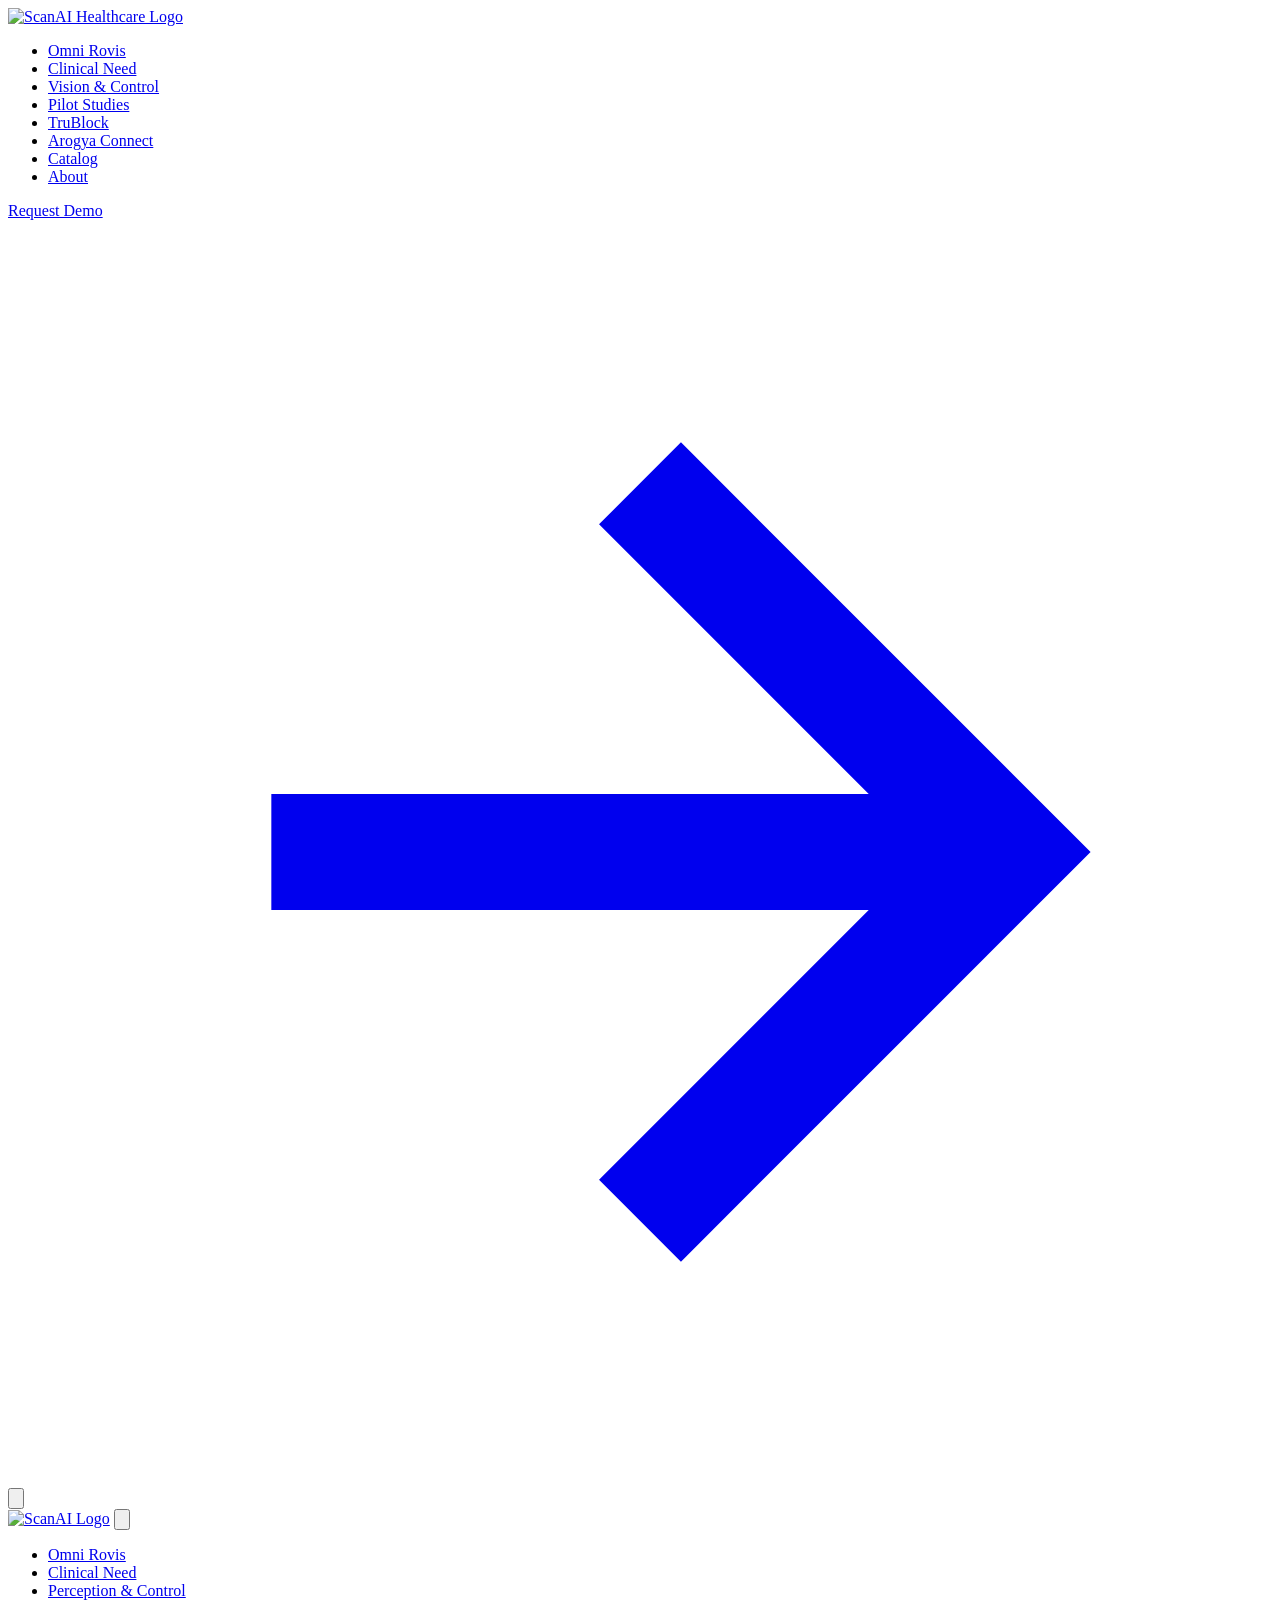
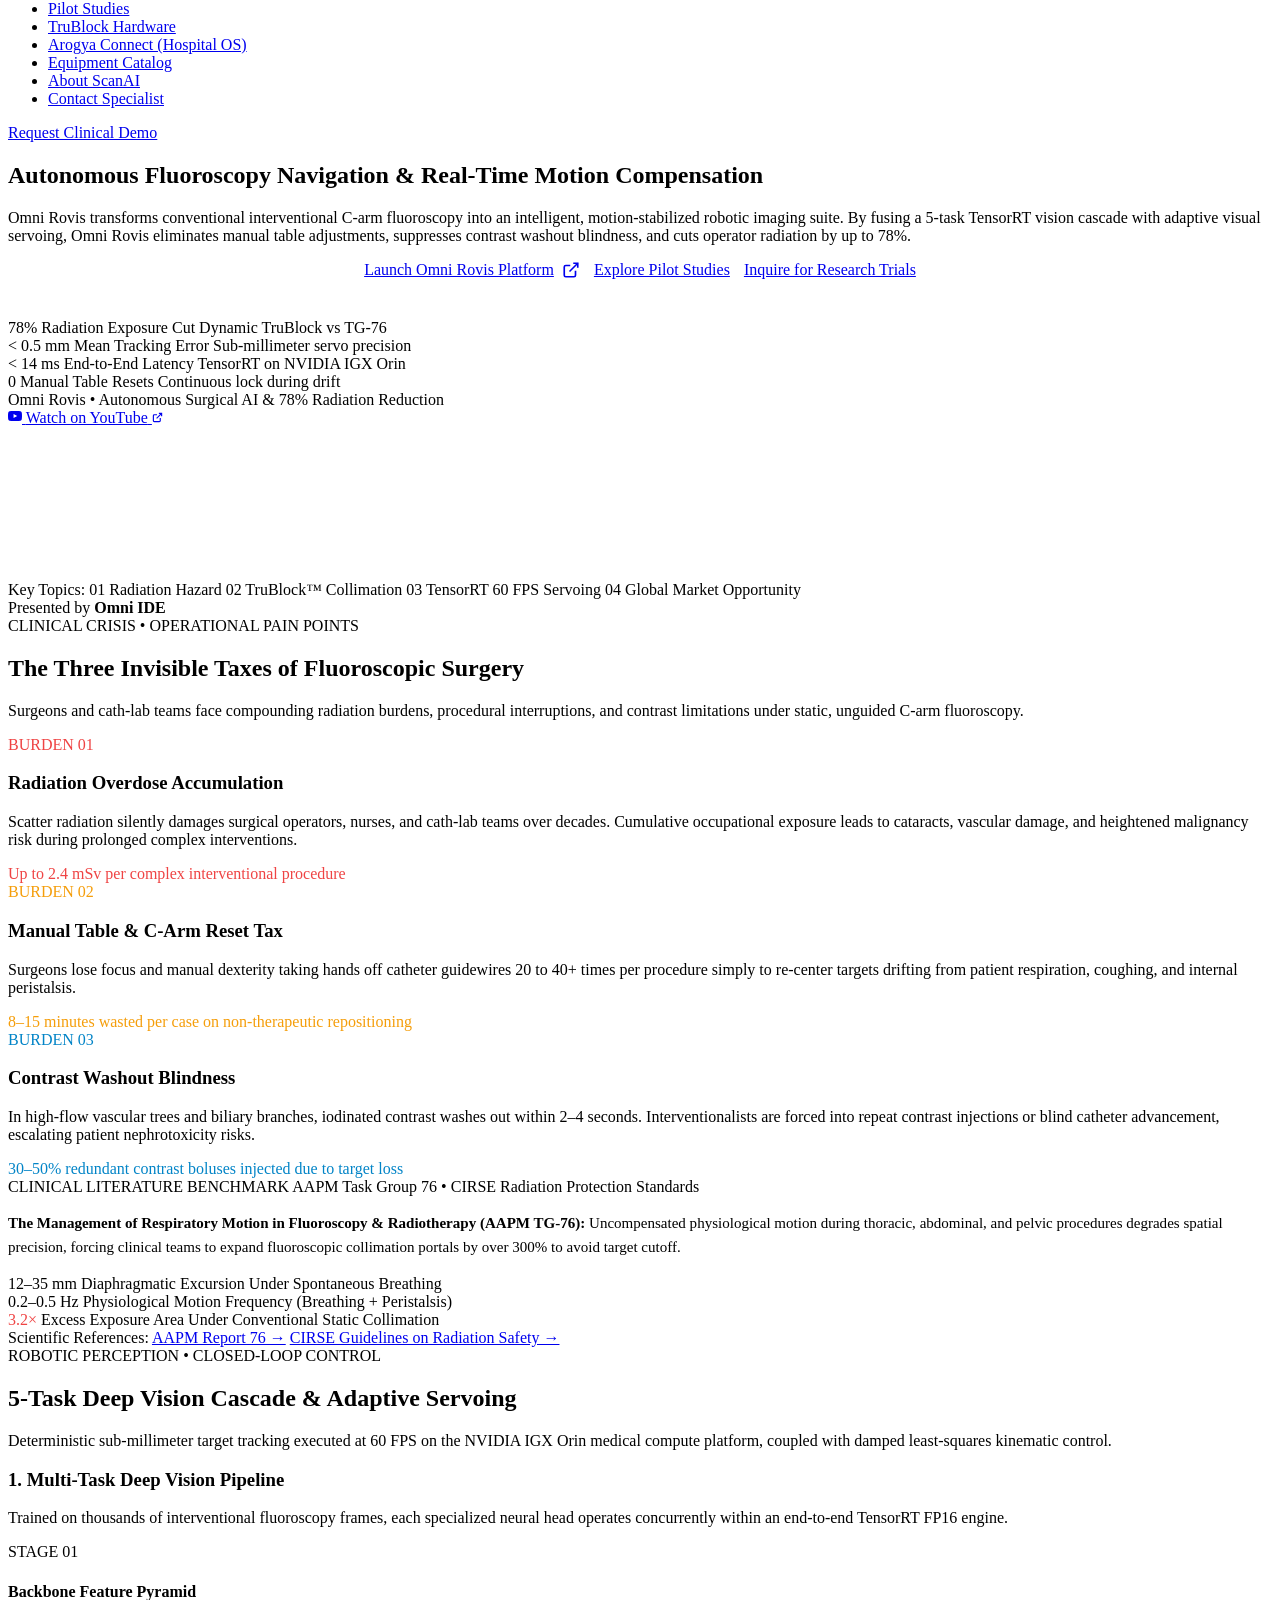
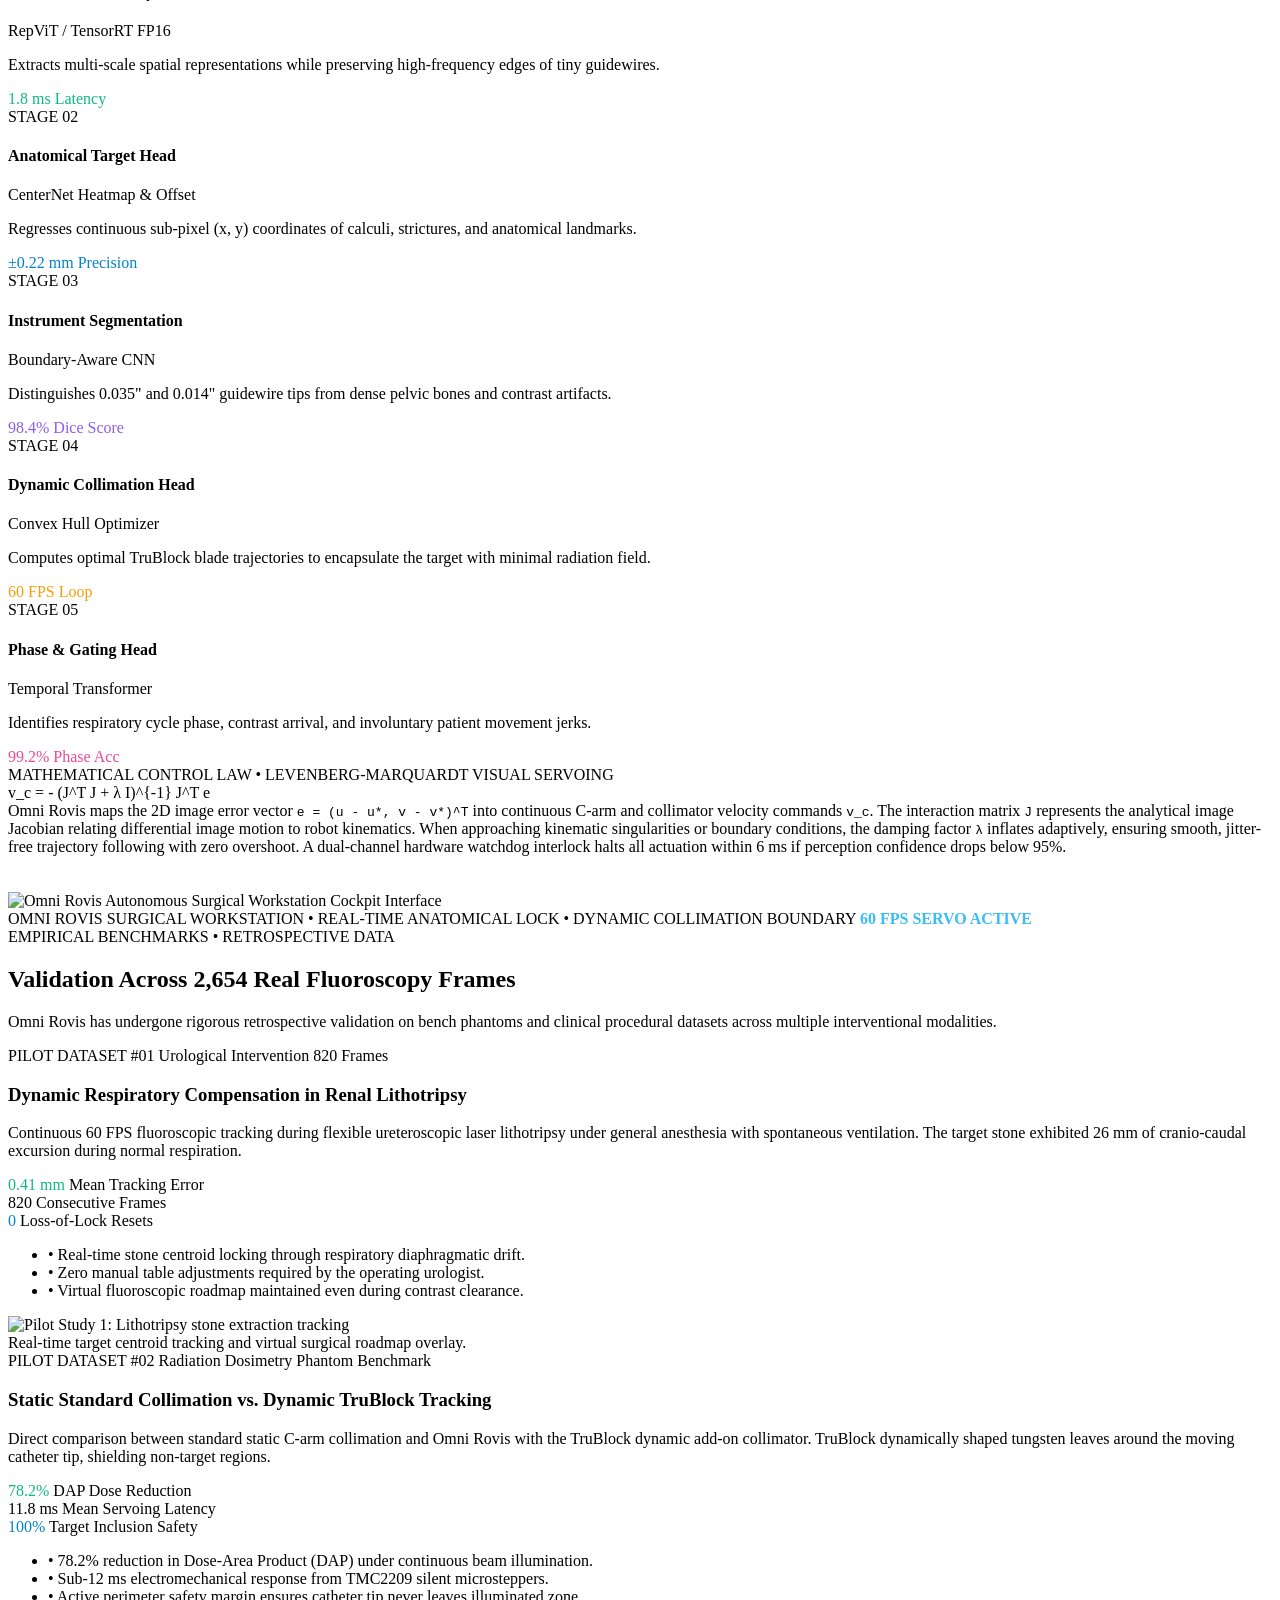
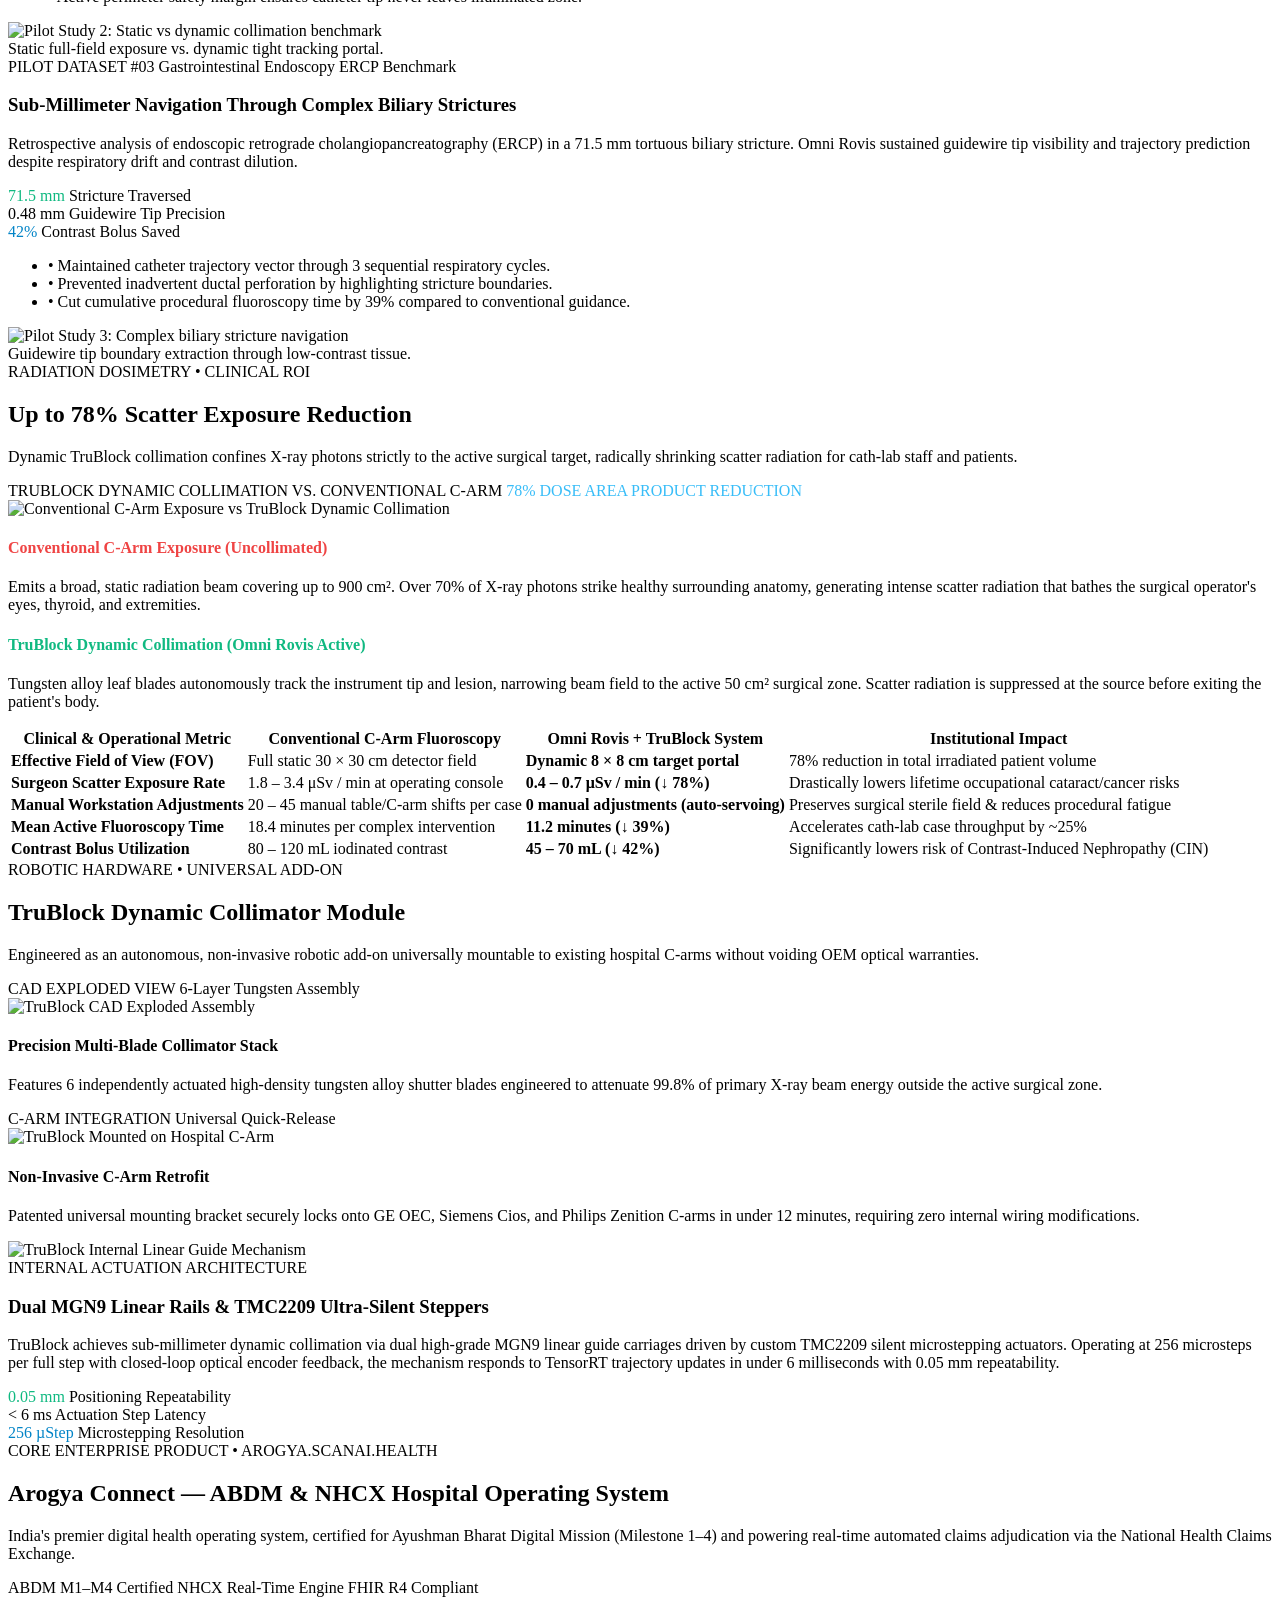
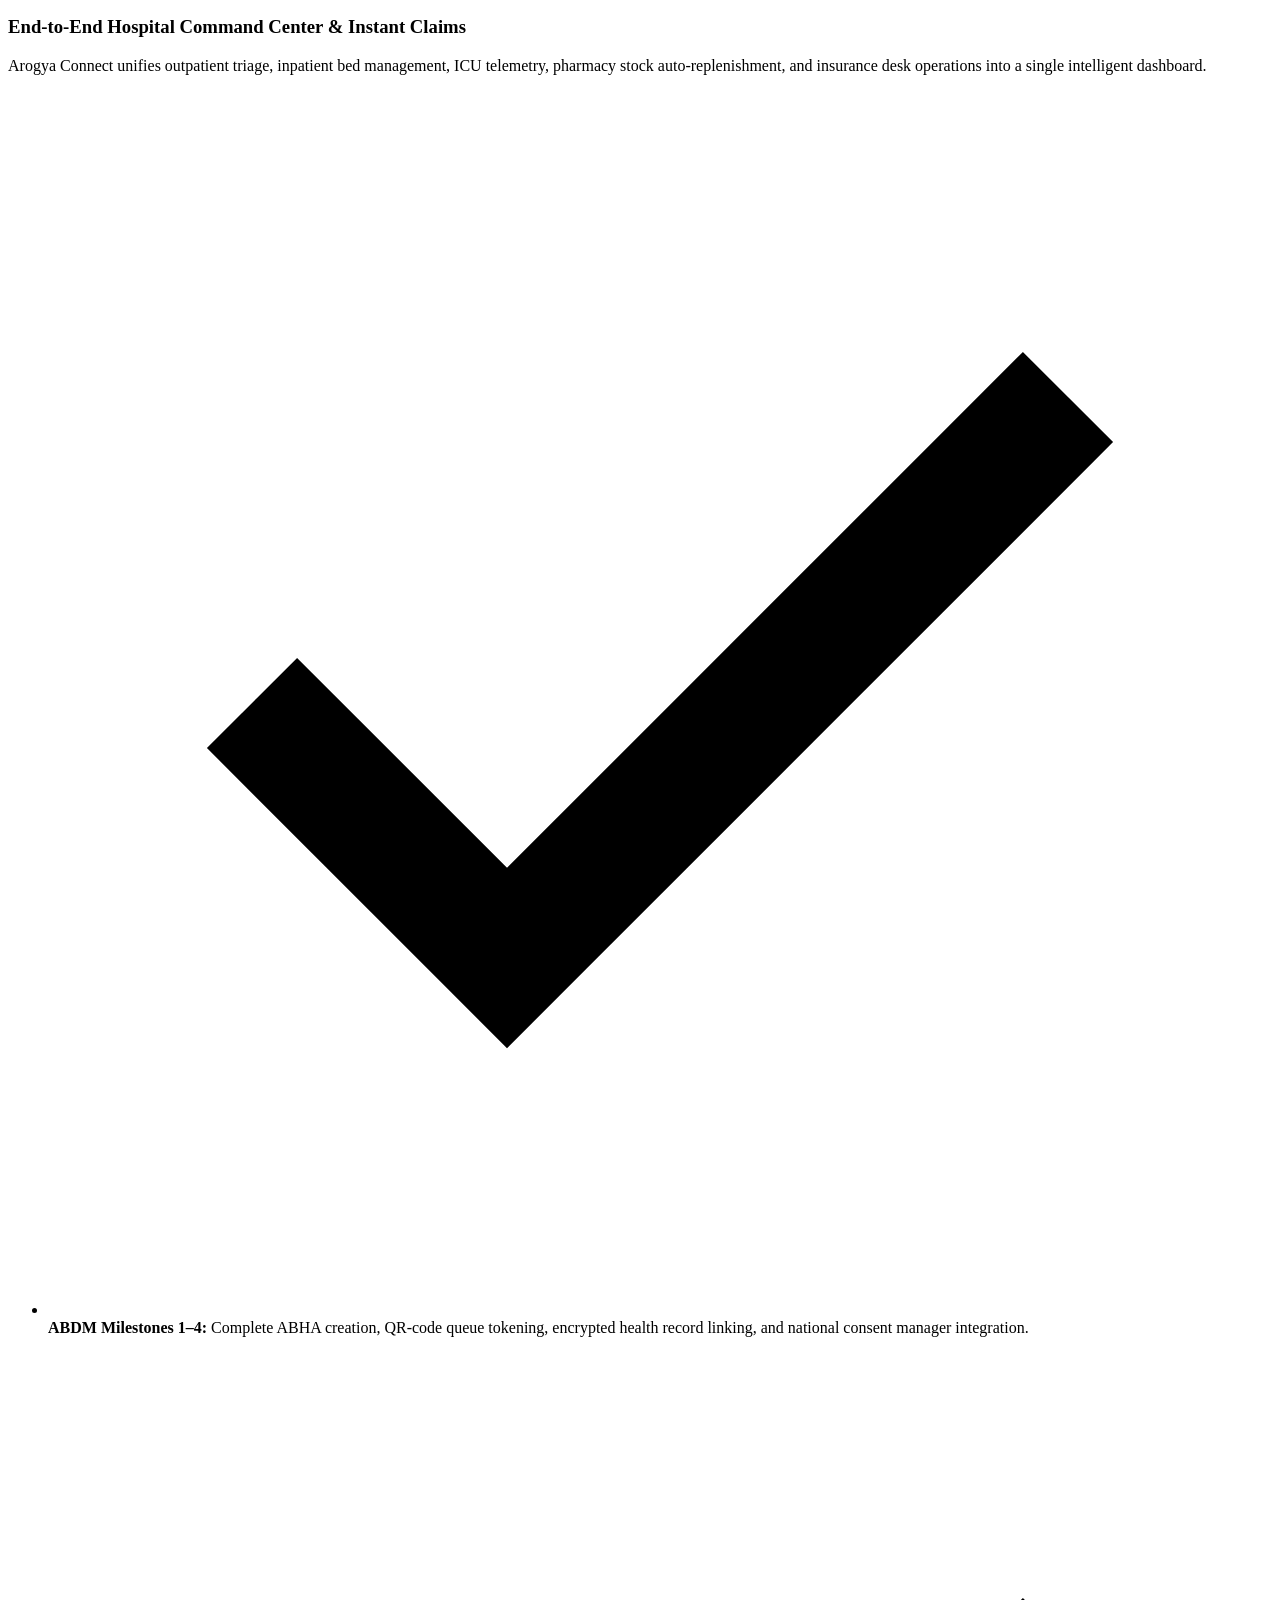
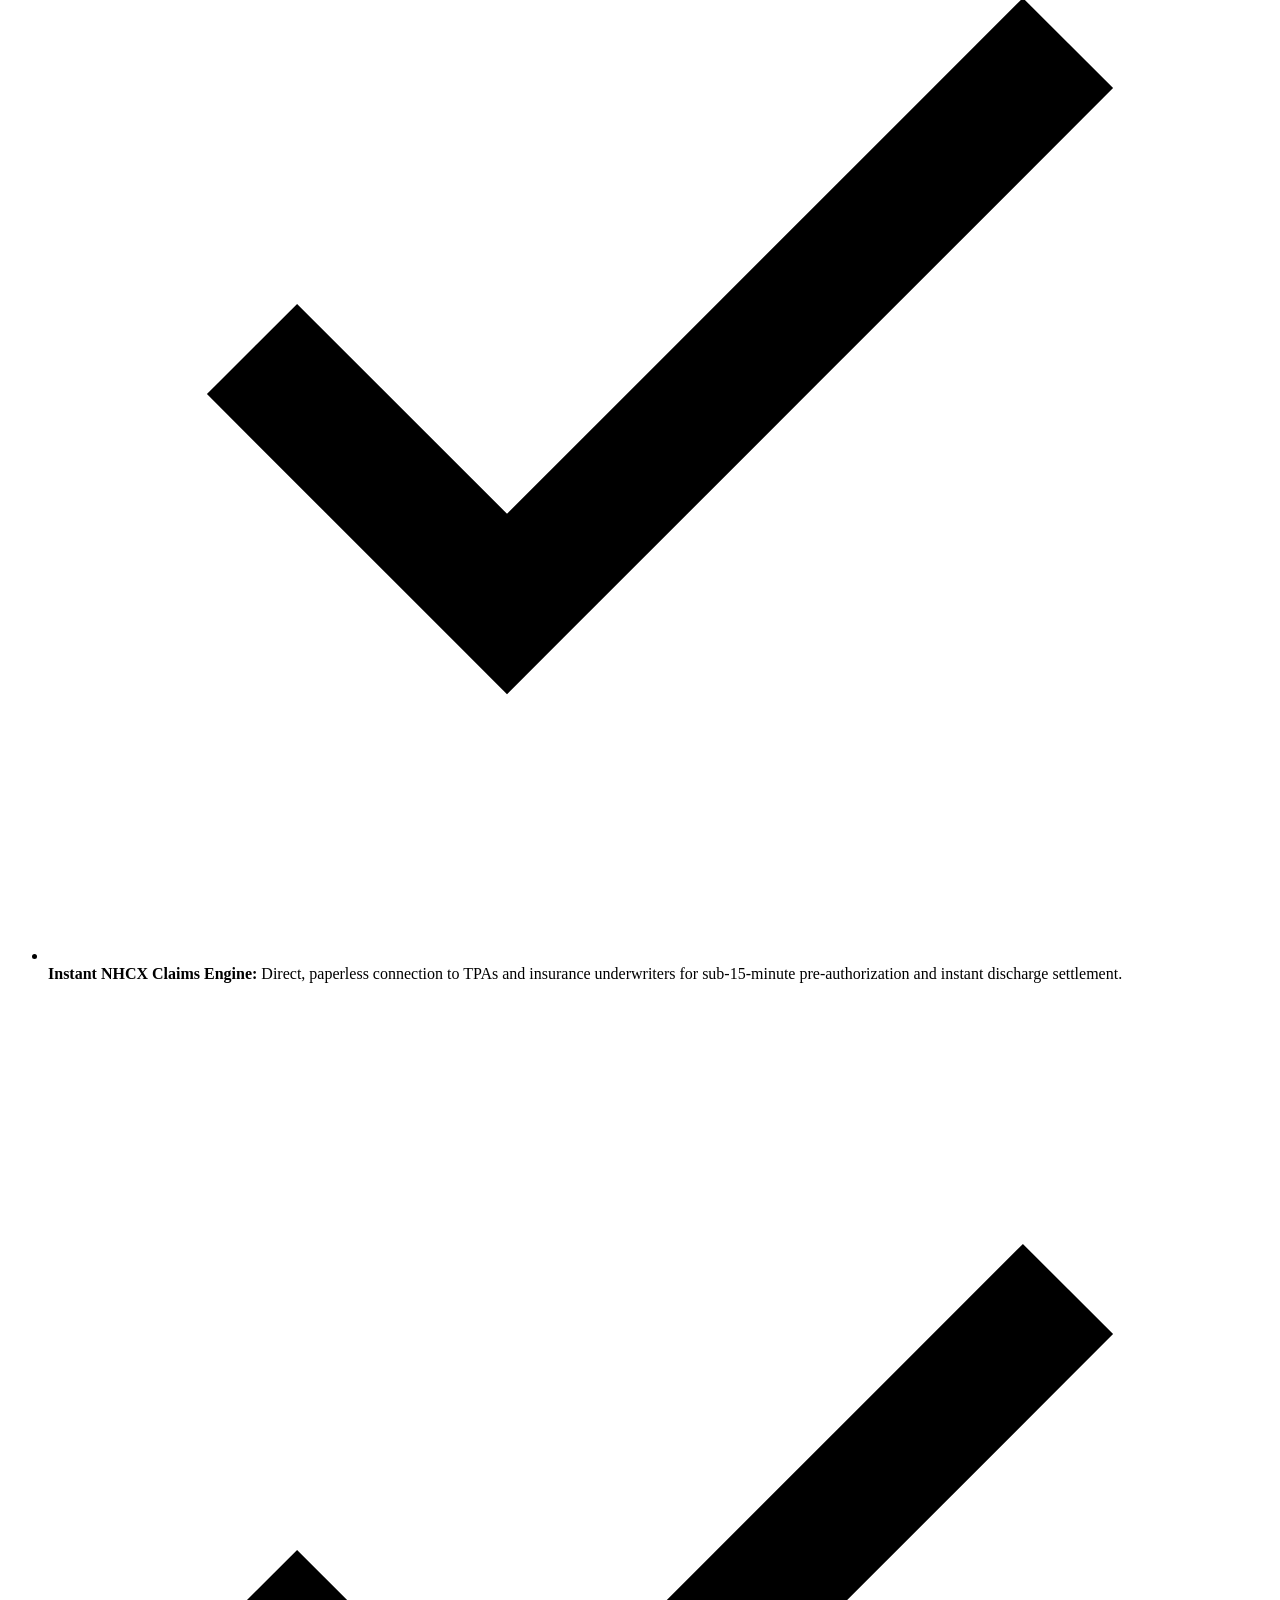
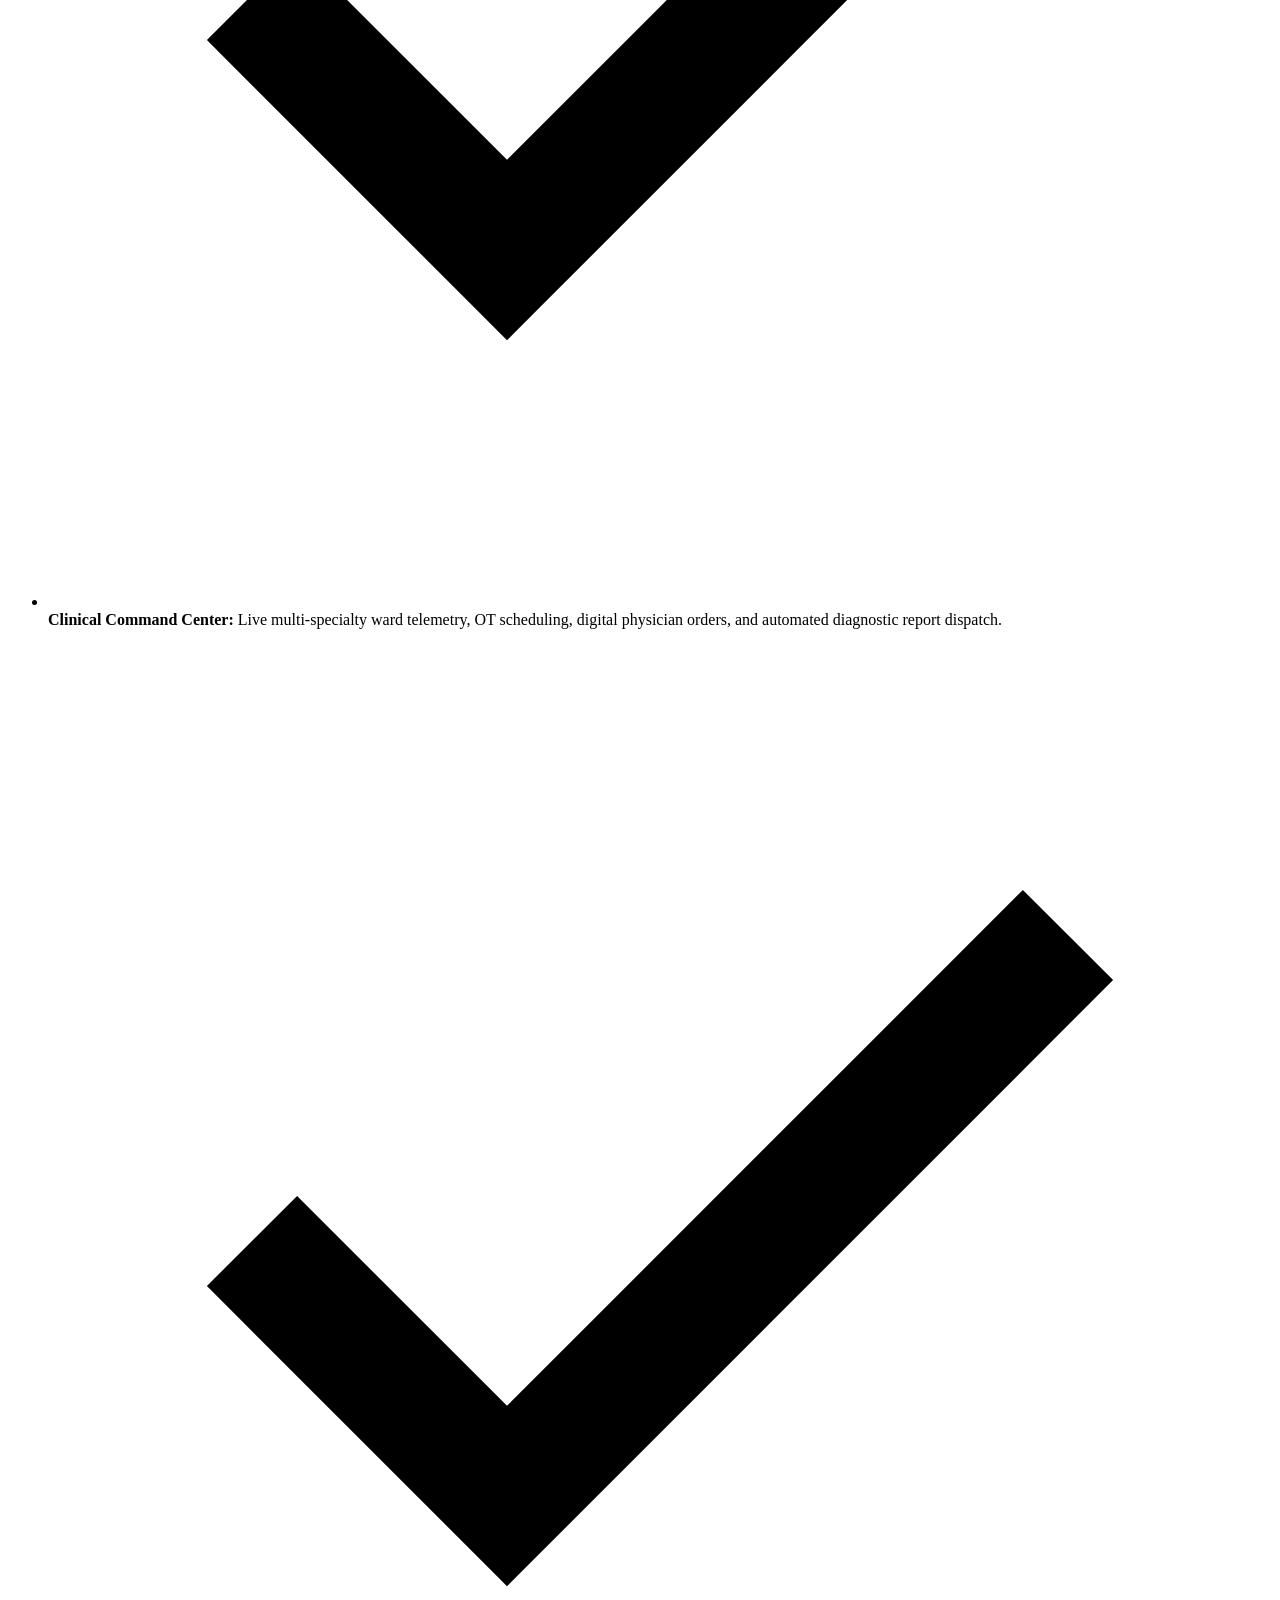
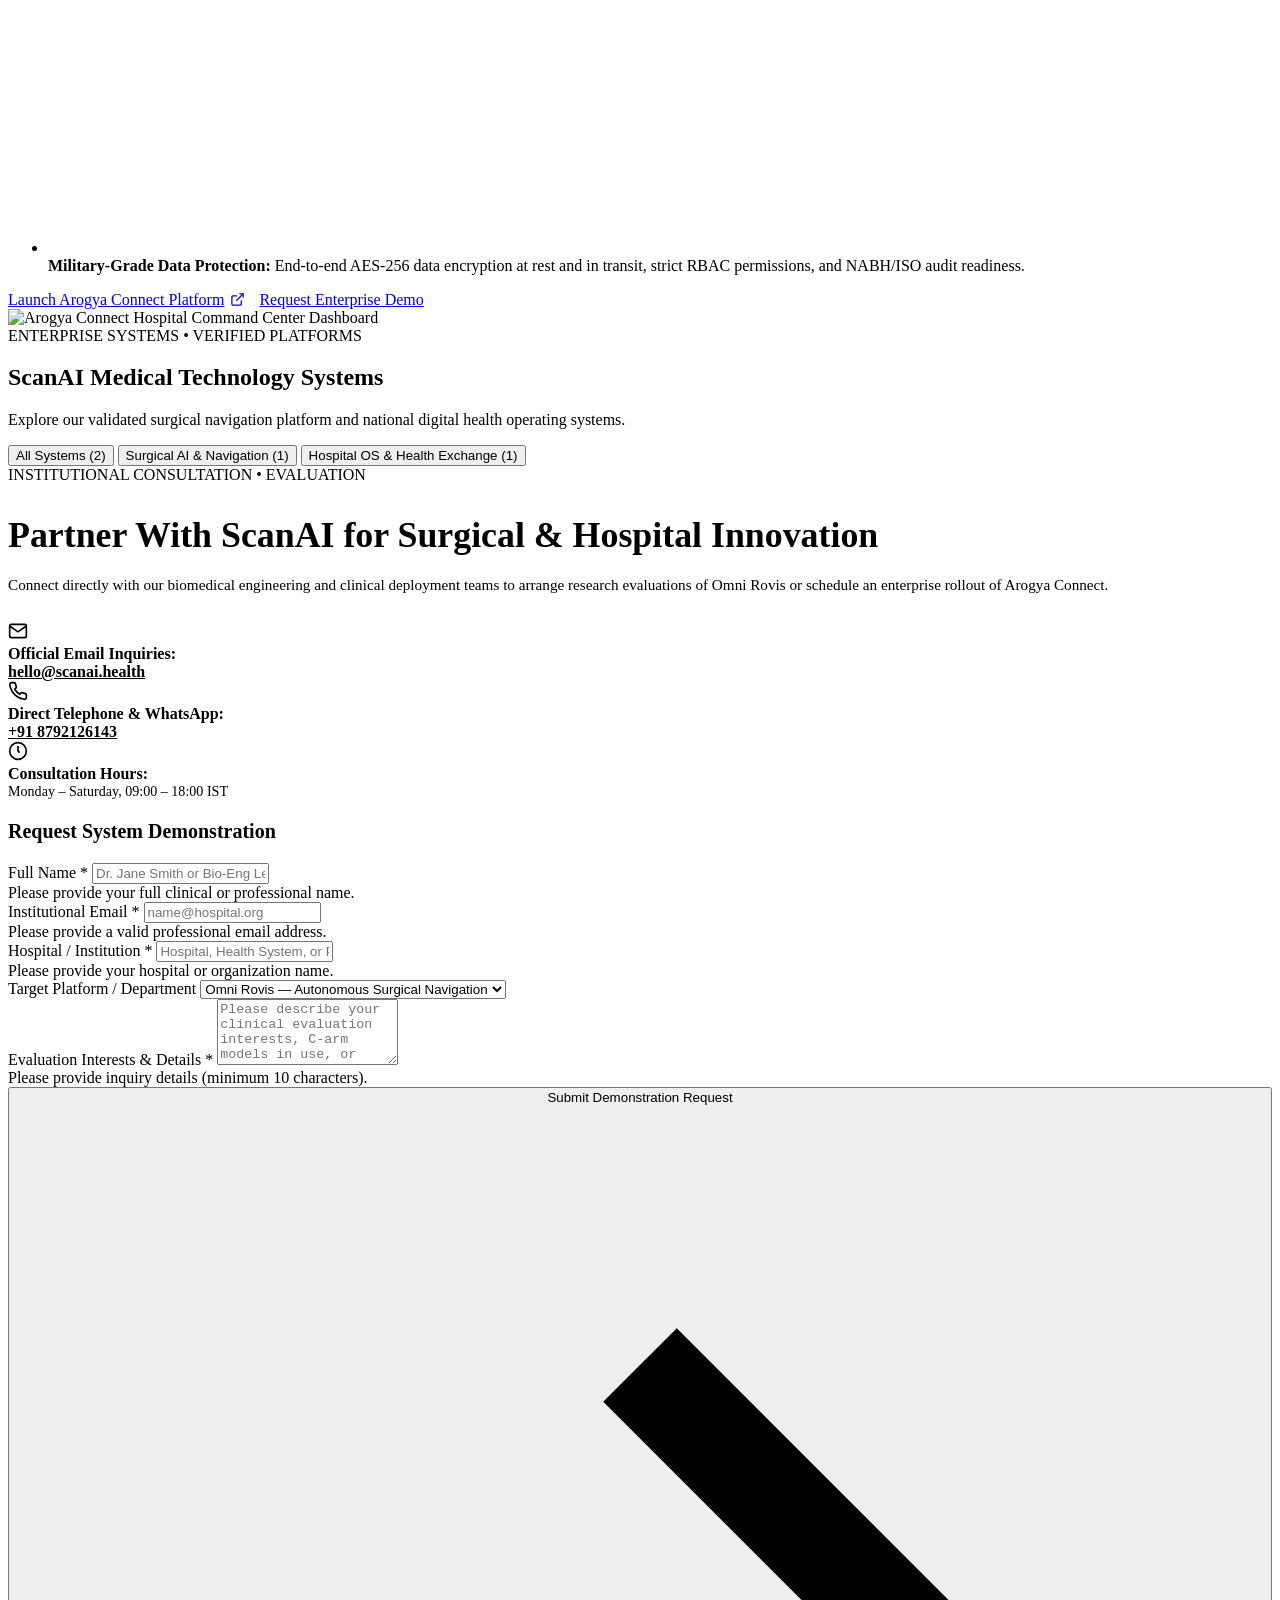
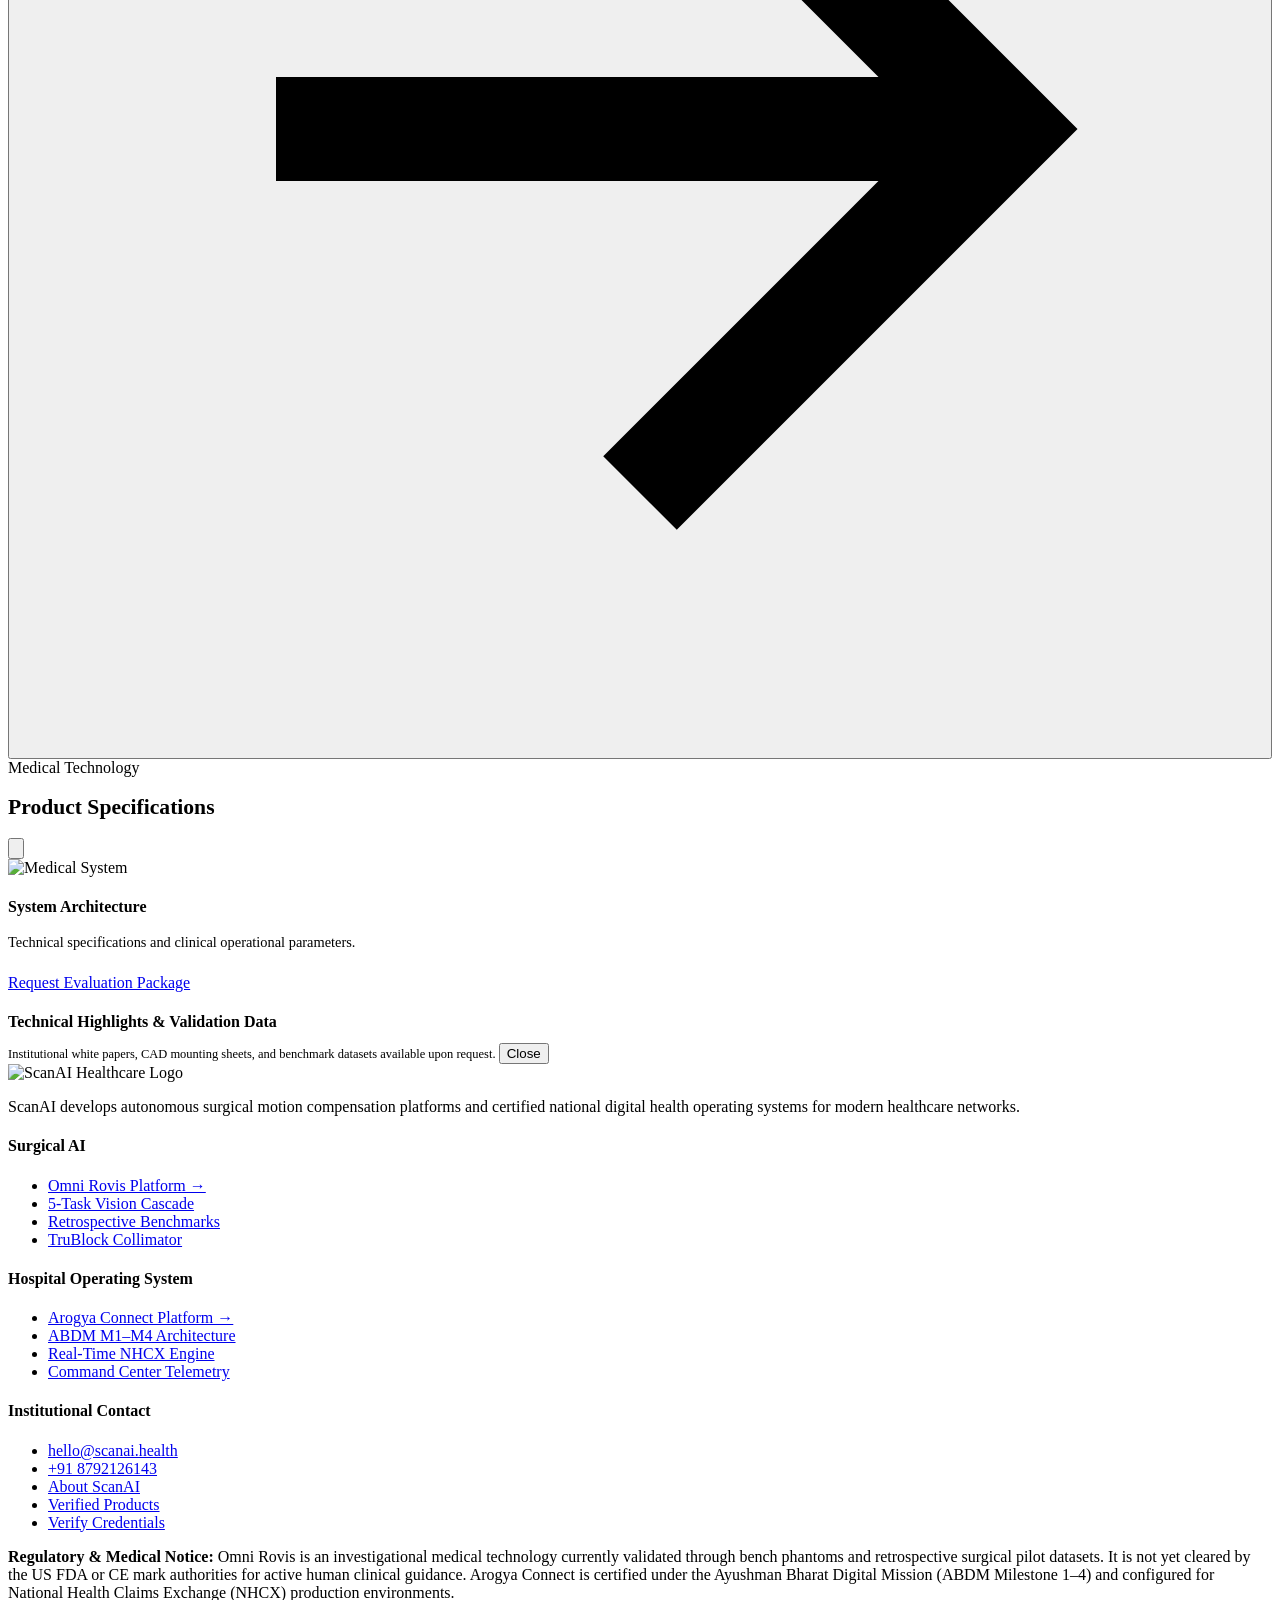
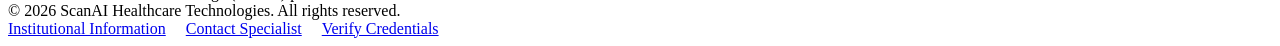
==== index.html @ a749148e "feat: add credential verification portal and verified intern record for Priya KM" ====
<!DOCTYPE html>
<html lang="en">
<head>
  <meta charset="UTF-8" />
  <meta name="viewport" content="width=device-width, initial-scale=1.0" />
  <title>ScanAI — Autonomous Surgical Navigation & National Hospital OS</title>
  <meta name="description" content="ScanAI pioneers Omni Rovis (autonomous fluoroscopy motion compensation & AI surgical navigation) and Arogya Connect (ABDM M1-M4 certified hospital operating system and NHCX claims engine)." />
  
  <!-- OpenGraph / Social Meta Tags -->
  <meta property="og:title" content="ScanAI — Omni Rovis Surgical AI & Arogya Connect Hospital OS" />
  <meta property="og:description" content="Autonomous surgical navigation platform reducing fluoroscopic radiation up to 78%, paired with India's premier ABDM & NHCX hospital operating system." />
  <meta property="og:image" content="./assets/omni_rovis_cockpit.png" />
  <meta property="og:type" content="website" />

  <meta http-equiv="Cache-Control" content="no-cache, no-store, must-revalidate" />
  <meta http-equiv="Pragma" content="no-cache" />
  <meta http-equiv="Expires" content="0" />

  <script>
    if ('serviceWorker' in navigator) {
      navigator.serviceWorker.getRegistrations().then(function(regs) {
        for (var i = 0; i < regs.length; i++) { regs[i].unregister(); }
      });
    }
    if ('caches' in window) {
      caches.keys().then(function(names) {
        for (var i = 0; i < names.length; i++) { caches.delete(names[i]); }
      });
    }
  </script>

  <link rel="icon" type="image/png" href="./assets/logo.png" />

  <!-- Single Clean Font: Inter -->
  <link rel="preconnect" href="https://fonts.googleapis.com" />
  <link rel="preconnect" href="https://fonts.gstatic.com" crossorigin />
  <link href="https://fonts.googleapis.com/css2?family=Inter:wght@400;500;600;700;800&family=JetBrains+Mono:wght@500;700&display=swap" rel="stylesheet" />

  <!-- Stylesheets -->
  <link rel="stylesheet" href="./css/variables.css" />
  <link rel="stylesheet" href="./css/main.css" />
  <link rel="stylesheet" href="./css/components.css" />
  <link rel="stylesheet" href="./css/responsive.css" />
</head>
<body>

  <!-- ========================================================================
       1. Enterprise Navigation Header
       ======================================================================== -->
  <header class="site-header" id="siteHeader">
    <div class="container nav-container">
      <a href="/" class="brand-logo" aria-label="ScanAI Home">
        <img src="./assets/logo.png" alt="ScanAI Healthcare Logo" />
      </a>

      <!-- Desktop Navigation -->
      <nav aria-label="Main Navigation">
        <ul class="nav-menu">
          <li><a href="#rovis-overview" class="nav-link">Omni Rovis</a></li>
          <li><a href="#clinical-need" class="nav-link">Clinical Need</a></li>
          <li><a href="#architecture" class="nav-link">Vision &amp; Control</a></li>
          <li><a href="#pilot-studies" class="nav-link">Pilot Studies</a></li>
          <li><a href="#trublock" class="nav-link">TruBlock</a></li>
          <li><a href="#arogya-connect" class="nav-link">Arogya Connect</a></li>
          <li><a href="./products.html" class="nav-link">Catalog</a></li>
          <li><a href="./about.html" class="nav-link">About</a></li>
        </ul>
      </nav>

      <!-- Header Actions -->
      <div class="nav-actions">
        <a href="#contact" class="btn-nav-cta">
          <span>Request Demo</span>
          <svg viewBox="0 0 24 24" fill="none" stroke="currentColor" stroke-width="2.2"><path d="M5 12h14M12 5l7 7-7 7"/></svg>
        </a>
      </div>

      <!-- Mobile Hamburger Button -->
      <button class="mobile-toggle" aria-label="Open Navigation Menu" aria-expanded="false">
        <svg viewBox="0 0 24 24" fill="none" stroke="currentColor" stroke-width="2"><line x1="3" y1="12" x2="21" y2="12"></line><line x1="3" y1="6" x2="21" y2="6"></line><line x1="3" y1="18" x2="21" y2="18"></line></svg>
      </button>
    </div>
  </header>

  <!-- Mobile Drawer -->
  <div class="drawer-backdrop"></div>
  <aside class="mobile-drawer" aria-label="Mobile Navigation">
    <div class="drawer-header">
      <a href="/" aria-label="ScanAI Home"><img src="./assets/logo.png" alt="ScanAI Logo" style="height: 28px;" /></a>
      <button class="drawer-close" aria-label="Close Menu">
        <svg viewBox="0 0 24 24" fill="none" stroke="currentColor" stroke-width="2"><line x1="18" y1="6" x2="6" y2="18"></line><line x1="6" y1="6" x2="18" y2="18"></line></svg>
      </button>
    </div>
    <ul class="mobile-nav-links">
      <li><a href="#rovis-overview">Omni Rovis</a></li>
      <li><a href="#clinical-need">Clinical Need</a></li>
      <li><a href="#architecture">Perception & Control</a></li>
      <li><a href="#pilot-studies">Pilot Studies</a></li>
      <li><a href="#trublock">TruBlock Hardware</a></li>
      <li><a href="#arogya-connect">Arogya Connect (Hospital OS)</a></li>
      <li><a href="./products.html">Equipment Catalog</a></li>
      <li><a href="./about.html">About ScanAI</a></li>
      <li><a href="./contact.html">Contact Specialist</a></li>
    </ul>
    <div class="drawer-cta-wrap">
      <a href="#contact" class="btn btn-primary btn-md" style="width: 100%;">Request Clinical Demo</a>
    </div>
  </aside>

  <!-- ========================================================================
       2. Hero Section: Omni Rovis Flagship Platform
       ======================================================================== -->
  <section class="hero-section" id="rovis-overview">
    <div class="container">
      <div class="hero-content text-center">
        <h1 class="hero-title">
          Autonomous Fluoroscopy Navigation &amp; Real-Time Motion Compensation
        </h1>

        <p class="hero-desc">
          Omni Rovis transforms conventional interventional C-arm fluoroscopy into an intelligent, motion-stabilized robotic imaging suite. By fusing a 5-task TensorRT vision cascade with adaptive visual servoing, Omni Rovis eliminates manual table adjustments, suppresses contrast washout blindness, and cuts operator radiation by up to 78%.
        </p>

        <div class="hero-actions" style="display: flex; align-items: center; justify-content: center; gap: 14px; flex-wrap: wrap; width: 100%; margin: 0 auto 40px auto;">
          <a href="https://rovis.omniide.com/" target="_blank" rel="noopener" class="btn btn-primary btn-lg" style="display: inline-flex; align-items: center; gap: 8px;">
            <span>Launch Omni Rovis Platform</span>
            <svg width="18" height="18" viewBox="0 0 24 24" fill="none" stroke="currentColor" stroke-width="2.2"><path d="M18 13v6a2 2 0 0 1-2 2H5a2 2 0 0 1-2-2V8a2 2 0 0 1 2-2h6"></path><polyline points="15 3 21 3 21 9"></polyline><line x1="10" y1="14" x2="21" y2="3"></line></svg>
          </a>
          <a href="#pilot-studies" class="btn btn-secondary btn-lg">
            <span>Explore Pilot Studies</span>
          </a>
          <a href="#contact" class="btn btn-secondary btn-lg">
            <span>Inquire for Research Trials</span>
          </a>
        </div>

        <!-- Metrics Strip -->
        <div class="hero-metrics-strip">
          <div class="hero-metric-item">
            <span class="m-val">78%</span>
            <span class="m-label">Radiation Exposure Cut</span>
            <span class="m-sub">Dynamic TruBlock vs TG-76</span>
          </div>
          <div class="hero-metric-item">
            <span class="m-val">&lt; 0.5 mm</span>
            <span class="m-label">Mean Tracking Error</span>
            <span class="m-sub">Sub-millimeter servo precision</span>
          </div>
          <div class="hero-metric-item">
            <span class="m-val">&lt; 14 ms</span>
            <span class="m-label">End-to-End Latency</span>
            <span class="m-sub">TensorRT on NVIDIA IGX Orin</span>
          </div>
          <div class="hero-metric-item">
            <span class="m-val">0</span>
            <span class="m-label">Manual Table Resets</span>
            <span class="m-sub">Continuous lock during drift</span>
          </div>
        </div>

        <!-- Omni Rovis Big-Tech Video Theater -->
        <div class="video-theater-frame" id="rovis-video-showcase">
          <div class="video-theater-topbar">
            <div class="window-controls">
              <span class="dot red"></span>
              <span class="dot yellow"></span>
              <span class="dot green"></span>
            </div>
            <div class="theater-title">
              Omni Rovis &bull; Autonomous Surgical AI &amp; 78% Radiation Reduction
            </div>
            <div class="theater-telemetry">
              <a href="https://youtu.be/stXc_GGcRzI" target="_blank" rel="noopener" class="theater-top-link" title="Open and watch video on YouTube">
                <svg class="yt-icon" width="14" height="14" viewBox="0 0 24 24" fill="currentColor" aria-hidden="true"><path d="M23.498 6.186a3.016 3.016 0 0 0-2.122-2.136C19.505 3.545 12 3.545 12 3.545s-7.505 0-9.377.505A3.017 3.017 0 0 0 .502 6.186C0 8.07 0 12 0 12s0 3.93.502 5.814a3.016 3.016 0 0 0 2.122 2.136c1.871.505 9.376.505 9.376.505s7.505 0 9.377-.505a3.015 3.015 0 0 0 2.122-2.136C24 15.93 24 12 24 12s0-3.93-.502-5.814zM9.545 15.568V8.432L15.818 12l-6.273 3.568z"/></svg>
                <span class="top-link-text">Watch on YouTube</span>
                <svg class="arrow-icon" width="11" height="11" viewBox="0 0 24 24" fill="none" stroke="currentColor" stroke-width="2.5"><path d="M18 13v6a2 2 0 0 1-2 2H5a2 2 0 0 1-2-2V8a2 2 0 0 1 2-2h6"></path><polyline points="15 3 21 3 21 9"></polyline><line x1="10" y1="14" x2="21" y2="3"></line></svg>
              </a>
            </div>
          </div>
          <div class="video-theater-screen">
            <iframe 
              src="https://www.youtube-nocookie.com/embed/stXc_GGcRzI?rel=0&amp;modestbranding=1&amp;playsinline=1" 
              title="Omni Rovis: Autonomous Surgical AI &amp; 78% Radiation Reduction for C-Arm Fluoroscopy" 
              frameborder="0" 
              allow="accelerometer; autoplay; clipboard-write; encrypted-media; gyroscope; picture-in-picture; web-share" 
              referrerpolicy="strict-origin-when-cross-origin" 
              allowfullscreen
              loading="lazy">
            </iframe>
          </div>
          <div class="video-theater-bottombar">
            <div class="video-theater-chapters">
              <span class="chapter-label">Key Topics:</span>
              <span class="chapter-tag"><span class="ch-num">01</span> Radiation Hazard</span>
              <span class="chapter-tag"><span class="ch-num">02</span> TruBlock™ Collimation</span>
              <span class="chapter-tag"><span class="ch-num">03</span> TensorRT 60 FPS Servoing</span>
              <span class="chapter-tag"><span class="ch-num">04</span> Global Market Opportunity</span>
            </div>
            <div class="theater-channel-tag">
              <span>Presented by <strong>Omni IDE</strong></span>
            </div>
          </div>
        </div>
      </div>
    </div>
  </section>

  <!-- ========================================================================
       3. Section: The Clinical Crisis in Interventional Fluoroscopy
       ======================================================================== -->
  <section class="section-padded" id="clinical-need">
    <div class="container">
      <div class="section-header text-center">
        <span class="section-eyebrow">CLINICAL CRISIS &bull; OPERATIONAL PAIN POINTS</span>
        <h2 class="section-title">The Three Invisible Taxes of Fluoroscopic Surgery</h2>
        <p class="section-desc">
          Surgeons and cath-lab teams face compounding radiation burdens, procedural interruptions, and contrast limitations under static, unguided C-arm fluoroscopy.
        </p>
      </div>

      <div class="cards-grid three-col">
        <div class="feature-card">
          <span class="card-badge" style="color: #ef4444;">BURDEN 01</span>
          <h3 class="card-title">Radiation Overdose Accumulation</h3>
          <p class="card-text">
            Scatter radiation silently damages surgical operators, nurses, and cath-lab teams over decades. Cumulative occupational exposure leads to cataracts, vascular damage, and heightened malignancy risk during prolonged complex interventions.
          </p>
          <div class="card-stat" style="color: #ef4444;">Up to 2.4 mSv per complex interventional procedure</div>
        </div>

        <div class="feature-card">
          <span class="card-badge" style="color: #f59e0b;">BURDEN 02</span>
          <h3 class="card-title">Manual Table & C-Arm Reset Tax</h3>
          <p class="card-text">
            Surgeons lose focus and manual dexterity taking hands off catheter guidewires 20 to 40+ times per procedure simply to re-center targets drifting from patient respiration, coughing, and internal peristalsis.
          </p>
          <div class="card-stat" style="color: #f59e0b;">8&ndash;15 minutes wasted per case on non-therapeutic repositioning</div>
        </div>

        <div class="feature-card">
          <span class="card-badge" style="color: #0284c7;">BURDEN 03</span>
          <h3 class="card-title">Contrast Washout Blindness</h3>
          <p class="card-text">
            In high-flow vascular trees and biliary branches, iodinated contrast washes out within 2&ndash;4 seconds. Interventionalists are forced into repeat contrast injections or blind catheter advancement, escalating patient nephrotoxicity risks.
          </p>
          <div class="card-stat" style="color: #0284c7;">30&ndash;50% redundant contrast boluses injected due to target loss</div>
        </div>
      </div>

      <!-- AAPM TG-76 Literature Benchmark Card -->
      <div class="motion-citation-card">
        <div class="citation-header">
          <span class="citation-badge">CLINICAL LITERATURE BENCHMARK</span>
          <span class="citation-meta">AAPM Task Group 76 &bull; CIRSE Radiation Protection Standards</span>
        </div>
        <p style="font-size: 0.94rem; color: var(--text-body); line-height: 1.6; margin-bottom: 16px;">
          <strong>The Management of Respiratory Motion in Fluoroscopy & Radiotherapy (AAPM TG-76):</strong> Uncompensated physiological motion during thoracic, abdominal, and pelvic procedures degrades spatial precision, forcing clinical teams to expand fluoroscopic collimation portals by over 300% to avoid target cutoff.
        </p>
        <div class="citation-grid">
          <div class="citation-stat">
            <span class="c-num" style="color: var(--color-primary);">12&ndash;35 mm</span>
            <span class="c-lbl">Diaphragmatic Excursion Under Spontaneous Breathing</span>
          </div>
          <div class="citation-stat">
            <span class="c-num" style="color: var(--color-primary);">0.2&ndash;0.5 Hz</span>
            <span class="c-lbl">Physiological Motion Frequency (Breathing + Peristalsis)</span>
          </div>
          <div class="citation-stat">
            <span class="c-num" style="color: #ef4444;">3.2&times;</span>
            <span class="c-lbl">Excess Exposure Area Under Conventional Static Collimation</span>
          </div>
        </div>
        <div class="citation-links-row">
          <span class="c-link-label">Scientific References:</span>
          <a href="https://www.aapm.org/pubs/reports/RPT_76.pdf" target="_blank" rel="noopener" class="c-source-link">AAPM Report 76 &rarr;</a>
          <a href="https://www.cirse.org/" target="_blank" rel="noopener" class="c-source-link">CIRSE Guidelines on Radiation Safety &rarr;</a>
        </div>
      </div>
    </div>
  </section>

  <!-- ========================================================================
       4. Section: Perception & Control Architecture
       ======================================================================== -->
  <section class="section-padded bg-alt" id="architecture">
    <div class="container">
      <div class="section-header text-center">
        <span class="section-eyebrow">ROBOTIC PERCEPTION &bull; CLOSED-LOOP CONTROL</span>
        <h2 class="section-title">5-Task Deep Vision Cascade &amp; Adaptive Servoing</h2>
        <p class="section-desc">
          Deterministic sub-millimeter target tracking executed at 60 FPS on the NVIDIA IGX Orin medical compute platform, coupled with damped least-squares kinematic control.
        </p>
      </div>

      <!-- 5-Head Vision Cascade -->
      <div class="tech-cascade-container">
        <h3 class="subsection-title">1. Multi-Task Deep Vision Pipeline</h3>
        <p class="subsection-desc">
          Trained on thousands of interventional fluoroscopy frames, each specialized neural head operates concurrently within an end-to-end TensorRT FP16 engine.
        </p>
        
        <div class="cascade-grid">
          <div class="cascade-layer-card">
            <span class="layer-badge">STAGE 01</span>
            <h4 class="layer-name">Backbone Feature Pyramid</h4>
            <span class="layer-model">RepViT / TensorRT FP16</span>
            <p class="layer-desc">Extracts multi-scale spatial representations while preserving high-frequency edges of tiny guidewires.</p>
            <span class="layer-confidence" style="color: #10b981;">1.8 ms Latency</span>
          </div>

          <div class="cascade-layer-card">
            <span class="layer-badge">STAGE 02</span>
            <h4 class="layer-name">Anatomical Target Head</h4>
            <span class="layer-model">CenterNet Heatmap & Offset</span>
            <p class="layer-desc">Regresses continuous sub-pixel (x, y) coordinates of calculi, strictures, and anatomical landmarks.</p>
            <span class="layer-confidence" style="color: #0284c7;">&plusmn;0.22 mm Precision</span>
          </div>

          <div class="cascade-layer-card">
            <span class="layer-badge">STAGE 03</span>
            <h4 class="layer-name">Instrument Segmentation</h4>
            <span class="layer-model">Boundary-Aware CNN</span>
            <p class="layer-desc">Distinguishes 0.035" and 0.014" guidewire tips from dense pelvic bones and contrast artifacts.</p>
            <span class="layer-confidence" style="color: #8b5cf6;">98.4% Dice Score</span>
          </div>

          <div class="cascade-layer-card">
            <span class="layer-badge">STAGE 04</span>
            <h4 class="layer-name">Dynamic Collimation Head</h4>
            <span class="layer-model">Convex Hull Optimizer</span>
            <p class="layer-desc">Computes optimal TruBlock blade trajectories to encapsulate the target with minimal radiation field.</p>
            <span class="layer-confidence" style="color: #f59e0b;">60 FPS Loop</span>
          </div>

          <div class="cascade-layer-card">
            <span class="layer-badge">STAGE 05</span>
            <h4 class="layer-name">Phase &amp; Gating Head</h4>
            <span class="layer-model">Temporal Transformer</span>
            <p class="layer-desc">Identifies respiratory cycle phase, contrast arrival, and involuntary patient movement jerks.</p>
            <span class="layer-confidence" style="color: #ec4899;">99.2% Phase Acc</span>
          </div>
        </div>
      </div>

      <!-- Closed-Loop Control Math Box -->
      <div class="math-box">
        <div class="math-tag">MATHEMATICAL CONTROL LAW &bull; LEVENBERG-MARQUARDT VISUAL SERVOING</div>
        <div class="math-equation">
          v_c = - (J^T J + &lambda; I)^{-1} J^T e
        </div>
        <div class="math-explanation">
          Omni Rovis maps the 2D image error vector <code>e = (u - u*, v - v*)^T</code> into continuous C-arm and collimator velocity commands <code>v_c</code>. The interaction matrix <code>J</code> represents the analytical image Jacobian relating differential image motion to robot kinematics. When approaching kinematic singularities or boundary conditions, the damping factor <code>&lambda;</code> inflates adaptively, ensuring smooth, jitter-free trajectory following with zero overshoot. A dual-channel hardware watchdog interlock halts all actuation within 6 ms if perception confidence drops below 95%.
        </div>
      </div>

      <!-- Live Surgical Cockpit Telemetry Showcase -->
      <div class="cockpit-showcase-frame" style="margin-top: 36px;">
        <img src="./assets/omni_rovis_cockpit.png" alt="Omni Rovis Autonomous Surgical Workstation Cockpit Interface" />
        <div class="cockpit-overlay-bar">
          <span>OMNI ROVIS SURGICAL WORKSTATION &bull; REAL-TIME ANATOMICAL LOCK &bull; DYNAMIC COLLIMATION BOUNDARY</span>
          <span style="color: #38bdf8; font-weight: 700;">60 FPS SERVO ACTIVE</span>
        </div>
      </div>
    </div>
  </section>

  <!-- ========================================================================
       5. Section: Retrospective Pilot Studies (Bench & Clinical Data)
       ======================================================================== -->
  <section class="section-padded" id="pilot-studies">
    <div class="container">
      <div class="section-header text-center">
        <span class="section-eyebrow">EMPIRICAL BENCHMARKS &bull; RETROSPECTIVE DATA</span>
        <h2 class="section-title">Validation Across 2,654 Real Fluoroscopy Frames</h2>
        <p class="section-desc">
          Omni Rovis has undergone rigorous retrospective validation on bench phantoms and clinical procedural datasets across multiple interventional modalities.
        </p>
      </div>

      <!-- Pilot Study 1 -->
      <div class="case-study-card">
        <div class="case-study-content">
          <div class="report-meta">
            <span class="report-id">PILOT DATASET #01</span>
            <span class="report-tag">Urological Intervention</span>
            <span class="report-tag">820 Frames</span>
          </div>
          <h3 class="case-title">Dynamic Respiratory Compensation in Renal Lithotripsy</h3>
          <p class="case-desc">
            Continuous 60 FPS fluoroscopic tracking during flexible ureteroscopic laser lithotripsy under general anesthesia with spontaneous ventilation. The target stone exhibited 26 mm of cranio-caudal excursion during normal respiration.
          </p>
          <div class="case-stats-grid">
            <div class="stat-item">
              <span class="stat-num" style="color: #10b981;">0.41 mm</span>
              <span class="stat-label">Mean Tracking Error</span>
            </div>
            <div class="stat-item">
              <span class="stat-num" style="color: var(--color-primary);">820</span>
              <span class="stat-label">Consecutive Frames</span>
            </div>
            <div class="stat-item">
              <span class="stat-num" style="color: #0284c7;">0</span>
              <span class="stat-label">Loss-of-Lock Resets</span>
            </div>
          </div>
          <ul class="case-bullets">
            <li>&bull; Real-time stone centroid locking through respiratory diaphragmatic drift.</li>
            <li>&bull; Zero manual table adjustments required by the operating urologist.</li>
            <li>&bull; Virtual fluoroscopic roadmap maintained even during contrast clearance.</li>
          </ul>
        </div>
        <div class="case-study-visual">
          <img src="./assets/tracking_clip1.png" alt="Pilot Study 1: Lithotripsy stone extraction tracking" class="case-img" />
          <div class="img-caption">Real-time target centroid tracking and virtual surgical roadmap overlay.</div>
        </div>
      </div>

      <!-- Pilot Study 2 -->
      <div class="case-study-card reverse">
        <div class="case-study-content">
          <div class="report-meta">
            <span class="report-id">PILOT DATASET #02</span>
            <span class="report-tag">Radiation Dosimetry</span>
            <span class="report-tag">Phantom Benchmark</span>
          </div>
          <h3 class="case-title">Static Standard Collimation vs. Dynamic TruBlock Tracking</h3>
          <p class="case-desc">
            Direct comparison between standard static C-arm collimation and Omni Rovis with the TruBlock dynamic add-on collimator. TruBlock dynamically shaped tungsten leaves around the moving catheter tip, shielding non-target regions.
          </p>
          <div class="case-stats-grid">
            <div class="stat-item">
              <span class="stat-num" style="color: #10b981;">78.2%</span>
              <span class="stat-label">DAP Dose Reduction</span>
            </div>
            <div class="stat-item">
              <span class="stat-num" style="color: var(--color-primary);">11.8 ms</span>
              <span class="stat-label">Mean Servoing Latency</span>
            </div>
            <div class="stat-item">
              <span class="stat-num" style="color: #0284c7;">100%</span>
              <span class="stat-label">Target Inclusion Safety</span>
            </div>
          </div>
          <ul class="case-bullets">
            <li>&bull; 78.2% reduction in Dose-Area Product (DAP) under continuous beam illumination.</li>
            <li>&bull; Sub-12 ms electromechanical response from TMC2209 silent microsteppers.</li>
            <li>&bull; Active perimeter safety margin ensures catheter tip never leaves illuminated zone.</li>
          </ul>
        </div>
        <div class="case-study-visual">
          <img src="./assets/tracking_clip2.png" alt="Pilot Study 2: Static vs dynamic collimation benchmark" class="case-img" />
          <div class="img-caption">Static full-field exposure vs. dynamic tight tracking portal.</div>
        </div>
      </div>

      <!-- Pilot Study 3 -->
      <div class="case-study-card">
        <div class="case-study-content">
          <div class="report-meta">
            <span class="report-id">PILOT DATASET #03</span>
            <span class="report-tag">Gastrointestinal Endoscopy</span>
            <span class="report-tag">ERCP Benchmark</span>
          </div>
          <h3 class="case-title">Sub-Millimeter Navigation Through Complex Biliary Strictures</h3>
          <p class="case-desc">
            Retrospective analysis of endoscopic retrograde cholangiopancreatography (ERCP) in a 71.5 mm tortuous biliary stricture. Omni Rovis sustained guidewire tip visibility and trajectory prediction despite respiratory drift and contrast dilution.
          </p>
          <div class="case-stats-grid">
            <div class="stat-item">
              <span class="stat-num" style="color: #10b981;">71.5 mm</span>
              <span class="stat-label">Stricture Traversed</span>
            </div>
            <div class="stat-item">
              <span class="stat-num" style="color: var(--color-primary);">0.48 mm</span>
              <span class="stat-label">Guidewire Tip Precision</span>
            </div>
            <div class="stat-item">
              <span class="stat-num" style="color: #0284c7;">42%</span>
              <span class="stat-label">Contrast Bolus Saved</span>
            </div>
          </div>
          <ul class="case-bullets">
            <li>&bull; Maintained catheter trajectory vector through 3 sequential respiratory cycles.</li>
            <li>&bull; Prevented inadvertent ductal perforation by highlighting stricture boundaries.</li>
            <li>&bull; Cut cumulative procedural fluoroscopy time by 39% compared to conventional guidance.</li>
          </ul>
        </div>
        <div class="case-study-visual">
          <img src="./assets/tracking_clip3.png" alt="Pilot Study 3: Complex biliary stricture navigation" class="case-img" />
          <div class="img-caption">Guidewire tip boundary extraction through low-contrast tissue.</div>
        </div>
      </div>
    </div>
  </section>

  <!-- ========================================================================
       6. Section: Dosimetry Modeling & Economic ROI
       ======================================================================== -->
  <section class="section-padded bg-alt" id="dosimetry">
    <div class="container">
      <div class="section-header text-center">
        <span class="section-eyebrow">RADIATION DOSIMETRY &bull; CLINICAL ROI</span>
        <h2 class="section-title">Up to 78% Scatter Exposure Reduction</h2>
        <p class="section-desc">
          Dynamic TruBlock collimation confines X-ray photons strictly to the active surgical target, radically shrinking scatter radiation for cath-lab staff and patients.
        </p>
      </div>

      <div class="radiation-visual-card">
        <div class="rad-visual-header">
          <span class="rad-badge">TRUBLOCK DYNAMIC COLLIMATION VS. CONVENTIONAL C-ARM</span>
          <span class="rad-stat-tag" style="color: #38bdf8;">78% DOSE AREA PRODUCT REDUCTION</span>
        </div>
        <div class="rad-image-container">
          <img src="./assets/trublock_radiation_comparison.jpg" alt="Conventional C-Arm Exposure vs TruBlock Dynamic Collimation" class="rad-hero-img" />
        </div>
        <div class="rad-caption-grid">
          <div class="rad-caption-col">
            <h4 style="color: #ef4444;">Conventional C-Arm Exposure (Uncollimated)</h4>
            <p>
              Emits a broad, static radiation beam covering up to 900 cm&sup2;. Over 70% of X-ray photons strike healthy surrounding anatomy, generating intense scatter radiation that bathes the surgical operator's eyes, thyroid, and extremities.
            </p>
          </div>
          <div class="rad-caption-col">
            <h4 style="color: #10b981;">TruBlock Dynamic Collimation (Omni Rovis Active)</h4>
            <p>
              Tungsten alloy leaf blades autonomously track the instrument tip and lesion, narrowing beam field to the active 50 cm&sup2; surgical zone. Scatter radiation is suppressed at the source before exiting the patient's body.
            </p>
          </div>
        </div>
      </div>

      <!-- Quantitative Comparison Table -->
      <div class="table-responsive">
        <table class="comparison-table">
          <thead>
            <tr>
              <th>Clinical &amp; Operational Metric</th>
              <th>Conventional C-Arm Fluoroscopy</th>
              <th class="highlight-col">Omni Rovis + TruBlock System</th>
              <th>Institutional Impact</th>
            </tr>
          </thead>
          <tbody>
            <tr>
              <td><strong>Effective Field of View (FOV)</strong></td>
              <td>Full static 30 &times; 30 cm detector field</td>
              <td class="highlight-col"><strong>Dynamic 8 &times; 8 cm target portal</strong></td>
              <td>78% reduction in total irradiated patient volume</td>
            </tr>
            <tr>
              <td><strong>Surgeon Scatter Exposure Rate</strong></td>
              <td>1.8 &ndash; 3.4 &mu;Sv / min at operating console</td>
              <td class="highlight-col"><strong>0.4 &ndash; 0.7 &mu;Sv / min (&darr; 78%)</strong></td>
              <td>Drastically lowers lifetime occupational cataract/cancer risks</td>
            </tr>
            <tr>
              <td><strong>Manual Workstation Adjustments</strong></td>
              <td>20 &ndash; 45 manual table/C-arm shifts per case</td>
              <td class="highlight-col"><strong>0 manual adjustments (auto-servoing)</strong></td>
              <td>Preserves surgical sterile field &amp; reduces procedural fatigue</td>
            </tr>
            <tr>
              <td><strong>Mean Active Fluoroscopy Time</strong></td>
              <td>18.4 minutes per complex intervention</td>
              <td class="highlight-col"><strong>11.2 minutes (&darr; 39%)</strong></td>
              <td>Accelerates cath-lab case throughput by ~25%</td>
            </tr>
            <tr>
              <td><strong>Contrast Bolus Utilization</strong></td>
              <td>80 &ndash; 120 mL iodinated contrast</td>
              <td class="highlight-col"><strong>45 &ndash; 70 mL (&darr; 42%)</strong></td>
              <td>Significantly lowers risk of Contrast-Induced Nephropathy (CIN)</td>
            </tr>
          </tbody>
        </table>
      </div>
    </div>
  </section>

  <!-- ========================================================================
       7. Section: TruBlock Electromechanical Assembly
       ======================================================================== -->
  <section class="section-padded" id="trublock">
    <div class="container">
      <div class="section-header text-center">
        <span class="section-eyebrow">ROBOTIC HARDWARE &bull; UNIVERSAL ADD-ON</span>
        <h2 class="section-title">TruBlock Dynamic Collimator Module</h2>
        <p class="section-desc">
          Engineered as an autonomous, non-invasive robotic add-on universally mountable to existing hospital C-arms without voiding OEM optical warranties.
        </p>
      </div>

      <div class="hw-grid two-col">
        <!-- Exploded View -->
        <div class="hw-card">
          <div class="hw-card-header">
            <span class="hw-tag">CAD EXPLODED VIEW</span>
            <span class="hw-badge">6-Layer Tungsten Assembly</span>
          </div>
          <div class="hw-img-box">
            <img src="./assets/trublock_exploded_view.jpg" alt="TruBlock CAD Exploded Assembly" class="hw-img" />
          </div>
          <div class="hw-desc-box">
            <h4>Precision Multi-Blade Collimator Stack</h4>
            <p>
              Features 6 independently actuated high-density tungsten alloy shutter blades engineered to attenuate 99.8% of primary X-ray beam energy outside the active surgical zone.
            </p>
          </div>
        </div>

        <!-- C-Arm Mounted View -->
        <div class="hw-card">
          <div class="hw-card-header">
            <span class="hw-tag">C-ARM INTEGRATION</span>
            <span class="hw-badge">Universal Quick-Release</span>
          </div>
          <div class="hw-img-box">
            <img src="./assets/trublock_carm_mounted.jpg" alt="TruBlock Mounted on Hospital C-Arm" class="hw-img" />
          </div>
          <div class="hw-desc-box">
            <h4>Non-Invasive C-Arm Retrofit</h4>
            <p>
              Patented universal mounting bracket securely locks onto GE OEC, Siemens Cios, and Philips Zenition C-arms in under 12 minutes, requiring zero internal wiring modifications.
            </p>
          </div>
        </div>
      </div>

      <!-- Mechanism Card -->
      <div class="hw-mechanism-card">
        <div class="mech-grid">
          <div class="mech-img-box">
            <img src="./assets/trublock_mechanism_internal.jpg" alt="TruBlock Internal Linear Guide Mechanism" class="mech-img" />
          </div>
          <div>
            <span class="hw-tag">INTERNAL ACTUATION ARCHITECTURE</span>
            <h3 class="mech-title">Dual MGN9 Linear Rails &amp; TMC2209 Ultra-Silent Steppers</h3>
            <p class="mech-desc">
              TruBlock achieves sub-millimeter dynamic collimation via dual high-grade MGN9 linear guide carriages driven by custom TMC2209 silent microstepping actuators. Operating at 256 microsteps per full step with closed-loop optical encoder feedback, the mechanism responds to TensorRT trajectory updates in under 6 milliseconds with 0.05 mm repeatability.
            </p>
            <div class="mech-stats-row">
              <div class="mech-stat">
                <span class="m-num" style="color: #10b981;">0.05 mm</span>
                <span class="m-lbl">Positioning Repeatability</span>
              </div>
              <div class="mech-stat">
                <span class="m-num" style="color: var(--color-primary);">&lt; 6 ms</span>
                <span class="m-lbl">Actuation Step Latency</span>
              </div>
              <div class="mech-stat">
                <span class="m-num" style="color: #0284c7;">256 &micro;Step</span>
                <span class="m-lbl">Microstepping Resolution</span>
              </div>
            </div>
          </div>
        </div>
      </div>
    </div>
  </section>

  <!-- ========================================================================
       8. Section: Core Enterprise Product: Arogya Connect (Hospital OS)
       ======================================================================== -->
  <section class="section-padded" id="arogya-connect">
    <div class="container">
      <div class="section-header text-center">
        <span class="section-eyebrow">CORE ENTERPRISE PRODUCT &bull; AROGYA.SCANAI.HEALTH</span>
        <h2 class="section-title">Arogya Connect &mdash; ABDM &amp; NHCX Hospital Operating System</h2>
        <p class="section-desc">
          India's premier digital health operating system, certified for Ayushman Bharat Digital Mission (Milestone 1–4) and powering real-time automated claims adjudication via the National Health Claims Exchange.
        </p>
      </div>

      <div class="arogya-enterprise-showcase">
        <div class="arogya-grid">
          <div>
            <div class="arogya-badges-row">
              <span class="arogya-pill abdm">ABDM M1&ndash;M4 Certified</span>
              <span class="arogya-pill nhcx">NHCX Real-Time Engine</span>
              <span class="arogya-pill fhir">FHIR R4 Compliant</span>
            </div>

            <h3 class="arogya-title">End-to-End Hospital Command Center &amp; Instant Claims</h3>
            <p class="arogya-desc">
              Arogya Connect unifies outpatient triage, inpatient bed management, ICU telemetry, pharmacy stock auto-replenishment, and insurance desk operations into a single intelligent dashboard.
            </p>

            <ul class="arogya-feature-list">
              <li>
                <svg viewBox="0 0 24 24" fill="none" stroke="currentColor" stroke-width="2.5"><polyline points="20 6 9 17 4 12"></polyline></svg>
                <span><strong>ABDM Milestones 1&ndash;4:</strong> Complete ABHA creation, QR-code queue tokening, encrypted health record linking, and national consent manager integration.</span>
              </li>
              <li>
                <svg viewBox="0 0 24 24" fill="none" stroke="currentColor" stroke-width="2.5"><polyline points="20 6 9 17 4 12"></polyline></svg>
                <span><strong>Instant NHCX Claims Engine:</strong> Direct, paperless connection to TPAs and insurance underwriters for sub-15-minute pre-authorization and instant discharge settlement.</span>
              </li>
              <li>
                <svg viewBox="0 0 24 24" fill="none" stroke="currentColor" stroke-width="2.5"><polyline points="20 6 9 17 4 12"></polyline></svg>
                <span><strong>Clinical Command Center:</strong> Live multi-specialty ward telemetry, OT scheduling, digital physician orders, and automated diagnostic report dispatch.</span>
              </li>
              <li>
                <svg viewBox="0 0 24 24" fill="none" stroke="currentColor" stroke-width="2.5"><polyline points="20 6 9 17 4 12"></polyline></svg>
                <span><strong>Military-Grade Data Protection:</strong> End-to-end AES-256 data encryption at rest and in transit, strict RBAC permissions, and NABH/ISO audit readiness.</span>
              </li>
            </ul>

            <div style="display: flex; gap: 14px; flex-wrap: wrap;">
              <a href="https://arogya.scanai.health/" target="_blank" rel="noopener" class="btn btn-primary btn-md" style="display: inline-flex; align-items: center; gap: 6px;">
                <span>Launch Arogya Connect Platform</span>
                <svg width="15" height="15" viewBox="0 0 24 24" fill="none" stroke="currentColor" stroke-width="2"><path d="M18 13v6a2 2 0 0 1-2 2H5a2 2 0 0 1-2-2V8a2 2 0 0 1 2-2h6"></path><polyline points="15 3 21 3 21 9"></polyline><line x1="10" y1="14" x2="21" y2="3"></line></svg>
              </a>
              <a href="#contact" class="btn btn-secondary btn-md">Request Enterprise Demo</a>
            </div>
          </div>

          <div class="arogya-preview-frame">
            <img src="./assets/arogya_omni_dashboard.jpg" alt="Arogya Connect Hospital Command Center Dashboard" />
          </div>
        </div>
      </div>
    </div>
  </section>

  <!-- ========================================================================
       9. Section: Commercial Product Catalog Grid
       ======================================================================== -->
  <section class="section-padded bg-alt" id="catalog">
    <div class="container">
      <div class="section-header text-center">
        <span class="section-eyebrow">ENTERPRISE SYSTEMS &bull; VERIFIED PLATFORMS</span>
        <h2 class="section-title">ScanAI Medical Technology Systems</h2>
        <p class="section-desc">
          Explore our validated surgical navigation platform and national digital health operating systems.
        </p>
      </div>

      <!-- Catalog Filter Bar -->
      <div class="catalog-filter-bar">
        <button class="filter-btn active" data-filter="all">All Systems (2)</button>
        <button class="filter-btn" data-filter="surgical-ai">Surgical AI &amp; Navigation (1)</button>
        <button class="filter-btn" data-filter="hospital-os">Hospital OS &amp; Health Exchange (1)</button>
      </div>

      <!-- Dynamic Product Container -->
      <div class="products-grid" id="productsGridContainer">
        <!-- Rendered dynamically by js/main.js from js/products-data.js -->
      </div>
    </div>
  </section>

  <!-- ========================================================================
       10. Institutional Inquiries & Demonstration Request Form
       ======================================================================== -->
  <section class="section-padded" id="contact">
    <div class="container">
      <div class="contact-grid">
        <div class="contact-info-box">
          <span class="section-eyebrow">INSTITUTIONAL CONSULTATION &bull; EVALUATION</span>
          <h2 style="font-size: clamp(1.8rem, 2.8vw, 2.3rem); color: var(--color-primary); margin-bottom: 16px;">
            Partner With ScanAI for Surgical &amp; Hospital Innovation
          </h2>
          <p style="font-size: 0.95rem; color: var(--text-body); line-height: 1.65; margin-bottom: 24px;">
            Connect directly with our biomedical engineering and clinical deployment teams to arrange research evaluations of Omni Rovis or schedule an enterprise rollout of Arogya Connect.
          </p>

          <div class="contact-details-list">
            <div class="contact-item">
              <div class="contact-icon">
                <svg width="20" height="20" viewBox="0 0 24 24" fill="none" stroke="currentColor" stroke-width="2"><path d="M4 4h16c1.1 0 2 .9 2 2v12c0 1.1-.9 2-2 2H4c-1.1 0-2-.9-2-2V6c0-1.1.9-2 2-2z"></path><polyline points="22,6 12,13 2,6"></polyline></svg>
              </div>
              <div>
                <strong>Official Email Inquiries:</strong>
                <a href="mailto:hello@scanai.health" style="color: var(--color-brand); font-weight: 600; display: block;">hello@scanai.health</a>
              </div>
            </div>

            <div class="contact-item">
              <div class="contact-icon">
                <svg width="20" height="20" viewBox="0 0 24 24" fill="none" stroke="currentColor" stroke-width="2"><path d="M22 16.92v3a2 2 0 0 1-2.18 2 19.79 19.79 0 0 1-8.63-3.07 19.5 19.5 0 0 1-6-6 19.79 19.79 0 0 1-3.07-8.67A2 2 0 0 1 4.11 2h3a2 2 0 0 1 2 1.72 12.84 12.84 0 0 0 .7 2.81 2 2 0 0 1-.45 2.11L8.09 9.91a16 16 0 0 0 6 6l1.27-1.27a2 2 0 0 1 2.11-.45 12.84 12.84 0 0 0 2.81.7A2 2 0 0 1 22 16.92z"></path></svg>
              </div>
              <div>
                <strong>Direct Telephone &amp; WhatsApp:</strong>
                <a href="tel:8792126143" style="color: var(--color-brand); font-weight: 600; display: block;">+91 8792126143</a>
              </div>
            </div>

            <div class="contact-item">
              <div class="contact-icon">
                <svg width="20" height="20" viewBox="0 0 24 24" fill="none" stroke="currentColor" stroke-width="2"><circle cx="12" cy="12" r="10"></circle><polyline points="12 6 12 12 14 14"></polyline></svg>
              </div>
              <div>
                <strong>Consultation Hours:</strong>
                <span style="color: var(--text-muted); display: block; font-size: 0.88rem;">Monday &ndash; Saturday, 09:00 &ndash; 18:00 IST</span>
              </div>
            </div>
          </div>
        </div>

        <!-- Contact Submission Form with Web3Forms -->
        <div class="contact-form-panel">
          <h3 style="font-size: 1.25rem; color: var(--color-primary); margin-bottom: 20px;">Request System Demonstration</h3>
          
          <form id="clinicalDemoForm" novalidate>
            <input type="hidden" name="access_key" value="c45f9a0c-53cf-44dc-8397-5c2b0424114e" />
            <input type="hidden" name="subject" value="New Platform Inquiry from scanai.health" />
            <input type="hidden" name="from_name" value="ScanAI Web Platform" />

            <div class="form-row">
              <div class="form-group">
                <label for="formFullName" class="form-label">Full Name <span class="required">*</span></label>
                <input type="text" id="formFullName" name="name" class="form-control" placeholder="Dr. Jane Smith or Bio-Eng Lead" required />
                <div class="form-error-msg" id="errorFullName">Please provide your full clinical or professional name.</div>
              </div>

              <div class="form-group">
                <label for="formWorkEmail" class="form-label">Institutional Email <span class="required">*</span></label>
                <input type="email" id="formWorkEmail" name="email" class="form-control" placeholder="name@hospital.org" required />
                <div class="form-error-msg" id="errorWorkEmail">Please provide a valid professional email address.</div>
              </div>
            </div>

            <div class="form-row">
              <div class="form-group">
                <label for="formInstitution" class="form-label">Hospital / Institution <span class="required">*</span></label>
                <input type="text" id="formInstitution" name="institution" class="form-control" placeholder="Hospital, Health System, or Practice" required />
                <div class="form-error-msg" id="errorInstitution">Please provide your hospital or organization name.</div>
              </div>

              <div class="form-group">
                <label for="formSpecialty" class="form-label">Target Platform / Department</label>
                <select id="formSpecialty" name="specialty" class="form-control">
                  <option value="Omni Rovis — Autonomous Surgical Navigation">Omni Rovis &mdash; Autonomous Surgical Navigation</option>
                  <option value="Arogya Connect — ABDM & NHCX Hospital OS">Arogya Connect &mdash; ABDM &amp; NHCX Hospital OS</option>
                  <option value="Clinical Engineering & C-Arm Compatibility">Clinical Engineering &amp; C-Arm Compatibility</option>
                  <option value="Institutional Research & Pilot Trials">Institutional Research &amp; Pilot Trials</option>
                </select>
              </div>
            </div>

            <div class="form-group">
              <label for="formMessage" class="form-label">
                Evaluation Interests &amp; Details <span class="required">*</span>
              </label>
              <textarea id="formMessage" name="message" rows="4" class="form-control" placeholder="Please describe your clinical evaluation interests, C-arm models in use, or hospital OS requirements..." required></textarea>
              <div class="form-error-msg" id="errorMessage">Please provide inquiry details (minimum 10 characters).</div>
            </div>

            <button type="submit" class="btn btn-primary btn-lg" style="width: 100%;">
              <span>Submit Demonstration Request</span>
              <svg viewBox="0 0 24 24" fill="none" stroke="currentColor" stroke-width="2"><path d="M5 12h14M12 5l7 7-7 7"/></svg>
            </button>
          </form>
        </div>
      </div>
    </div>
  </section>

  <!-- ========================================================================
       11. Product Specification Modal
       ======================================================================== -->
  <div class="modal-backdrop" id="productSpecModal" role="dialog" aria-modal="true" aria-labelledby="modalProductTitle">
    <div class="modal-card">
      <div class="modal-header">
        <div>
          <span class="product-category" id="modalProductCategory">Medical Technology</span>
          <h2 id="modalProductTitle" style="font-size: 1.35rem; color: var(--color-primary);">Product Specifications</h2>
        </div>
        <button class="modal-close" id="modalCloseBtn" aria-label="Close Specification Modal">
          <svg viewBox="0 0 24 24" fill="none" stroke="currentColor" stroke-width="2"><line x1="18" y1="6" x2="6" y2="18"></line><line x1="6" y1="6" x2="18" y2="18"></line></svg>
        </button>
      </div>

      <div class="modal-body">
        <div class="modal-product-layout">
          <div class="modal-image-box">
            <img id="modalProductImage" src="./assets/omni_rovis_cockpit.png" alt="Medical System" />
          </div>
          <div>
            <h4 style="margin-bottom: 8px;">System Architecture</h4>
            <p id="modalProductDesc" style="font-size: 0.9rem; color: var(--text-muted); line-height: 1.6; margin-bottom: 20px;">
              Technical specifications and clinical operational parameters.
            </p>
            <a href="#contact" id="modalInquireBtn" class="btn btn-primary btn-sm">Request Evaluation Package</a>
          </div>
        </div>

        <h4 style="margin-bottom: 12px; color: var(--color-primary);">Technical Highlights &amp; Validation Data</h4>
        <table class="modal-spec-table">
          <tbody id="modalSpecTableBody">
            <!-- Populated dynamically by js/main.js -->
          </tbody>
        </table>
      </div>

      <div class="modal-footer">
        <span style="font-size: 0.78rem; color: var(--text-muted);">
          Institutional white papers, CAD mounting sheets, and benchmark datasets available upon request.
        </span>
        <button class="btn btn-secondary btn-sm" onclick="document.getElementById('productSpecModal').classList.remove('active'); document.body.style.overflow='';">
          Close
        </button>
      </div>
    </div>
  </div>

  <!-- ========================================================================
       12. Enterprise Healthcare Footer
       ======================================================================== -->
  <footer class="site-footer">
    <div class="container">
      <div class="footer-grid">
        <div class="footer-brand-summary">
          <img src="./assets/logo.png" alt="ScanAI Healthcare Logo" />
          <p>
            ScanAI develops autonomous surgical motion compensation platforms and certified national digital health operating systems for modern healthcare networks.
          </p>
        </div>

        <div class="footer-col">
          <h4>Surgical AI</h4>
          <ul>
            <li><a href="https://rovis.omniide.com/" target="_blank" rel="noopener">Omni Rovis Platform &rarr;</a></li>
            <li><a href="#architecture">5-Task Vision Cascade</a></li>
            <li><a href="#pilot-studies">Retrospective Benchmarks</a></li>
            <li><a href="#trublock">TruBlock Collimator</a></li>
          </ul>
        </div>

        <div class="footer-col">
          <h4>Hospital Operating System</h4>
          <ul>
            <li><a href="https://arogya.scanai.health/" target="_blank" rel="noopener">Arogya Connect Platform &rarr;</a></li>
            <li><a href="#arogya-connect">ABDM M1&ndash;M4 Architecture</a></li>
            <li><a href="#arogya-connect">Real-Time NHCX Engine</a></li>
            <li><a href="#arogya-connect">Command Center Telemetry</a></li>
          </ul>
        </div>

        <div class="footer-col">
          <h4>Institutional Contact</h4>
          <ul>
            <li><a href="mailto:hello@scanai.health">hello@scanai.health</a></li>
            <li><a href="tel:8792126143">+91 8792126143</a></li>
            <li><a href="./about.html">About ScanAI</a></li>
            <li><a href="./products.html">Verified Products</a></li>
            <li><a href="./verify/">Verify Credentials</a></li>
          </ul>
        </div>
      </div>

      <div class="footer-disclaimer-box">
        <strong>Regulatory &amp; Medical Notice:</strong> Omni Rovis is an investigational medical technology currently validated through bench phantoms and retrospective surgical pilot datasets. It is not yet cleared by the US FDA or CE mark authorities for active human clinical guidance. Arogya Connect is certified under the Ayushman Bharat Digital Mission (ABDM Milestone 1&ndash;4) and configured for National Health Claims Exchange (NHCX) production environments.
      </div>

      <div class="footer-bottom-bar">
        <div>&copy; 2026 ScanAI Healthcare Technologies. All rights reserved.</div>
        <div style="display: flex; gap: 20px;">
          <a href="./about.html">Institutional Information</a>
          <a href="./contact.html">Contact Specialist</a>
          <a href="./verify/">Verify Credentials</a>
        </div>
      </div>
    </div>
  </footer>

  <!-- Scripts -->
  <script src="./js/products-data.js"></script>
  <script src="./js/main.js"></script>
</body>
</html>
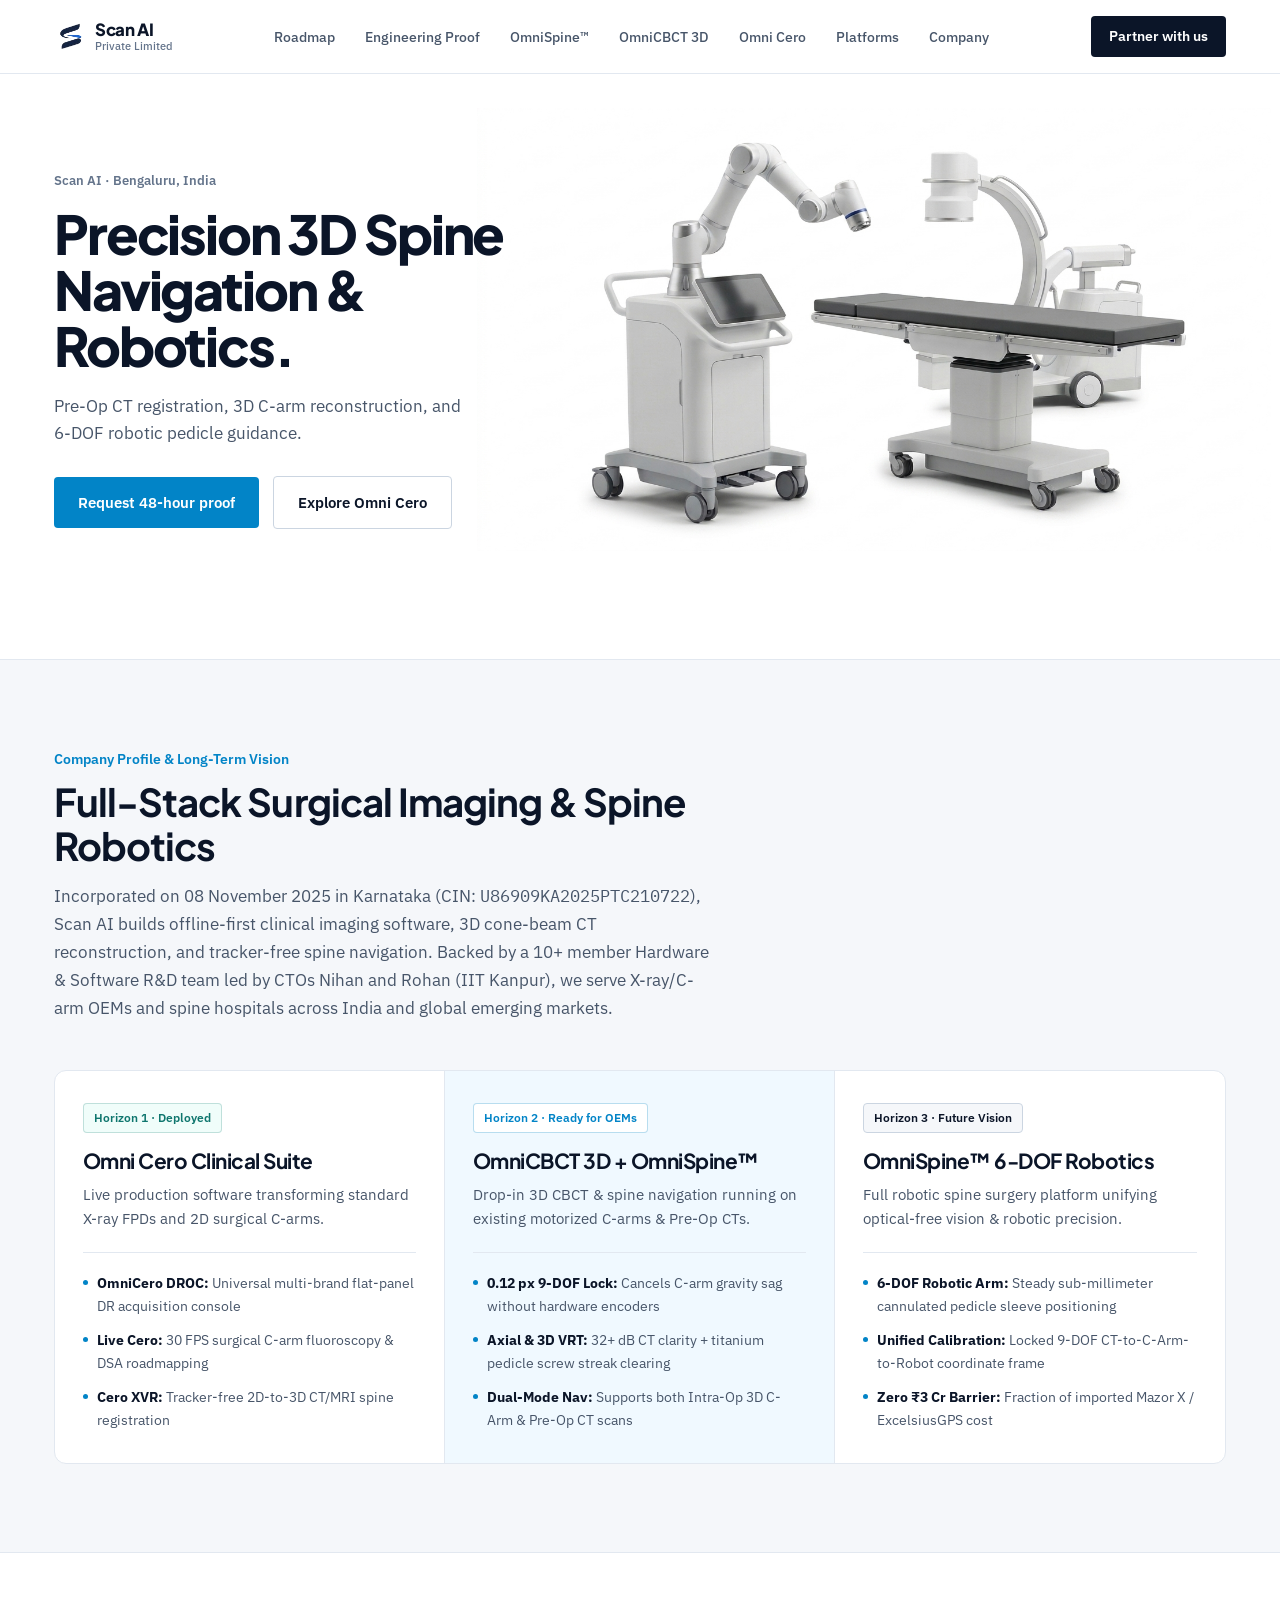
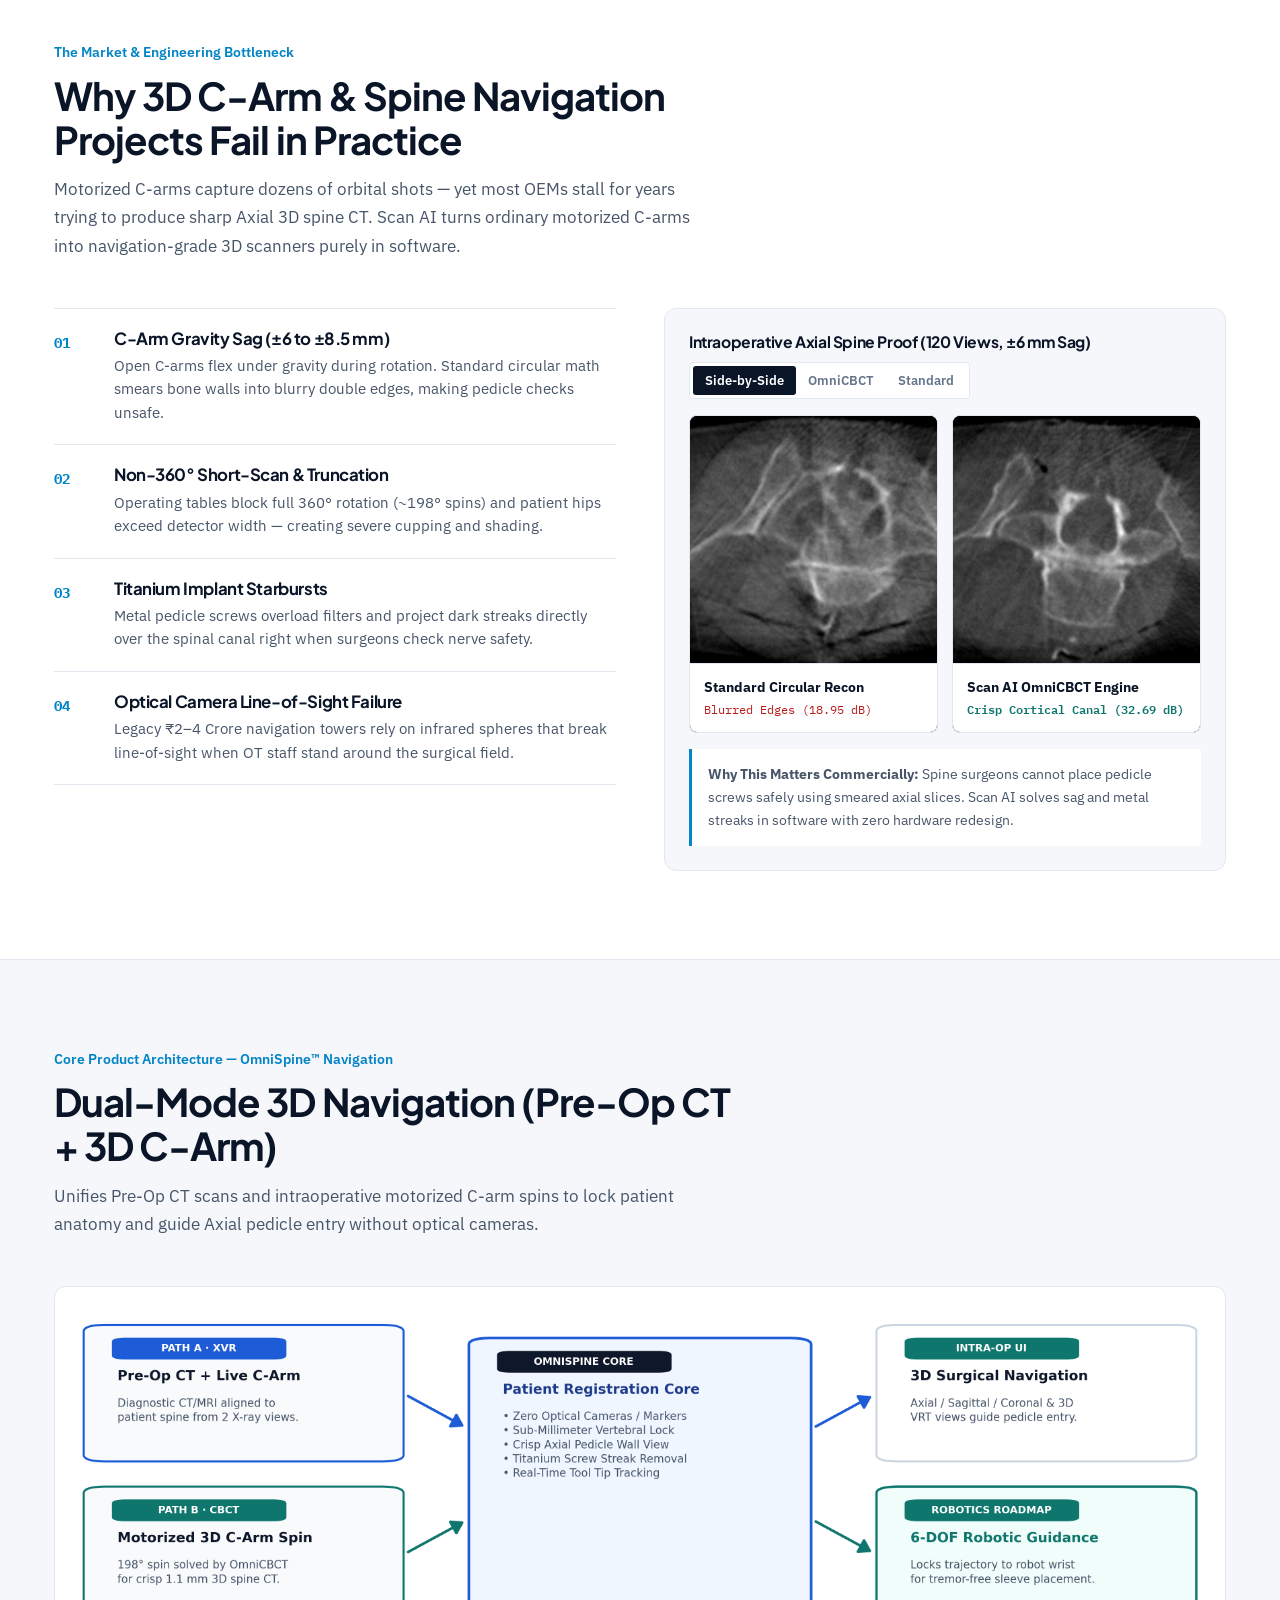
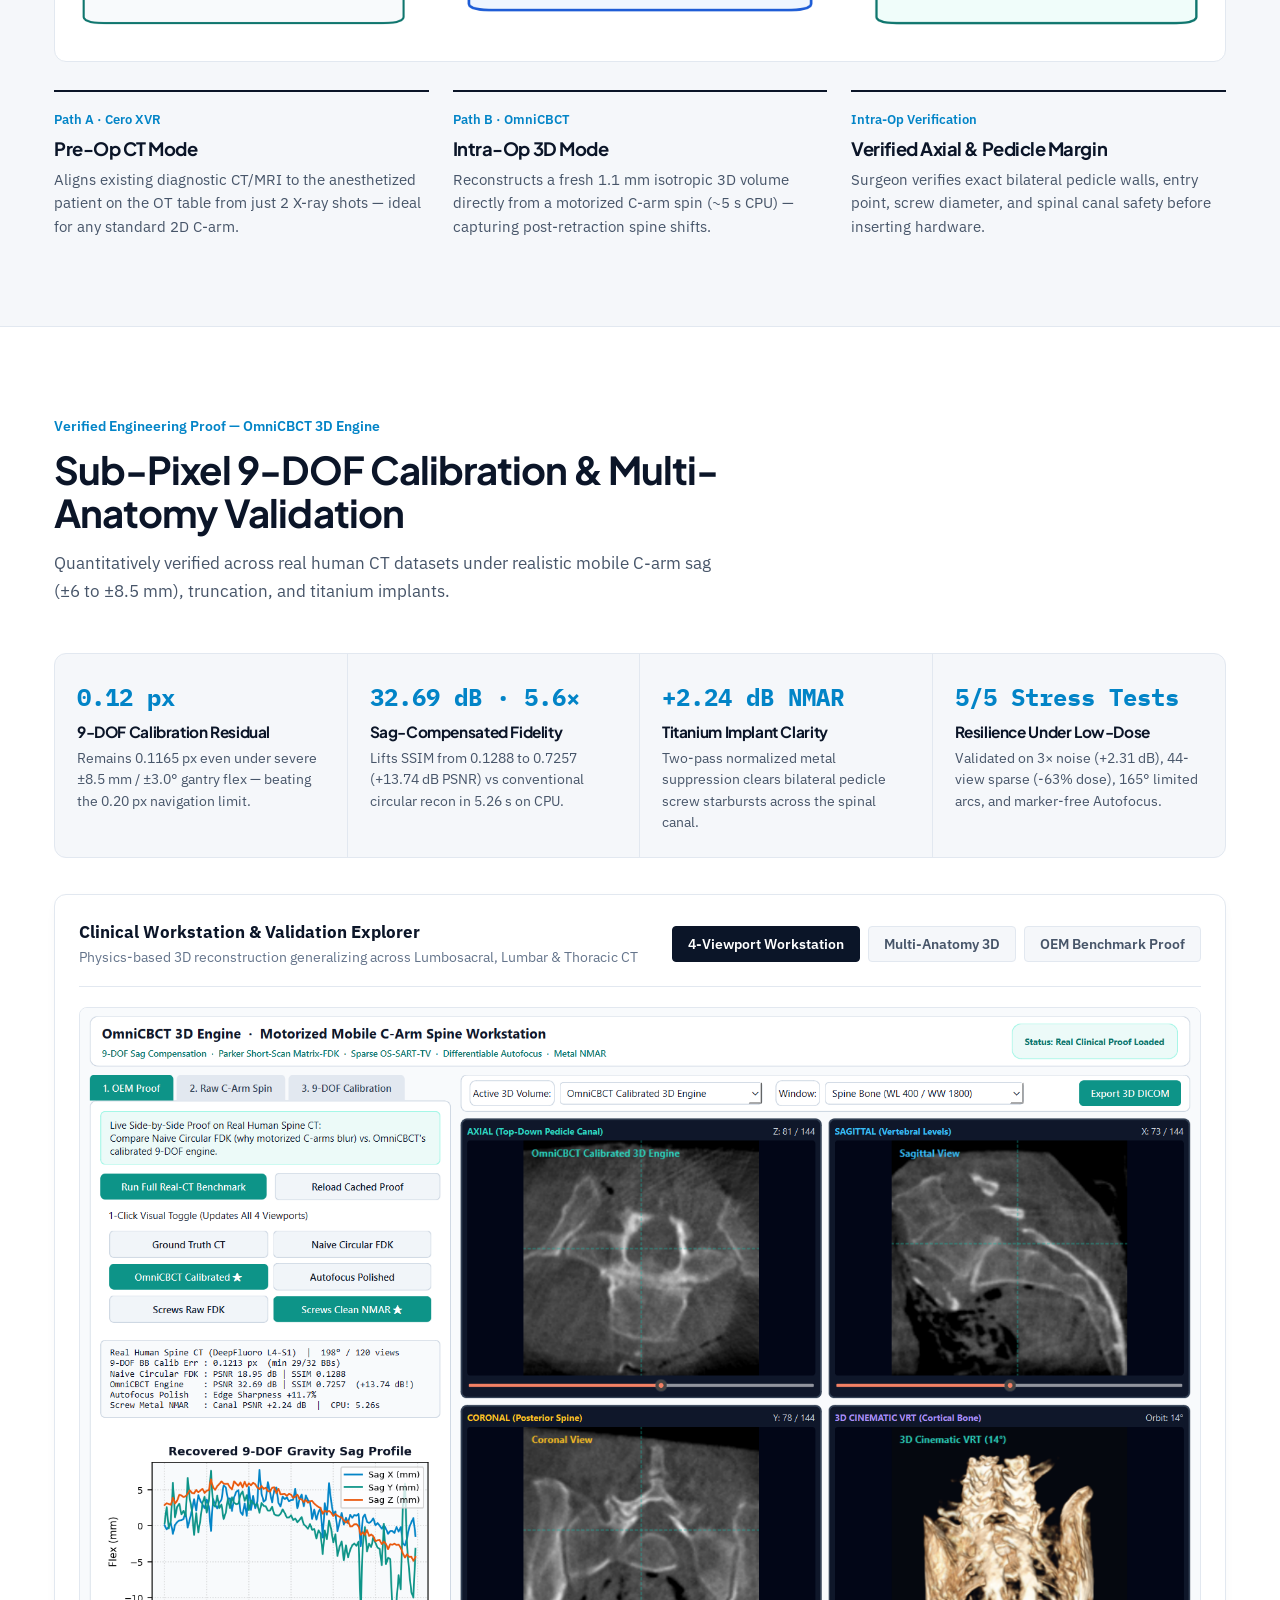
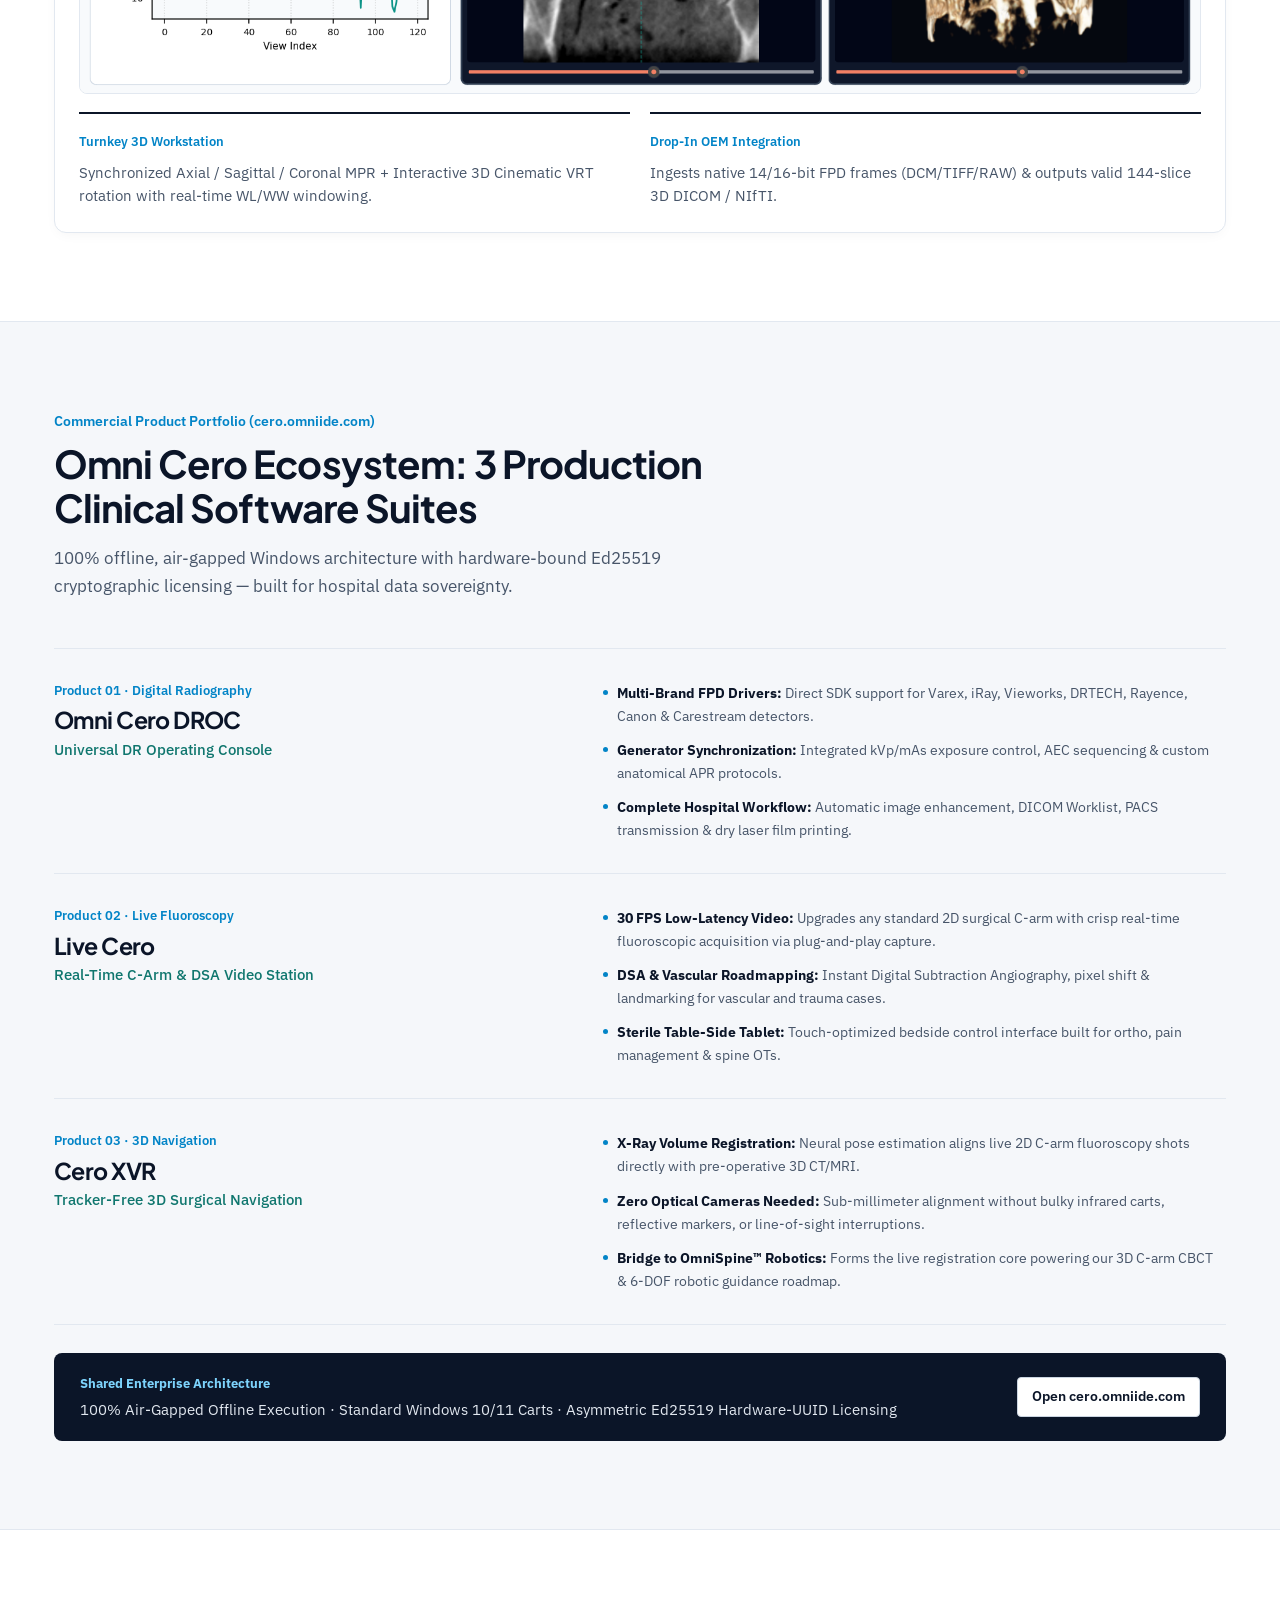
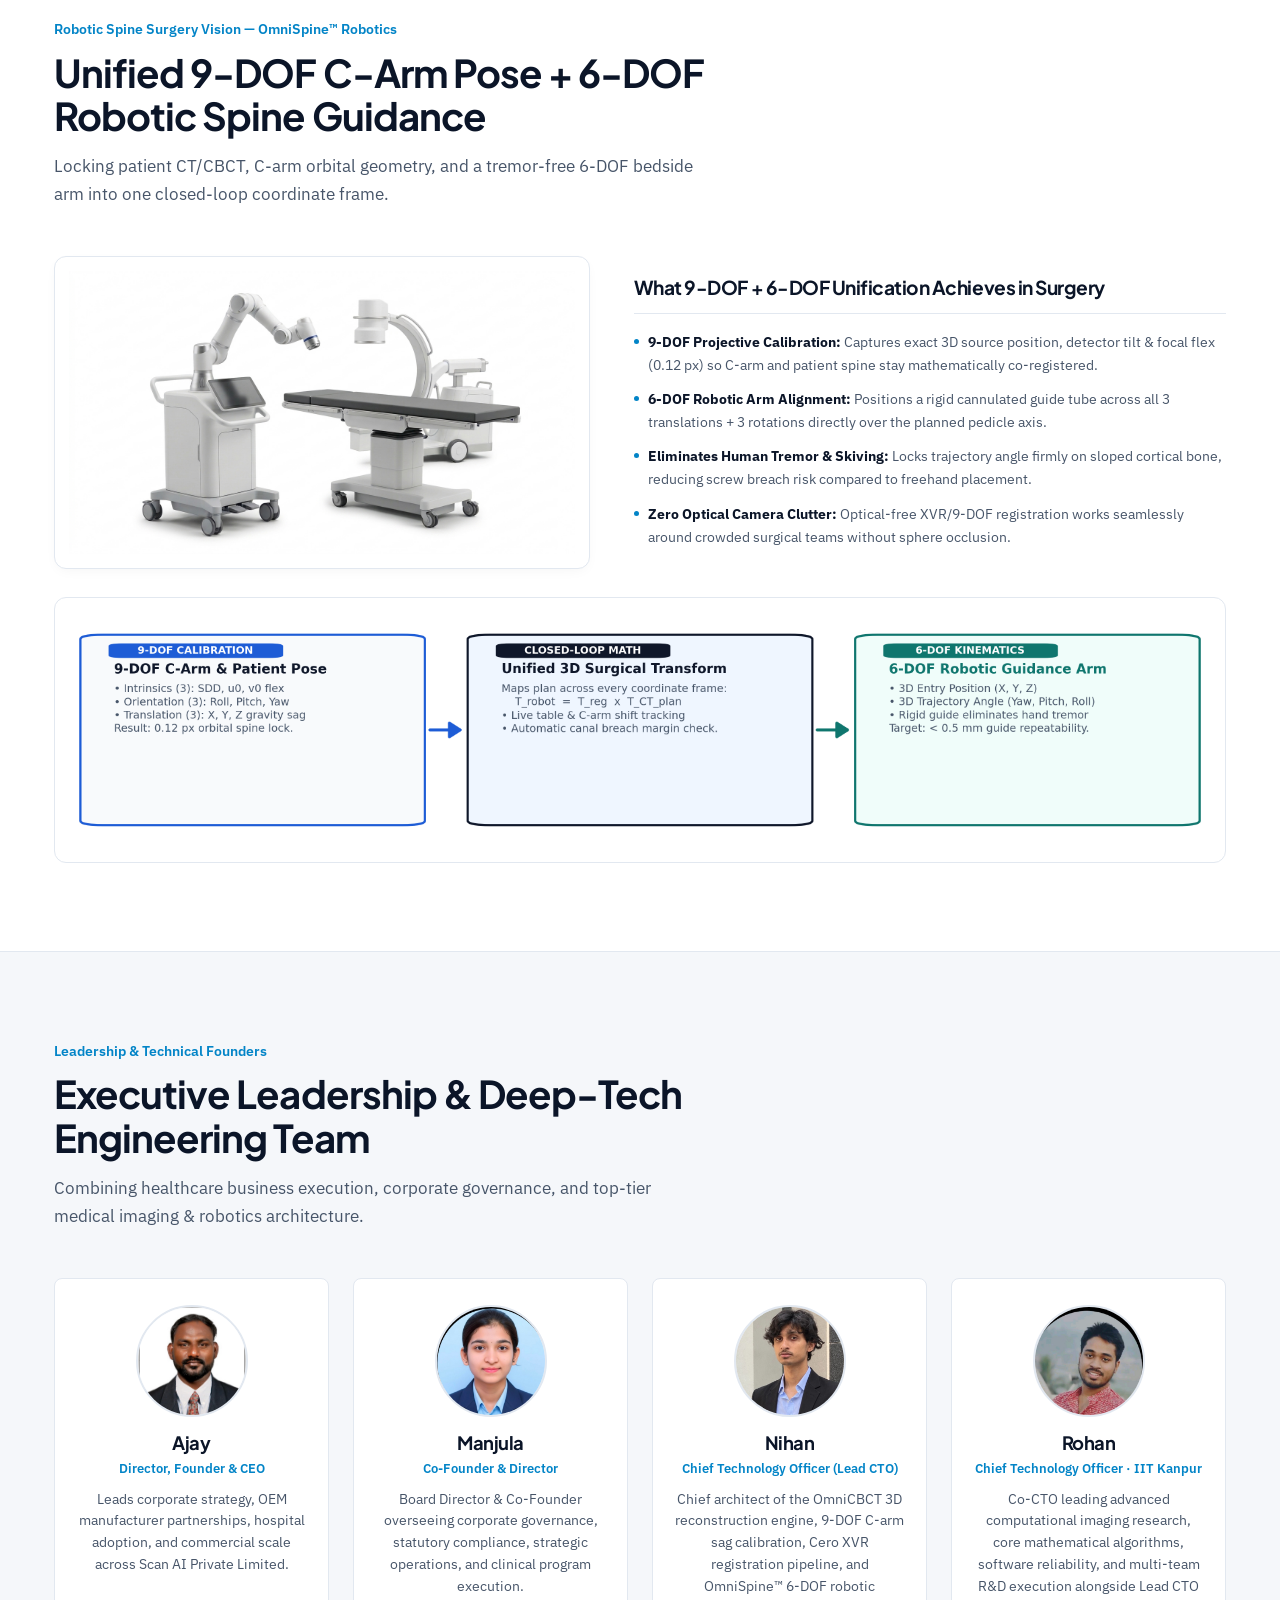
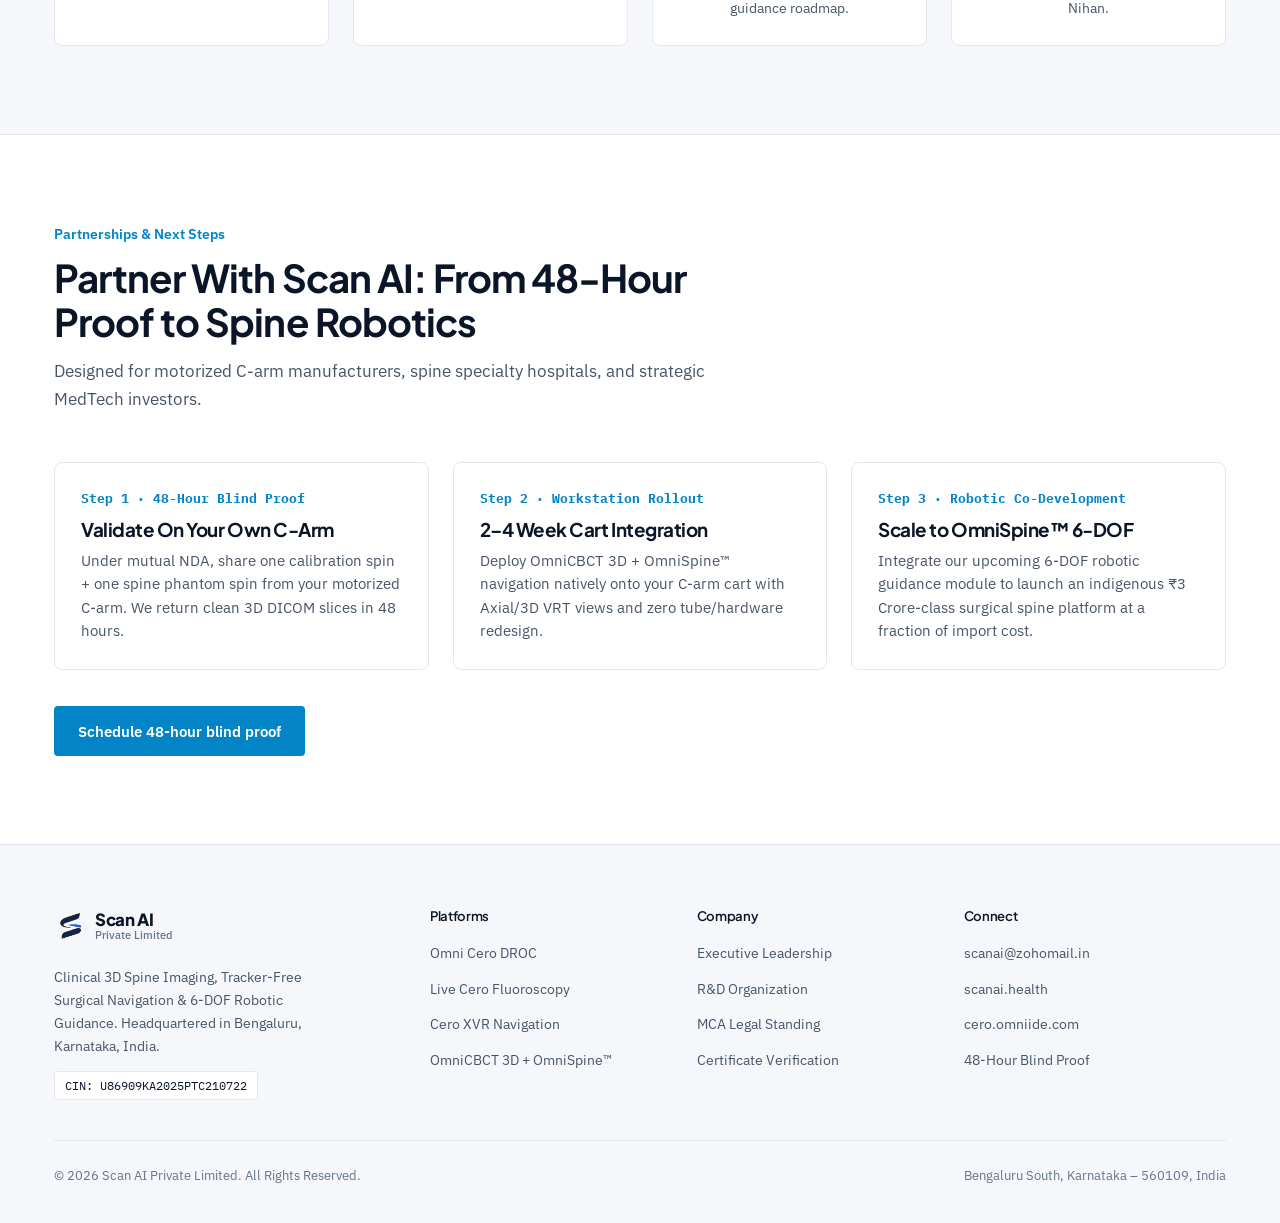
==== commit f25e7863: "Redesign Scan AI Private Limited website from updated company deck" ====
--- a/index.html
+++ b/index.html
@@ -3,40 +3,20 @@
 <head>
   <meta charset="UTF-8" />
   <meta name="viewport" content="width=device-width, initial-scale=1.0" />
-  <title>ScanAI — Autonomous Surgical Navigation & National Hospital OS</title>
-  <meta name="description" content="ScanAI pioneers Omni Rovis (autonomous fluoroscopy motion compensation & AI surgical navigation) and Arogya Connect (ABDM M1-M4 certified hospital operating system and NHCX claims engine)." />
-  
-  <!-- OpenGraph / Social Meta Tags -->
-  <meta property="og:title" content="ScanAI — Omni Rovis Surgical AI & Arogya Connect Hospital OS" />
-  <meta property="og:description" content="Autonomous surgical navigation platform reducing fluoroscopic radiation up to 78%, paired with India's premier ABDM & NHCX hospital operating system." />
-  <meta property="og:image" content="./assets/omni_rovis_cockpit.png" />
+  <title>Scan AI Private Limited — 3D Spine Imaging, Tracker-Free Navigation &amp; Surgical Robotics</title>
+  <meta name="description" content="Scan AI Private Limited (Bengaluru) unifies Pre-Op CT registration (Cero XVR), intraoperative 3D C-arm reconstruction (OmniCBCT), and 6-DOF robotic pedicle guidance (OmniSpine)." />
+
+  <meta property="og:title" content="Scan AI Private Limited — 3D Spine Navigation & Surgical Robotics" />
+  <meta property="og:description" content="Precision 3D Spine Imaging, Tracker-Free Navigation & Robotic Guidance without ₹3 Crore imported hardware." />
+  <meta property="og:image" content="./assets/deck/image2.jpg" />
   <meta property="og:type" content="website" />
 
-  <meta http-equiv="Cache-Control" content="no-cache, no-store, must-revalidate" />
-  <meta http-equiv="Pragma" content="no-cache" />
-  <meta http-equiv="Expires" content="0" />
-
-  <script>
-    if ('serviceWorker' in navigator) {
-      navigator.serviceWorker.getRegistrations().then(function(regs) {
-        for (var i = 0; i < regs.length; i++) { regs[i].unregister(); }
-      });
-    }
-    if ('caches' in window) {
-      caches.keys().then(function(names) {
-        for (var i = 0; i < names.length; i++) { caches.delete(names[i]); }
-      });
-    }
-  </script>
-
-  <link rel="icon" type="image/png" href="./assets/logo.png" />
-
-  <!-- Single Clean Font: Inter -->
+  <link rel="icon" type="image/png" href="./assets/scanai-logo.png" />
+
   <link rel="preconnect" href="https://fonts.googleapis.com" />
   <link rel="preconnect" href="https://fonts.gstatic.com" crossorigin />
-  <link href="https://fonts.googleapis.com/css2?family=Inter:wght@400;500;600;700;800&family=JetBrains+Mono:wght@500;700&display=swap" rel="stylesheet" />
-
-  <!-- Stylesheets -->
+  <link href="https://fonts.googleapis.com/css2?family=IBM+Plex+Mono:wght@500;600;700&family=IBM+Plex+Sans:wght@400;500;600;700&family=Plus+Jakarta+Sans:wght@700;800&display=swap" rel="stylesheet" />
+
   <link rel="stylesheet" href="./css/variables.css" />
   <link rel="stylesheet" href="./css/main.css" />
   <link rel="stylesheet" href="./css/components.css" />
@@ -44,38 +24,33 @@
 </head>
 <body>
 
-  <!-- ========================================================================
-       1. Enterprise Navigation Header
-       ======================================================================== -->
+  <!-- Header -->
   <header class="site-header" id="siteHeader">
     <div class="container nav-container">
-      <a href="/" class="brand-logo" aria-label="ScanAI Home">
-        <img src="./assets/logo.png" alt="ScanAI Healthcare Logo" />
+      <a href="/" class="brand-logo" aria-label="Scan AI Home">
+        <img src="./assets/scanai-logo.png" alt="Scan AI Private Limited Logo" />
+        <div class="brand-wordmark">
+          <strong>Scan AI</strong>
+          <span>Private Limited</span>
+        </div>
       </a>
 
-      <!-- Desktop Navigation -->
       <nav aria-label="Main Navigation">
         <ul class="nav-menu">
-          <li><a href="#rovis-overview" class="nav-link">Omni Rovis</a></li>
-          <li><a href="#clinical-need" class="nav-link">Clinical Need</a></li>
-          <li><a href="#architecture" class="nav-link">Vision &amp; Control</a></li>
-          <li><a href="#pilot-studies" class="nav-link">Pilot Studies</a></li>
-          <li><a href="#trublock" class="nav-link">TruBlock</a></li>
-          <li><a href="#arogya-connect" class="nav-link">Arogya Connect</a></li>
-          <li><a href="./products.html" class="nav-link">Catalog</a></li>
-          <li><a href="./about.html" class="nav-link">About</a></li>
+          <li><a href="#roadmap" class="nav-link">Roadmap</a></li>
+          <li><a href="#bottleneck" class="nav-link">Engineering Proof</a></li>
+          <li><a href="#omnispine" class="nav-link">OmniSpine™</a></li>
+          <li><a href="#omnicbct" class="nav-link">OmniCBCT 3D</a></li>
+          <li><a href="#omnicero" class="nav-link">Omni Cero</a></li>
+          <li><a href="./products.html" class="nav-link">Platforms</a></li>
+          <li><a href="./about.html" class="nav-link">Company</a></li>
         </ul>
       </nav>
 
-      <!-- Header Actions -->
       <div class="nav-actions">
-        <a href="#contact" class="btn-nav-cta">
-          <span>Request Demo</span>
-          <svg viewBox="0 0 24 24" fill="none" stroke="currentColor" stroke-width="2.2"><path d="M5 12h14M12 5l7 7-7 7"/></svg>
-        </a>
-      </div>
-
-      <!-- Mobile Hamburger Button -->
+        <a href="./contact.html" class="btn-nav-cta">Partner with us</a>
+      </div>
+
       <button class="mobile-toggle" aria-label="Open Navigation Menu" aria-expanded="false">
         <svg viewBox="0 0 24 24" fill="none" stroke="currentColor" stroke-width="2"><line x1="3" y1="12" x2="21" y2="12"></line><line x1="3" y1="6" x2="21" y2="6"></line><line x1="3" y1="18" x2="21" y2="18"></line></svg>
       </button>
@@ -86,886 +61,572 @@
   <div class="drawer-backdrop"></div>
   <aside class="mobile-drawer" aria-label="Mobile Navigation">
     <div class="drawer-header">
-      <a href="/" aria-label="ScanAI Home"><img src="./assets/logo.png" alt="ScanAI Logo" style="height: 28px;" /></a>
+      <a href="/" class="brand-logo" aria-label="Scan AI Home">
+        <img src="./assets/scanai-logo.png" alt="Scan AI Logo" style="height: 30px;" />
+        <div class="brand-wordmark">
+          <strong>Scan AI</strong>
+          <span>Private Limited</span>
+        </div>
+      </a>
       <button class="drawer-close" aria-label="Close Menu">
         <svg viewBox="0 0 24 24" fill="none" stroke="currentColor" stroke-width="2"><line x1="18" y1="6" x2="6" y2="18"></line><line x1="6" y1="6" x2="18" y2="18"></line></svg>
       </button>
     </div>
     <ul class="mobile-nav-links">
-      <li><a href="#rovis-overview">Omni Rovis</a></li>
-      <li><a href="#clinical-need">Clinical Need</a></li>
-      <li><a href="#architecture">Perception & Control</a></li>
-      <li><a href="#pilot-studies">Pilot Studies</a></li>
-      <li><a href="#trublock">TruBlock Hardware</a></li>
-      <li><a href="#arogya-connect">Arogya Connect (Hospital OS)</a></li>
-      <li><a href="./products.html">Equipment Catalog</a></li>
-      <li><a href="./about.html">About ScanAI</a></li>
-      <li><a href="./contact.html">Contact Specialist</a></li>
+      <li><a href="#roadmap">3-Stage Roadmap</a></li>
+      <li><a href="#bottleneck">Engineering Proof</a></li>
+      <li><a href="#omnispine">OmniSpine™ Navigation</a></li>
+      <li><a href="#omnicbct">OmniCBCT 3D Engine</a></li>
+      <li><a href="#omnicero">Omni Cero Suite</a></li>
+      <li><a href="./products.html">All Platforms</a></li>
+      <li><a href="./about.html">Leadership &amp; Governance</a></li>
+      <li><a href="./contact.html">Contact &amp; 48-Hr Proof</a></li>
     </ul>
     <div class="drawer-cta-wrap">
-      <a href="#contact" class="btn btn-primary btn-md" style="width: 100%;">Request Clinical Demo</a>
+      <a href="./contact.html" class="btn btn-primary btn-md" style="width: 100%;">Request 48-hour proof</a>
     </div>
   </aside>
 
-  <!-- ========================================================================
-       2. Hero Section: Omni Rovis Flagship Platform
-       ======================================================================== -->
-  <section class="hero-section" id="rovis-overview">
-    <div class="container">
-      <div class="hero-content text-center">
+  <!-- ======================================================================
+       1. HERO SECTION (Minimal Flagship Hardware Showcase)
+       ====================================================================== -->
+  <section class="hero-section hero-fullbleed">
+    <div class="hero-bg-layer" aria-hidden="true"></div>
+    <div class="hero-scrim-layer" aria-hidden="true"></div>
+    <div class="container hero-content-wrap">
+      <div class="hero-copy">
+        <p class="hero-location">Scan AI · Bengaluru, India</p>
+
         <h1 class="hero-title">
-          Autonomous Fluoroscopy Navigation &amp; Real-Time Motion Compensation
+          Precision 3D Spine<br />Navigation &amp; Robotics.
         </h1>
 
-        <p class="hero-desc">
-          Omni Rovis transforms conventional interventional C-arm fluoroscopy into an intelligent, motion-stabilized robotic imaging suite. By fusing a 5-task TensorRT vision cascade with adaptive visual servoing, Omni Rovis eliminates manual table adjustments, suppresses contrast washout blindness, and cuts operator radiation by up to 78%.
-        </p>
-
-        <div class="hero-actions" style="display: flex; align-items: center; justify-content: center; gap: 14px; flex-wrap: wrap; width: 100%; margin: 0 auto 40px auto;">
-          <a href="https://rovis.omniide.com/" target="_blank" rel="noopener" class="btn btn-primary btn-lg" style="display: inline-flex; align-items: center; gap: 8px;">
-            <span>Launch Omni Rovis Platform</span>
-            <svg width="18" height="18" viewBox="0 0 24 24" fill="none" stroke="currentColor" stroke-width="2.2"><path d="M18 13v6a2 2 0 0 1-2 2H5a2 2 0 0 1-2-2V8a2 2 0 0 1 2-2h6"></path><polyline points="15 3 21 3 21 9"></polyline><line x1="10" y1="14" x2="21" y2="3"></line></svg>
+        <p class="hero-subtitle">
+          Pre-Op CT registration, 3D C-arm reconstruction, and 6-DOF robotic pedicle guidance.
+        </p>
+
+        <div class="hero-cta-group">
+          <a href="./contact.html" class="btn btn-primary btn-lg">Request 48-hour proof</a>
+          <a href="https://cero.omniide.com" target="_blank" rel="noopener" class="btn btn-secondary btn-lg">Explore Omni Cero</a>
+        </div>
+      </div>
+    </div>
+  </section>
+
+  <!-- ======================================================================
+       2. COMPANY PROFILE & 3-STAGE ROADMAP
+       ====================================================================== -->
+  <section class="section section-panel" id="roadmap">
+    <div class="container">
+      <div class="section-intro">
+        <div class="section-kicker">Company Profile &amp; Long-Term Vision</div>
+        <h2 class="section-title">Full-Stack Surgical Imaging &amp; Spine Robotics</h2>
+        <p class="section-lead">
+          Incorporated on 08 November 2025 in Karnataka (CIN: <span class="mono">U86909KA2025PTC210722</span>), Scan AI builds offline-first clinical imaging software, 3D cone-beam CT reconstruction, and tracker-free spine navigation. Backed by a 10+ member Hardware &amp; Software R&amp;D team led by CTOs Nihan and Rohan (IIT Kanpur), we serve X-ray/C-arm OEMs and spine hospitals across India and global emerging markets.
+        </p>
+      </div>
+
+      <div class="horizon-strip">
+        <article class="horizon-col">
+          <span class="horizon-status deployed">Horizon 1 · Deployed</span>
+          <h3>Omni Cero Clinical Suite</h3>
+          <p>Live production software transforming standard X-ray FPDs and 2D surgical C-arms.</p>
+          <ul class="spec-list">
+            <li><strong>OmniCero DROC:</strong> Universal multi-brand flat-panel DR acquisition console</li>
+            <li><strong>Live Cero:</strong> 30 FPS surgical C-arm fluoroscopy &amp; DSA roadmapping</li>
+            <li><strong>Cero XVR:</strong> Tracker-free 2D-to-3D CT/MRI spine registration</li>
+          </ul>
+        </article>
+
+        <article class="horizon-col active-stage">
+          <span class="horizon-status ready">Horizon 2 · Ready for OEMs</span>
+          <h3>OmniCBCT 3D + OmniSpine™</h3>
+          <p>Drop-in 3D CBCT &amp; spine navigation running on existing motorized C-arms &amp; Pre-Op CTs.</p>
+          <ul class="spec-list">
+            <li><strong>0.12 px 9-DOF Lock:</strong> Cancels C-arm gravity sag without hardware encoders</li>
+            <li><strong>Axial &amp; 3D VRT:</strong> 32+ dB CT clarity + titanium pedicle screw streak clearing</li>
+            <li><strong>Dual-Mode Nav:</strong> Supports both Intra-Op 3D C-Arm &amp; Pre-Op CT scans</li>
+          </ul>
+        </article>
+
+        <article class="horizon-col">
+          <span class="horizon-status vision">Horizon 3 · Future Vision</span>
+          <h3>OmniSpine™ 6-DOF Robotics</h3>
+          <p>Full robotic spine surgery platform unifying optical-free vision &amp; robotic precision.</p>
+          <ul class="spec-list">
+            <li><strong>6-DOF Robotic Arm:</strong> Steady sub-millimeter cannulated pedicle sleeve positioning</li>
+            <li><strong>Unified Calibration:</strong> Locked 9-DOF CT-to-C-Arm-to-Robot coordinate frame</li>
+            <li><strong>Zero ₹3 Cr Barrier:</strong> Fraction of imported Mazor X / ExcelsiusGPS cost</li>
+          </ul>
+        </article>
+      </div>
+    </div>
+  </section>
+
+  <!-- ======================================================================
+       3. ENGINEERING BOTTLENECK + INTERACTIVE AXIAL PROOF
+       ====================================================================== -->
+  <section class="section" id="bottleneck">
+    <div class="container">
+      <div class="section-intro">
+        <div class="section-kicker">The Market &amp; Engineering Bottleneck</div>
+        <h2 class="section-title">Why 3D C-Arm &amp; Spine Navigation Projects Fail in Practice</h2>
+        <p class="section-lead">
+          Motorized C-arms capture dozens of orbital shots — yet most OEMs stall for years trying to produce sharp Axial 3D spine CT. Scan AI turns ordinary motorized C-arms into navigation-grade 3D scanners purely in software.
+        </p>
+      </div>
+
+      <div class="bottleneck-split">
+        <div class="failure-list">
+          <div class="failure-row">
+            <div class="failure-index">01</div>
+            <div>
+              <h4>C-Arm Gravity Sag (±6 to ±8.5 mm)</h4>
+              <p>Open C-arms flex under gravity during rotation. Standard circular math smears bone walls into blurry double edges, making pedicle checks unsafe.</p>
+            </div>
+          </div>
+          <div class="failure-row">
+            <div class="failure-index">02</div>
+            <div>
+              <h4>Non-360° Short-Scan &amp; Truncation</h4>
+              <p>Operating tables block full 360° rotation (~198° spins) and patient hips exceed detector width — creating severe cupping and shading.</p>
+            </div>
+          </div>
+          <div class="failure-row">
+            <div class="failure-index">03</div>
+            <div>
+              <h4>Titanium Implant Starbursts</h4>
+              <p>Metal pedicle screws overload filters and project dark streaks directly over the spinal canal right when surgeons check nerve safety.</p>
+            </div>
+          </div>
+          <div class="failure-row">
+            <div class="failure-index">04</div>
+            <div>
+              <h4>Optical Camera Line-of-Sight Failure</h4>
+              <p>Legacy ₹2–4 Crore navigation towers rely on infrared spheres that break line-of-sight when OT staff stand around the surgical field.</p>
+            </div>
+          </div>
+        </div>
+
+        <div class="proof-viewer">
+          <div class="proof-viewer-head">
+            <h4>Intraoperative Axial Spine Proof (120 Views, ±6 mm Sag)</h4>
+            <div class="segmented-control" role="group" aria-label="Axial Comparison View">
+              <button type="button" class="comp-btn active" data-comp-mode="dual">Side-by-Side</button>
+              <button type="button" class="comp-btn" data-comp-mode="omnicbct">OmniCBCT</button>
+              <button type="button" class="comp-btn" data-comp-mode="naive">Standard</button>
+            </div>
+          </div>
+
+          <div class="comparison-dual" id="axialComparisonGrid">
+            <div class="scan-frame" id="tileNaiveRecon">
+              <img src="./assets/deck/image5.png" alt="Standard Circular Reconstruction Blurred Axial Spine" />
+              <div class="scan-meta">
+                <strong>Standard Circular Recon</strong>
+                <span class="bad">Blurred Edges (18.95 dB)</span>
+              </div>
+            </div>
+            <div class="scan-frame" id="tileOmniRecon">
+              <img src="./assets/deck/image6.png" alt="Scan AI OmniCBCT Engine Crisp Cortical Canal" />
+              <div class="scan-meta">
+                <strong>Scan AI OmniCBCT Engine</strong>
+                <span class="good">Crisp Cortical Canal (32.69 dB)</span>
+              </div>
+            </div>
+          </div>
+
+          <div class="viewer-note">
+            <strong>Why This Matters Commercially:</strong> Spine surgeons cannot place pedicle screws safely using smeared axial slices. Scan AI solves sag and metal streaks in software with zero hardware redesign.
+          </div>
+        </div>
+      </div>
+    </div>
+  </section>
+
+  <!-- ======================================================================
+       4. OMNISPINE DUAL-MODE 3D NAVIGATION
+       ====================================================================== -->
+  <section class="section section-panel" id="omnispine">
+    <div class="container">
+      <div class="section-intro">
+        <div class="section-kicker">Core Product Architecture — OmniSpine™ Navigation</div>
+        <h2 class="section-title">Dual-Mode 3D Navigation (Pre-Op CT + 3D C-Arm)</h2>
+        <p class="section-lead">
+          Unifies Pre-Op CT scans and intraoperative motorized C-arm spins to lock patient anatomy and guide Axial pedicle entry without optical cameras.
+        </p>
+      </div>
+
+      <div class="diagram-frame">
+        <img src="./assets/deck/image7.png" alt="OmniSpine Dual-Mode Navigation Architecture Diagram" />
+      </div>
+
+      <div class="spec-grid-3">
+        <div class="spec-block">
+          <div class="spec-block-label">Path A · Cero XVR</div>
+          <h3>Pre-Op CT Mode</h3>
+          <p>Aligns existing diagnostic CT/MRI to the anesthetized patient on the OT table from just 2 X-ray shots — ideal for any standard 2D C-arm.</p>
+        </div>
+        <div class="spec-block">
+          <div class="spec-block-label">Path B · OmniCBCT</div>
+          <h3>Intra-Op 3D Mode</h3>
+          <p>Reconstructs a fresh 1.1 mm isotropic 3D volume directly from a motorized C-arm spin (~5 s CPU) — capturing post-retraction spine shifts.</p>
+        </div>
+        <div class="spec-block">
+          <div class="spec-block-label">Intra-Op Verification</div>
+          <h3>Verified Axial &amp; Pedicle Margin</h3>
+          <p>Surgeon verifies exact bilateral pedicle walls, entry point, screw diameter, and spinal canal safety before inserting hardware.</p>
+        </div>
+      </div>
+    </div>
+  </section>
+
+  <!-- ======================================================================
+       5. VERIFIED ENGINEERING PROOF & LIVE 4-VIEWPORT WORKSTATION
+       ====================================================================== -->
+  <section class="section" id="omnicbct">
+    <div class="container">
+      <div class="section-intro">
+        <div class="section-kicker">Verified Engineering Proof — OmniCBCT 3D Engine</div>
+        <h2 class="section-title">Sub-Pixel 9-DOF Calibration &amp; Multi-Anatomy Validation</h2>
+        <p class="section-lead">
+          Quantitatively verified across real human CT datasets under realistic mobile C-arm sag (±6 to ±8.5 mm), truncation, and titanium implants.
+        </p>
+      </div>
+
+      <div class="proof-band">
+        <div class="proof-cell">
+          <div class="proof-num">0.12 px</div>
+          <h4>9-DOF Calibration Residual</h4>
+          <p>Remains 0.1165 px even under severe ±8.5 mm / ±3.0° gantry flex — beating the 0.20 px navigation limit.</p>
+        </div>
+        <div class="proof-cell">
+          <div class="proof-num">32.69 dB · 5.6×</div>
+          <h4>Sag-Compensated Fidelity</h4>
+          <p>Lifts SSIM from 0.1288 to 0.7257 (+13.74 dB PSNR) vs conventional circular recon in 5.26 s on CPU.</p>
+        </div>
+        <div class="proof-cell">
+          <div class="proof-num">+2.24 dB NMAR</div>
+          <h4>Titanium Implant Clarity</h4>
+          <p>Two-pass normalized metal suppression clears bilateral pedicle screw starbursts across the spinal canal.</p>
+        </div>
+        <div class="proof-cell">
+          <div class="proof-num">5/5 Stress Tests</div>
+          <h4>Resilience Under Low-Dose</h4>
+          <p>Validated on 3× noise (+2.31 dB), 44-view sparse (-63% dose), 165° limited arcs, and marker-free Autofocus.</p>
+        </div>
+      </div>
+
+      <div class="explorer-panel">
+        <div class="explorer-bar">
+          <div>
+            <strong style="font-size: 1.05rem; color: var(--ink-primary);">Clinical Workstation &amp; Validation Explorer</strong>
+            <p style="font-size: 0.86rem; color: var(--ink-muted);">Physics-based 3D reconstruction generalizing across Lumbosacral, Lumbar &amp; Thoracic CT</p>
+          </div>
+          <div class="tab-buttons" role="tablist">
+            <button type="button" class="tab-btn active" data-proof-tab="workstation">4-Viewport Workstation</button>
+            <button type="button" class="tab-btn" data-proof-tab="anatomy">Multi-Anatomy 3D</button>
+            <button type="button" class="tab-btn" data-proof-tab="benchmark">OEM Benchmark Proof</button>
+          </div>
+        </div>
+
+        <div class="tab-pane active" data-proof-pane="workstation">
+          <div class="workstation-img">
+            <img src="./assets/deck/image12.png" alt="OmniCBCT 3D Engine 4-Viewport Motorized Mobile C-Arm Spine Workstation" />
+          </div>
+          <div class="workstation-notes">
+            <div class="spec-block">
+              <div class="spec-block-label">Turnkey 3D Workstation</div>
+              <p>Synchronized Axial / Sagittal / Coronal MPR + Interactive 3D Cinematic VRT rotation with real-time WL/WW windowing.</p>
+            </div>
+            <div class="spec-block">
+              <div class="spec-block-label">Drop-In OEM Integration</div>
+              <p>Ingests native 14/16-bit FPD frames (DCM/TIFF/RAW) &amp; outputs valid 144-slice 3D DICOM / NIfTI.</p>
+            </div>
+          </div>
+        </div>
+
+        <div class="tab-pane" data-proof-pane="anatomy">
+          <div class="anatomy-grid-4">
+            <div class="anatomy-tile">
+              <img src="./assets/deck/image10.png" alt="Lumbosacral L4-S1 3D Reconstruction" />
+              <div class="anatomy-tile-body">
+                <h4>Lumbosacral L4–S1</h4>
+                <span>32.69 dB · 5.6× SSIM</span>
+              </div>
+            </div>
+            <div class="anatomy-tile">
+              <img src="./assets/deck/image3.png" alt="Pure Lumbar L1-L5 3D Reconstruction" />
+              <div class="anatomy-tile-body">
+                <h4>Pure Lumbar L1–L5</h4>
+                <span>34.28 dB · Zero Pelvis</span>
+              </div>
+            </div>
+            <div class="anatomy-tile">
+              <img src="./assets/deck/image11.png" alt="Thoracic and Ribcage 3D Reconstruction" />
+              <div class="anatomy-tile-body">
+                <h4>Thoracic + Ribcage</h4>
+                <span>30.36 dB · 7.0× SSIM</span>
+              </div>
+            </div>
+            <div class="anatomy-tile">
+              <img src="./assets/deck/image4.png" alt="3D Screw-Scout Translucent Implant View" />
+              <div class="anatomy-tile-body">
+                <h4>3D Screw-Scout</h4>
+                <span>Translucent Implant View</span>
+              </div>
+            </div>
+          </div>
+        </div>
+
+        <div class="tab-pane" data-proof-pane="benchmark">
+          <div class="workstation-img">
+            <img src="./assets/deck/image9.png" alt="OmniCBCT 3D Engine Clinical Human Spine CBCT Reconstruction & Sag Compensation Proof" />
+          </div>
+        </div>
+      </div>
+    </div>
+  </section>
+
+  <!-- ======================================================================
+       6. COMMERCIAL PRODUCT PORTFOLIO — OMNI CERO ECOSYSTEM
+       ====================================================================== -->
+  <section class="section section-panel" id="omnicero">
+    <div class="container">
+      <div class="section-intro">
+        <div class="section-kicker">Commercial Product Portfolio (cero.omniide.com)</div>
+        <h2 class="section-title">Omni Cero Ecosystem: 3 Production Clinical Software Suites</h2>
+        <p class="section-lead">
+          100% offline, air-gapped Windows architecture with hardware-bound Ed25519 cryptographic licensing — built for hospital data sovereignty.
+        </p>
+      </div>
+
+      <div class="cero-rows">
+        <article class="cero-row">
+          <div class="cero-row-title">
+            <span>Product 01 · Digital Radiography</span>
+            <h3>Omni Cero DROC</h3>
+            <p>Universal DR Operating Console</p>
+          </div>
+          <ul class="spec-list" style="border-top: none; padding-top: 0;">
+            <li><strong>Multi-Brand FPD Drivers:</strong> Direct SDK support for Varex, iRay, Vieworks, DRTECH, Rayence, Canon &amp; Carestream detectors.</li>
+            <li><strong>Generator Synchronization:</strong> Integrated kVp/mAs exposure control, AEC sequencing &amp; custom anatomical APR protocols.</li>
+            <li><strong>Complete Hospital Workflow:</strong> Automatic image enhancement, DICOM Worklist, PACS transmission &amp; dry laser film printing.</li>
+          </ul>
+        </article>
+
+        <article class="cero-row">
+          <div class="cero-row-title">
+            <span>Product 02 · Live Fluoroscopy</span>
+            <h3>Live Cero</h3>
+            <p>Real-Time C-Arm &amp; DSA Video Station</p>
+          </div>
+          <ul class="spec-list" style="border-top: none; padding-top: 0;">
+            <li><strong>30 FPS Low-Latency Video:</strong> Upgrades any standard 2D surgical C-arm with crisp real-time fluoroscopic acquisition via plug-and-play capture.</li>
+            <li><strong>DSA &amp; Vascular Roadmapping:</strong> Instant Digital Subtraction Angiography, pixel shift &amp; landmarking for vascular and trauma cases.</li>
+            <li><strong>Sterile Table-Side Tablet:</strong> Touch-optimized bedside control interface built for ortho, pain management &amp; spine OTs.</li>
+          </ul>
+        </article>
+
+        <article class="cero-row">
+          <div class="cero-row-title">
+            <span>Product 03 · 3D Navigation</span>
+            <h3>Cero XVR</h3>
+            <p>Tracker-Free 3D Surgical Navigation</p>
+          </div>
+          <ul class="spec-list" style="border-top: none; padding-top: 0;">
+            <li><strong>X-Ray Volume Registration:</strong> Neural pose estimation aligns live 2D C-arm fluoroscopy shots directly with pre-operative 3D CT/MRI.</li>
+            <li><strong>Zero Optical Cameras Needed:</strong> Sub-millimeter alignment without bulky infrared carts, reflective markers, or line-of-sight interruptions.</li>
+            <li><strong>Bridge to OmniSpine™ Robotics:</strong> Forms the live registration core powering our 3D C-arm CBCT &amp; 6-DOF robotic guidance roadmap.</li>
+          </ul>
+        </article>
+      </div>
+
+      <div class="enterprise-bar">
+        <div>
+          <strong>Shared Enterprise Architecture</strong>
+          <p>100% Air-Gapped Offline Execution · Standard Windows 10/11 Carts · Asymmetric Ed25519 Hardware-UUID Licensing</p>
+        </div>
+        <a href="https://cero.omniide.com" target="_blank" rel="noopener" class="btn btn-secondary btn-sm">Open cero.omniide.com</a>
+      </div>
+    </div>
+  </section>
+
+  <!-- ======================================================================
+       7. ROBOTIC SPINE SURGERY VISION
+       ====================================================================== -->
+  <section class="section" id="robotics">
+    <div class="container">
+      <div class="section-intro">
+        <div class="section-kicker">Robotic Spine Surgery Vision — OmniSpine™ Robotics</div>
+        <h2 class="section-title">Unified 9-DOF C-Arm Pose + 6-DOF Robotic Spine Guidance</h2>
+        <p class="section-lead">
+          Locking patient CT/CBCT, C-arm orbital geometry, and a tremor-free 6-DOF bedside arm into one closed-loop coordinate frame.
+        </p>
+      </div>
+
+      <div class="robotics-split">
+        <div class="robotics-photo">
+          <img src="./assets/deck/image2.jpg" alt="OmniSpine 6-DOF Bedside Robotic Arm and C-Arm System" />
+        </div>
+        <div>
+          <h3 style="font-size: 1.2rem; margin-bottom: 14px;">What 9-DOF + 6-DOF Unification Achieves in Surgery</h3>
+          <ul class="spec-list" style="border-top: 1px solid var(--line-subtle); padding-top: 16px;">
+            <li><strong>9-DOF Projective Calibration:</strong> Captures exact 3D source position, detector tilt &amp; focal flex (0.12 px) so C-arm and patient spine stay mathematically co-registered.</li>
+            <li><strong>6-DOF Robotic Arm Alignment:</strong> Positions a rigid cannulated guide tube across all 3 translations + 3 rotations directly over the planned pedicle axis.</li>
+            <li><strong>Eliminates Human Tremor &amp; Skiving:</strong> Locks trajectory angle firmly on sloped cortical bone, reducing screw breach risk compared to freehand placement.</li>
+            <li><strong>Zero Optical Camera Clutter:</strong> Optical-free XVR/9-DOF registration works seamlessly around crowded surgical teams without sphere occlusion.</li>
+          </ul>
+        </div>
+      </div>
+
+      <div class="diagram-frame" style="margin-bottom: 0;">
+        <img src="./assets/deck/image8.png" alt="OmniSpine Robotic Closed-Loop 9-DOF to 6-DOF Transform Architecture" />
+      </div>
+    </div>
+  </section>
+
+  <!-- ======================================================================
+       8. LEADERSHIP & TECHNICAL FOUNDERS
+       ====================================================================== -->
+  <section class="section section-panel" id="leadership">
+    <div class="container">
+      <div class="section-intro">
+        <div class="section-kicker">Leadership &amp; Technical Founders</div>
+        <h2 class="section-title">Executive Leadership &amp; Deep-Tech Engineering Team</h2>
+        <p class="section-lead">
+          Combining healthcare business execution, corporate governance, and top-tier medical imaging &amp; robotics architecture.
+        </p>
+      </div>
+
+      <div class="leadership-grid-4">
+        <article class="leader-card">
+          <div class="leader-avatar-wrap">
+            <img src="./assets/team/ajay.jpeg" alt="Ajay — Director, Founder & CEO" />
+          </div>
+          <h3>Ajay</h3>
+          <div class="leader-role">Director, Founder &amp; CEO</div>
+          <p class="leader-bio">Leads corporate strategy, OEM manufacturer partnerships, hospital adoption, and commercial scale across Scan AI Private Limited.</p>
+        </article>
+
+        <article class="leader-card">
+          <div class="leader-avatar-wrap">
+            <img src="./assets/team/manjula.jpeg" alt="Manjula — Co-Founder & Director" />
+          </div>
+          <h3>Manjula</h3>
+          <div class="leader-role">Co-Founder &amp; Director</div>
+          <p class="leader-bio">Board Director &amp; Co-Founder overseeing corporate governance, statutory compliance, strategic operations, and clinical program execution.</p>
+        </article>
+
+        <article class="leader-card">
+          <div class="leader-avatar-wrap nihan-fit">
+            <img src="./assets/team/nihan.jpeg" alt="Nihan — Chief Technology Officer (Lead CTO)" />
+          </div>
+          <h3>Nihan</h3>
+          <div class="leader-role">Chief Technology Officer (Lead CTO)</div>
+          <p class="leader-bio">Chief architect of the OmniCBCT 3D reconstruction engine, 9-DOF C-arm sag calibration, Cero XVR registration pipeline, and OmniSpine™ 6-DOF robotic guidance roadmap.</p>
+        </article>
+
+        <article class="leader-card">
+          <div class="leader-avatar-wrap">
+            <img src="./assets/team/rohan.jpeg" alt="Rohan — Chief Technology Officer · IIT Kanpur" />
+          </div>
+          <h3>Rohan</h3>
+          <div class="leader-role">Chief Technology Officer · IIT Kanpur</div>
+          <p class="leader-bio">Co-CTO leading advanced computational imaging research, core mathematical algorithms, software reliability, and multi-team R&amp;D execution alongside Lead CTO Nihan.</p>
+        </article>
+      </div>
+    </div>
+  </section>
+
+  <!-- ======================================================================
+       9. PARTNERSHIPS & NEXT STEPS (Sequential 3-Step Rollout)
+       ====================================================================== -->
+  <section class="section" id="partnerships">
+    <div class="container">
+      <div class="section-intro">
+        <div class="section-kicker">Partnerships &amp; Next Steps</div>
+        <h2 class="section-title">Partner With Scan AI: From 48-Hour Proof to Spine Robotics</h2>
+        <p class="section-lead">
+          Designed for motorized C-arm manufacturers, spine specialty hospitals, and strategic MedTech investors.
+        </p>
+      </div>
+
+      <div class="steps-grid-3">
+        <div class="step-block">
+          <div class="step-num">Step 1 · 48-Hour Blind Proof</div>
+          <h3>Validate On Your Own C-Arm</h3>
+          <p>Under mutual NDA, share one calibration spin + one spine phantom spin from your motorized C-arm. We return clean 3D DICOM slices in 48 hours.</p>
+        </div>
+        <div class="step-block">
+          <div class="step-num">Step 2 · Workstation Rollout</div>
+          <h3>2–4 Week Cart Integration</h3>
+          <p>Deploy OmniCBCT 3D + OmniSpine™ navigation natively onto your C-arm cart with Axial/3D VRT views and zero tube/hardware redesign.</p>
+        </div>
+        <div class="step-block">
+          <div class="step-num">Step 3 · Robotic Co-Development</div>
+          <h3>Scale to OmniSpine™ 6-DOF</h3>
+          <p>Integrate our upcoming 6-DOF robotic guidance module to launch an indigenous ₹3 Crore-class surgical spine platform at a fraction of import cost.</p>
+        </div>
+      </div>
+
+      <a href="./contact.html" class="btn btn-primary btn-lg">Schedule 48-hour blind proof</a>
+    </div>
+  </section>
+
+  <!-- Footer -->
+  <footer class="site-footer">
+    <div class="container">
+      <div class="footer-grid">
+        <div class="footer-brand">
+          <a href="/" class="brand-logo" aria-label="Scan AI Home">
+            <img src="./assets/scanai-logo.png" alt="Scan AI Private Limited Logo" />
+            <div class="brand-wordmark">
+              <strong>Scan AI</strong>
+              <span>Private Limited</span>
+            </div>
           </a>
-          <a href="#pilot-studies" class="btn btn-secondary btn-lg">
-            <span>Explore Pilot Studies</span>
-          </a>
-          <a href="#contact" class="btn btn-secondary btn-lg">
-            <span>Inquire for Research Trials</span>
-          </a>
-        </div>
-
-        <!-- Metrics Strip -->
-        <div class="hero-metrics-strip">
-          <div class="hero-metric-item">
-            <span class="m-val">78%</span>
-            <span class="m-label">Radiation Exposure Cut</span>
-            <span class="m-sub">Dynamic TruBlock vs TG-76</span>
-          </div>
-          <div class="hero-metric-item">
-            <span class="m-val">&lt; 0.5 mm</span>
-            <span class="m-label">Mean Tracking Error</span>
-            <span class="m-sub">Sub-millimeter servo precision</span>
-          </div>
-          <div class="hero-metric-item">
-            <span class="m-val">&lt; 14 ms</span>
-            <span class="m-label">End-to-End Latency</span>
-            <span class="m-sub">TensorRT on NVIDIA IGX Orin</span>
-          </div>
-          <div class="hero-metric-item">
-            <span class="m-val">0</span>
-            <span class="m-label">Manual Table Resets</span>
-            <span class="m-sub">Continuous lock during drift</span>
-          </div>
-        </div>
-
-        <!-- Omni Rovis Big-Tech Video Theater -->
-        <div class="video-theater-frame" id="rovis-video-showcase">
-          <div class="video-theater-topbar">
-            <div class="window-controls">
-              <span class="dot red"></span>
-              <span class="dot yellow"></span>
-              <span class="dot green"></span>
-            </div>
-            <div class="theater-title">
-              Omni Rovis &bull; Autonomous Surgical AI &amp; 78% Radiation Reduction
-            </div>
-            <div class="theater-telemetry">
-              <a href="https://youtu.be/stXc_GGcRzI" target="_blank" rel="noopener" class="theater-top-link" title="Open and watch video on YouTube">
-                <svg class="yt-icon" width="14" height="14" viewBox="0 0 24 24" fill="currentColor" aria-hidden="true"><path d="M23.498 6.186a3.016 3.016 0 0 0-2.122-2.136C19.505 3.545 12 3.545 12 3.545s-7.505 0-9.377.505A3.017 3.017 0 0 0 .502 6.186C0 8.07 0 12 0 12s0 3.93.502 5.814a3.016 3.016 0 0 0 2.122 2.136c1.871.505 9.376.505 9.376.505s7.505 0 9.377-.505a3.015 3.015 0 0 0 2.122-2.136C24 15.93 24 12 24 12s0-3.93-.502-5.814zM9.545 15.568V8.432L15.818 12l-6.273 3.568z"/></svg>
-                <span class="top-link-text">Watch on YouTube</span>
-                <svg class="arrow-icon" width="11" height="11" viewBox="0 0 24 24" fill="none" stroke="currentColor" stroke-width="2.5"><path d="M18 13v6a2 2 0 0 1-2 2H5a2 2 0 0 1-2-2V8a2 2 0 0 1 2-2h6"></path><polyline points="15 3 21 3 21 9"></polyline><line x1="10" y1="14" x2="21" y2="3"></line></svg>
-              </a>
-            </div>
-          </div>
-          <div class="video-theater-screen">
-            <iframe 
-              src="https://www.youtube-nocookie.com/embed/stXc_GGcRzI?rel=0&amp;modestbranding=1&amp;playsinline=1" 
-              title="Omni Rovis: Autonomous Surgical AI &amp; 78% Radiation Reduction for C-Arm Fluoroscopy" 
-              frameborder="0" 
-              allow="accelerometer; autoplay; clipboard-write; encrypted-media; gyroscope; picture-in-picture; web-share" 
-              referrerpolicy="strict-origin-when-cross-origin" 
-              allowfullscreen
-              loading="lazy">
-            </iframe>
-          </div>
-          <div class="video-theater-bottombar">
-            <div class="video-theater-chapters">
-              <span class="chapter-label">Key Topics:</span>
-              <span class="chapter-tag"><span class="ch-num">01</span> Radiation Hazard</span>
-              <span class="chapter-tag"><span class="ch-num">02</span> TruBlock™ Collimation</span>
-              <span class="chapter-tag"><span class="ch-num">03</span> TensorRT 60 FPS Servoing</span>
-              <span class="chapter-tag"><span class="ch-num">04</span> Global Market Opportunity</span>
-            </div>
-            <div class="theater-channel-tag">
-              <span>Presented by <strong>Omni IDE</strong></span>
-            </div>
-          </div>
-        </div>
-      </div>
-    </div>
-  </section>
-
-  <!-- ========================================================================
-       3. Section: The Clinical Crisis in Interventional Fluoroscopy
-       ======================================================================== -->
-  <section class="section-padded" id="clinical-need">
-    <div class="container">
-      <div class="section-header text-center">
-        <span class="section-eyebrow">CLINICAL CRISIS &bull; OPERATIONAL PAIN POINTS</span>
-        <h2 class="section-title">The Three Invisible Taxes of Fluoroscopic Surgery</h2>
-        <p class="section-desc">
-          Surgeons and cath-lab teams face compounding radiation burdens, procedural interruptions, and contrast limitations under static, unguided C-arm fluoroscopy.
-        </p>
-      </div>
-
-      <div class="cards-grid three-col">
-        <div class="feature-card">
-          <span class="card-badge" style="color: #ef4444;">BURDEN 01</span>
-          <h3 class="card-title">Radiation Overdose Accumulation</h3>
-          <p class="card-text">
-            Scatter radiation silently damages surgical operators, nurses, and cath-lab teams over decades. Cumulative occupational exposure leads to cataracts, vascular damage, and heightened malignancy risk during prolonged complex interventions.
-          </p>
-          <div class="card-stat" style="color: #ef4444;">Up to 2.4 mSv per complex interventional procedure</div>
-        </div>
-
-        <div class="feature-card">
-          <span class="card-badge" style="color: #f59e0b;">BURDEN 02</span>
-          <h3 class="card-title">Manual Table & C-Arm Reset Tax</h3>
-          <p class="card-text">
-            Surgeons lose focus and manual dexterity taking hands off catheter guidewires 20 to 40+ times per procedure simply to re-center targets drifting from patient respiration, coughing, and internal peristalsis.
-          </p>
-          <div class="card-stat" style="color: #f59e0b;">8&ndash;15 minutes wasted per case on non-therapeutic repositioning</div>
-        </div>
-
-        <div class="feature-card">
-          <span class="card-badge" style="color: #0284c7;">BURDEN 03</span>
-          <h3 class="card-title">Contrast Washout Blindness</h3>
-          <p class="card-text">
-            In high-flow vascular trees and biliary branches, iodinated contrast washes out within 2&ndash;4 seconds. Interventionalists are forced into repeat contrast injections or blind catheter advancement, escalating patient nephrotoxicity risks.
-          </p>
-          <div class="card-stat" style="color: #0284c7;">30&ndash;50% redundant contrast boluses injected due to target loss</div>
-        </div>
-      </div>
-
-      <!-- AAPM TG-76 Literature Benchmark Card -->
-      <div class="motion-citation-card">
-        <div class="citation-header">
-          <span class="citation-badge">CLINICAL LITERATURE BENCHMARK</span>
-          <span class="citation-meta">AAPM Task Group 76 &bull; CIRSE Radiation Protection Standards</span>
-        </div>
-        <p style="font-size: 0.94rem; color: var(--text-body); line-height: 1.6; margin-bottom: 16px;">
-          <strong>The Management of Respiratory Motion in Fluoroscopy & Radiotherapy (AAPM TG-76):</strong> Uncompensated physiological motion during thoracic, abdominal, and pelvic procedures degrades spatial precision, forcing clinical teams to expand fluoroscopic collimation portals by over 300% to avoid target cutoff.
-        </p>
-        <div class="citation-grid">
-          <div class="citation-stat">
-            <span class="c-num" style="color: var(--color-primary);">12&ndash;35 mm</span>
-            <span class="c-lbl">Diaphragmatic Excursion Under Spontaneous Breathing</span>
-          </div>
-          <div class="citation-stat">
-            <span class="c-num" style="color: var(--color-primary);">0.2&ndash;0.5 Hz</span>
-            <span class="c-lbl">Physiological Motion Frequency (Breathing + Peristalsis)</span>
-          </div>
-          <div class="citation-stat">
-            <span class="c-num" style="color: #ef4444;">3.2&times;</span>
-            <span class="c-lbl">Excess Exposure Area Under Conventional Static Collimation</span>
-          </div>
-        </div>
-        <div class="citation-links-row">
-          <span class="c-link-label">Scientific References:</span>
-          <a href="https://www.aapm.org/pubs/reports/RPT_76.pdf" target="_blank" rel="noopener" class="c-source-link">AAPM Report 76 &rarr;</a>
-          <a href="https://www.cirse.org/" target="_blank" rel="noopener" class="c-source-link">CIRSE Guidelines on Radiation Safety &rarr;</a>
-        </div>
-      </div>
-    </div>
-  </section>
-
-  <!-- ========================================================================
-       4. Section: Perception & Control Architecture
-       ======================================================================== -->
-  <section class="section-padded bg-alt" id="architecture">
-    <div class="container">
-      <div class="section-header text-center">
-        <span class="section-eyebrow">ROBOTIC PERCEPTION &bull; CLOSED-LOOP CONTROL</span>
-        <h2 class="section-title">5-Task Deep Vision Cascade &amp; Adaptive Servoing</h2>
-        <p class="section-desc">
-          Deterministic sub-millimeter target tracking executed at 60 FPS on the NVIDIA IGX Orin medical compute platform, coupled with damped least-squares kinematic control.
-        </p>
-      </div>
-
-      <!-- 5-Head Vision Cascade -->
-      <div class="tech-cascade-container">
-        <h3 class="subsection-title">1. Multi-Task Deep Vision Pipeline</h3>
-        <p class="subsection-desc">
-          Trained on thousands of interventional fluoroscopy frames, each specialized neural head operates concurrently within an end-to-end TensorRT FP16 engine.
-        </p>
-        
-        <div class="cascade-grid">
-          <div class="cascade-layer-card">
-            <span class="layer-badge">STAGE 01</span>
-            <h4 class="layer-name">Backbone Feature Pyramid</h4>
-            <span class="layer-model">RepViT / TensorRT FP16</span>
-            <p class="layer-desc">Extracts multi-scale spatial representations while preserving high-frequency edges of tiny guidewires.</p>
-            <span class="layer-confidence" style="color: #10b981;">1.8 ms Latency</span>
-          </div>
-
-          <div class="cascade-layer-card">
-            <span class="layer-badge">STAGE 02</span>
-            <h4 class="layer-name">Anatomical Target Head</h4>
-            <span class="layer-model">CenterNet Heatmap & Offset</span>
-            <p class="layer-desc">Regresses continuous sub-pixel (x, y) coordinates of calculi, strictures, and anatomical landmarks.</p>
-            <span class="layer-confidence" style="color: #0284c7;">&plusmn;0.22 mm Precision</span>
-          </div>
-
-          <div class="cascade-layer-card">
-            <span class="layer-badge">STAGE 03</span>
-            <h4 class="layer-name">Instrument Segmentation</h4>
-            <span class="layer-model">Boundary-Aware CNN</span>
-            <p class="layer-desc">Distinguishes 0.035" and 0.014" guidewire tips from dense pelvic bones and contrast artifacts.</p>
-            <span class="layer-confidence" style="color: #8b5cf6;">98.4% Dice Score</span>
-          </div>
-
-          <div class="cascade-layer-card">
-            <span class="layer-badge">STAGE 04</span>
-            <h4 class="layer-name">Dynamic Collimation Head</h4>
-            <span class="layer-model">Convex Hull Optimizer</span>
-            <p class="layer-desc">Computes optimal TruBlock blade trajectories to encapsulate the target with minimal radiation field.</p>
-            <span class="layer-confidence" style="color: #f59e0b;">60 FPS Loop</span>
-          </div>
-
-          <div class="cascade-layer-card">
-            <span class="layer-badge">STAGE 05</span>
-            <h4 class="layer-name">Phase &amp; Gating Head</h4>
-            <span class="layer-model">Temporal Transformer</span>
-            <p class="layer-desc">Identifies respiratory cycle phase, contrast arrival, and involuntary patient movement jerks.</p>
-            <span class="layer-confidence" style="color: #ec4899;">99.2% Phase Acc</span>
-          </div>
-        </div>
-      </div>
-
-      <!-- Closed-Loop Control Math Box -->
-      <div class="math-box">
-        <div class="math-tag">MATHEMATICAL CONTROL LAW &bull; LEVENBERG-MARQUARDT VISUAL SERVOING</div>
-        <div class="math-equation">
-          v_c = - (J^T J + &lambda; I)^{-1} J^T e
-        </div>
-        <div class="math-explanation">
-          Omni Rovis maps the 2D image error vector <code>e = (u - u*, v - v*)^T</code> into continuous C-arm and collimator velocity commands <code>v_c</code>. The interaction matrix <code>J</code> represents the analytical image Jacobian relating differential image motion to robot kinematics. When approaching kinematic singularities or boundary conditions, the damping factor <code>&lambda;</code> inflates adaptively, ensuring smooth, jitter-free trajectory following with zero overshoot. A dual-channel hardware watchdog interlock halts all actuation within 6 ms if perception confidence drops below 95%.
-        </div>
-      </div>
-
-      <!-- Live Surgical Cockpit Telemetry Showcase -->
-      <div class="cockpit-showcase-frame" style="margin-top: 36px;">
-        <img src="./assets/omni_rovis_cockpit.png" alt="Omni Rovis Autonomous Surgical Workstation Cockpit Interface" />
-        <div class="cockpit-overlay-bar">
-          <span>OMNI ROVIS SURGICAL WORKSTATION &bull; REAL-TIME ANATOMICAL LOCK &bull; DYNAMIC COLLIMATION BOUNDARY</span>
-          <span style="color: #38bdf8; font-weight: 700;">60 FPS SERVO ACTIVE</span>
-        </div>
-      </div>
-    </div>
-  </section>
-
-  <!-- ========================================================================
-       5. Section: Retrospective Pilot Studies (Bench & Clinical Data)
-       ======================================================================== -->
-  <section class="section-padded" id="pilot-studies">
-    <div class="container">
-      <div class="section-header text-center">
-        <span class="section-eyebrow">EMPIRICAL BENCHMARKS &bull; RETROSPECTIVE DATA</span>
-        <h2 class="section-title">Validation Across 2,654 Real Fluoroscopy Frames</h2>
-        <p class="section-desc">
-          Omni Rovis has undergone rigorous retrospective validation on bench phantoms and clinical procedural datasets across multiple interventional modalities.
-        </p>
-      </div>
-
-      <!-- Pilot Study 1 -->
-      <div class="case-study-card">
-        <div class="case-study-content">
-          <div class="report-meta">
-            <span class="report-id">PILOT DATASET #01</span>
-            <span class="report-tag">Urological Intervention</span>
-            <span class="report-tag">820 Frames</span>
-          </div>
-          <h3 class="case-title">Dynamic Respiratory Compensation in Renal Lithotripsy</h3>
-          <p class="case-desc">
-            Continuous 60 FPS fluoroscopic tracking during flexible ureteroscopic laser lithotripsy under general anesthesia with spontaneous ventilation. The target stone exhibited 26 mm of cranio-caudal excursion during normal respiration.
-          </p>
-          <div class="case-stats-grid">
-            <div class="stat-item">
-              <span class="stat-num" style="color: #10b981;">0.41 mm</span>
-              <span class="stat-label">Mean Tracking Error</span>
-            </div>
-            <div class="stat-item">
-              <span class="stat-num" style="color: var(--color-primary);">820</span>
-              <span class="stat-label">Consecutive Frames</span>
-            </div>
-            <div class="stat-item">
-              <span class="stat-num" style="color: #0284c7;">0</span>
-              <span class="stat-label">Loss-of-Lock Resets</span>
-            </div>
-          </div>
-          <ul class="case-bullets">
-            <li>&bull; Real-time stone centroid locking through respiratory diaphragmatic drift.</li>
-            <li>&bull; Zero manual table adjustments required by the operating urologist.</li>
-            <li>&bull; Virtual fluoroscopic roadmap maintained even during contrast clearance.</li>
-          </ul>
-        </div>
-        <div class="case-study-visual">
-          <img src="./assets/tracking_clip1.png" alt="Pilot Study 1: Lithotripsy stone extraction tracking" class="case-img" />
-          <div class="img-caption">Real-time target centroid tracking and virtual surgical roadmap overlay.</div>
-        </div>
-      </div>
-
-      <!-- Pilot Study 2 -->
-      <div class="case-study-card reverse">
-        <div class="case-study-content">
-          <div class="report-meta">
-            <span class="report-id">PILOT DATASET #02</span>
-            <span class="report-tag">Radiation Dosimetry</span>
-            <span class="report-tag">Phantom Benchmark</span>
-          </div>
-          <h3 class="case-title">Static Standard Collimation vs. Dynamic TruBlock Tracking</h3>
-          <p class="case-desc">
-            Direct comparison between standard static C-arm collimation and Omni Rovis with the TruBlock dynamic add-on collimator. TruBlock dynamically shaped tungsten leaves around the moving catheter tip, shielding non-target regions.
-          </p>
-          <div class="case-stats-grid">
-            <div class="stat-item">
-              <span class="stat-num" style="color: #10b981;">78.2%</span>
-              <span class="stat-label">DAP Dose Reduction</span>
-            </div>
-            <div class="stat-item">
-              <span class="stat-num" style="color: var(--color-primary);">11.8 ms</span>
-              <span class="stat-label">Mean Servoing Latency</span>
-            </div>
-            <div class="stat-item">
-              <span class="stat-num" style="color: #0284c7;">100%</span>
-              <span class="stat-label">Target Inclusion Safety</span>
-            </div>
-          </div>
-          <ul class="case-bullets">
-            <li>&bull; 78.2% reduction in Dose-Area Product (DAP) under continuous beam illumination.</li>
-            <li>&bull; Sub-12 ms electromechanical response from TMC2209 silent microsteppers.</li>
-            <li>&bull; Active perimeter safety margin ensures catheter tip never leaves illuminated zone.</li>
-          </ul>
-        </div>
-        <div class="case-study-visual">
-          <img src="./assets/tracking_clip2.png" alt="Pilot Study 2: Static vs dynamic collimation benchmark" class="case-img" />
-          <div class="img-caption">Static full-field exposure vs. dynamic tight tracking portal.</div>
-        </div>
-      </div>
-
-      <!-- Pilot Study 3 -->
-      <div class="case-study-card">
-        <div class="case-study-content">
-          <div class="report-meta">
-            <span class="report-id">PILOT DATASET #03</span>
-            <span class="report-tag">Gastrointestinal Endoscopy</span>
-            <span class="report-tag">ERCP Benchmark</span>
-          </div>
-          <h3 class="case-title">Sub-Millimeter Navigation Through Complex Biliary Strictures</h3>
-          <p class="case-desc">
-            Retrospective analysis of endoscopic retrograde cholangiopancreatography (ERCP) in a 71.5 mm tortuous biliary stricture. Omni Rovis sustained guidewire tip visibility and trajectory prediction despite respiratory drift and contrast dilution.
-          </p>
-          <div class="case-stats-grid">
-            <div class="stat-item">
-              <span class="stat-num" style="color: #10b981;">71.5 mm</span>
-              <span class="stat-label">Stricture Traversed</span>
-            </div>
-            <div class="stat-item">
-              <span class="stat-num" style="color: var(--color-primary);">0.48 mm</span>
-              <span class="stat-label">Guidewire Tip Precision</span>
-            </div>
-            <div class="stat-item">
-              <span class="stat-num" style="color: #0284c7;">42%</span>
-              <span class="stat-label">Contrast Bolus Saved</span>
-            </div>
-          </div>
-          <ul class="case-bullets">
-            <li>&bull; Maintained catheter trajectory vector through 3 sequential respiratory cycles.</li>
-            <li>&bull; Prevented inadvertent ductal perforation by highlighting stricture boundaries.</li>
-            <li>&bull; Cut cumulative procedural fluoroscopy time by 39% compared to conventional guidance.</li>
-          </ul>
-        </div>
-        <div class="case-study-visual">
-          <img src="./assets/tracking_clip3.png" alt="Pilot Study 3: Complex biliary stricture navigation" class="case-img" />
-          <div class="img-caption">Guidewire tip boundary extraction through low-contrast tissue.</div>
-        </div>
-      </div>
-    </div>
-  </section>
-
-  <!-- ========================================================================
-       6. Section: Dosimetry Modeling & Economic ROI
-       ======================================================================== -->
-  <section class="section-padded bg-alt" id="dosimetry">
-    <div class="container">
-      <div class="section-header text-center">
-        <span class="section-eyebrow">RADIATION DOSIMETRY &bull; CLINICAL ROI</span>
-        <h2 class="section-title">Up to 78% Scatter Exposure Reduction</h2>
-        <p class="section-desc">
-          Dynamic TruBlock collimation confines X-ray photons strictly to the active surgical target, radically shrinking scatter radiation for cath-lab staff and patients.
-        </p>
-      </div>
-
-      <div class="radiation-visual-card">
-        <div class="rad-visual-header">
-          <span class="rad-badge">TRUBLOCK DYNAMIC COLLIMATION VS. CONVENTIONAL C-ARM</span>
-          <span class="rad-stat-tag" style="color: #38bdf8;">78% DOSE AREA PRODUCT REDUCTION</span>
-        </div>
-        <div class="rad-image-container">
-          <img src="./assets/trublock_radiation_comparison.jpg" alt="Conventional C-Arm Exposure vs TruBlock Dynamic Collimation" class="rad-hero-img" />
-        </div>
-        <div class="rad-caption-grid">
-          <div class="rad-caption-col">
-            <h4 style="color: #ef4444;">Conventional C-Arm Exposure (Uncollimated)</h4>
-            <p>
-              Emits a broad, static radiation beam covering up to 900 cm&sup2;. Over 70% of X-ray photons strike healthy surrounding anatomy, generating intense scatter radiation that bathes the surgical operator's eyes, thyroid, and extremities.
-            </p>
-          </div>
-          <div class="rad-caption-col">
-            <h4 style="color: #10b981;">TruBlock Dynamic Collimation (Omni Rovis Active)</h4>
-            <p>
-              Tungsten alloy leaf blades autonomously track the instrument tip and lesion, narrowing beam field to the active 50 cm&sup2; surgical zone. Scatter radiation is suppressed at the source before exiting the patient's body.
-            </p>
-          </div>
-        </div>
-      </div>
-
-      <!-- Quantitative Comparison Table -->
-      <div class="table-responsive">
-        <table class="comparison-table">
-          <thead>
-            <tr>
-              <th>Clinical &amp; Operational Metric</th>
-              <th>Conventional C-Arm Fluoroscopy</th>
-              <th class="highlight-col">Omni Rovis + TruBlock System</th>
-              <th>Institutional Impact</th>
-            </tr>
-          </thead>
-          <tbody>
-            <tr>
-              <td><strong>Effective Field of View (FOV)</strong></td>
-              <td>Full static 30 &times; 30 cm detector field</td>
-              <td class="highlight-col"><strong>Dynamic 8 &times; 8 cm target portal</strong></td>
-              <td>78% reduction in total irradiated patient volume</td>
-            </tr>
-            <tr>
-              <td><strong>Surgeon Scatter Exposure Rate</strong></td>
-              <td>1.8 &ndash; 3.4 &mu;Sv / min at operating console</td>
-              <td class="highlight-col"><strong>0.4 &ndash; 0.7 &mu;Sv / min (&darr; 78%)</strong></td>
-              <td>Drastically lowers lifetime occupational cataract/cancer risks</td>
-            </tr>
-            <tr>
-              <td><strong>Manual Workstation Adjustments</strong></td>
-              <td>20 &ndash; 45 manual table/C-arm shifts per case</td>
-              <td class="highlight-col"><strong>0 manual adjustments (auto-servoing)</strong></td>
-              <td>Preserves surgical sterile field &amp; reduces procedural fatigue</td>
-            </tr>
-            <tr>
-              <td><strong>Mean Active Fluoroscopy Time</strong></td>
-              <td>18.4 minutes per complex intervention</td>
-              <td class="highlight-col"><strong>11.2 minutes (&darr; 39%)</strong></td>
-              <td>Accelerates cath-lab case throughput by ~25%</td>
-            </tr>
-            <tr>
-              <td><strong>Contrast Bolus Utilization</strong></td>
-              <td>80 &ndash; 120 mL iodinated contrast</td>
-              <td class="highlight-col"><strong>45 &ndash; 70 mL (&darr; 42%)</strong></td>
-              <td>Significantly lowers risk of Contrast-Induced Nephropathy (CIN)</td>
-            </tr>
-          </tbody>
-        </table>
-      </div>
-    </div>
-  </section>
-
-  <!-- ========================================================================
-       7. Section: TruBlock Electromechanical Assembly
-       ======================================================================== -->
-  <section class="section-padded" id="trublock">
-    <div class="container">
-      <div class="section-header text-center">
-        <span class="section-eyebrow">ROBOTIC HARDWARE &bull; UNIVERSAL ADD-ON</span>
-        <h2 class="section-title">TruBlock Dynamic Collimator Module</h2>
-        <p class="section-desc">
-          Engineered as an autonomous, non-invasive robotic add-on universally mountable to existing hospital C-arms without voiding OEM optical warranties.
-        </p>
-      </div>
-
-      <div class="hw-grid two-col">
-        <!-- Exploded View -->
-        <div class="hw-card">
-          <div class="hw-card-header">
-            <span class="hw-tag">CAD EXPLODED VIEW</span>
-            <span class="hw-badge">6-Layer Tungsten Assembly</span>
-          </div>
-          <div class="hw-img-box">
-            <img src="./assets/trublock_exploded_view.jpg" alt="TruBlock CAD Exploded Assembly" class="hw-img" />
-          </div>
-          <div class="hw-desc-box">
-            <h4>Precision Multi-Blade Collimator Stack</h4>
-            <p>
-              Features 6 independently actuated high-density tungsten alloy shutter blades engineered to attenuate 99.8% of primary X-ray beam energy outside the active surgical zone.
-            </p>
-          </div>
-        </div>
-
-        <!-- C-Arm Mounted View -->
-        <div class="hw-card">
-          <div class="hw-card-header">
-            <span class="hw-tag">C-ARM INTEGRATION</span>
-            <span class="hw-badge">Universal Quick-Release</span>
-          </div>
-          <div class="hw-img-box">
-            <img src="./assets/trublock_carm_mounted.jpg" alt="TruBlock Mounted on Hospital C-Arm" class="hw-img" />
-          </div>
-          <div class="hw-desc-box">
-            <h4>Non-Invasive C-Arm Retrofit</h4>
-            <p>
-              Patented universal mounting bracket securely locks onto GE OEC, Siemens Cios, and Philips Zenition C-arms in under 12 minutes, requiring zero internal wiring modifications.
-            </p>
-          </div>
-        </div>
-      </div>
-
-      <!-- Mechanism Card -->
-      <div class="hw-mechanism-card">
-        <div class="mech-grid">
-          <div class="mech-img-box">
-            <img src="./assets/trublock_mechanism_internal.jpg" alt="TruBlock Internal Linear Guide Mechanism" class="mech-img" />
-          </div>
-          <div>
-            <span class="hw-tag">INTERNAL ACTUATION ARCHITECTURE</span>
-            <h3 class="mech-title">Dual MGN9 Linear Rails &amp; TMC2209 Ultra-Silent Steppers</h3>
-            <p class="mech-desc">
-              TruBlock achieves sub-millimeter dynamic collimation via dual high-grade MGN9 linear guide carriages driven by custom TMC2209 silent microstepping actuators. Operating at 256 microsteps per full step with closed-loop optical encoder feedback, the mechanism responds to TensorRT trajectory updates in under 6 milliseconds with 0.05 mm repeatability.
-            </p>
-            <div class="mech-stats-row">
-              <div class="mech-stat">
-                <span class="m-num" style="color: #10b981;">0.05 mm</span>
-                <span class="m-lbl">Positioning Repeatability</span>
-              </div>
-              <div class="mech-stat">
-                <span class="m-num" style="color: var(--color-primary);">&lt; 6 ms</span>
-                <span class="m-lbl">Actuation Step Latency</span>
-              </div>
-              <div class="mech-stat">
-                <span class="m-num" style="color: #0284c7;">256 &micro;Step</span>
-                <span class="m-lbl">Microstepping Resolution</span>
-              </div>
-            </div>
-          </div>
-        </div>
-      </div>
-    </div>
-  </section>
-
-  <!-- ========================================================================
-       8. Section: Core Enterprise Product: Arogya Connect (Hospital OS)
-       ======================================================================== -->
-  <section class="section-padded" id="arogya-connect">
-    <div class="container">
-      <div class="section-header text-center">
-        <span class="section-eyebrow">CORE ENTERPRISE PRODUCT &bull; AROGYA.SCANAI.HEALTH</span>
-        <h2 class="section-title">Arogya Connect &mdash; ABDM &amp; NHCX Hospital Operating System</h2>
-        <p class="section-desc">
-          India's premier digital health operating system, certified for Ayushman Bharat Digital Mission (Milestone 1–4) and powering real-time automated claims adjudication via the National Health Claims Exchange.
-        </p>
-      </div>
-
-      <div class="arogya-enterprise-showcase">
-        <div class="arogya-grid">
-          <div>
-            <div class="arogya-badges-row">
-              <span class="arogya-pill abdm">ABDM M1&ndash;M4 Certified</span>
-              <span class="arogya-pill nhcx">NHCX Real-Time Engine</span>
-              <span class="arogya-pill fhir">FHIR R4 Compliant</span>
-            </div>
-
-            <h3 class="arogya-title">End-to-End Hospital Command Center &amp; Instant Claims</h3>
-            <p class="arogya-desc">
-              Arogya Connect unifies outpatient triage, inpatient bed management, ICU telemetry, pharmacy stock auto-replenishment, and insurance desk operations into a single intelligent dashboard.
-            </p>
-
-            <ul class="arogya-feature-list">
-              <li>
-                <svg viewBox="0 0 24 24" fill="none" stroke="currentColor" stroke-width="2.5"><polyline points="20 6 9 17 4 12"></polyline></svg>
-                <span><strong>ABDM Milestones 1&ndash;4:</strong> Complete ABHA creation, QR-code queue tokening, encrypted health record linking, and national consent manager integration.</span>
-              </li>
-              <li>
-                <svg viewBox="0 0 24 24" fill="none" stroke="currentColor" stroke-width="2.5"><polyline points="20 6 9 17 4 12"></polyline></svg>
-                <span><strong>Instant NHCX Claims Engine:</strong> Direct, paperless connection to TPAs and insurance underwriters for sub-15-minute pre-authorization and instant discharge settlement.</span>
-              </li>
-              <li>
-                <svg viewBox="0 0 24 24" fill="none" stroke="currentColor" stroke-width="2.5"><polyline points="20 6 9 17 4 12"></polyline></svg>
-                <span><strong>Clinical Command Center:</strong> Live multi-specialty ward telemetry, OT scheduling, digital physician orders, and automated diagnostic report dispatch.</span>
-              </li>
-              <li>
-                <svg viewBox="0 0 24 24" fill="none" stroke="currentColor" stroke-width="2.5"><polyline points="20 6 9 17 4 12"></polyline></svg>
-                <span><strong>Military-Grade Data Protection:</strong> End-to-end AES-256 data encryption at rest and in transit, strict RBAC permissions, and NABH/ISO audit readiness.</span>
-              </li>
-            </ul>
-
-            <div style="display: flex; gap: 14px; flex-wrap: wrap;">
-              <a href="https://arogya.scanai.health/" target="_blank" rel="noopener" class="btn btn-primary btn-md" style="display: inline-flex; align-items: center; gap: 6px;">
-                <span>Launch Arogya Connect Platform</span>
-                <svg width="15" height="15" viewBox="0 0 24 24" fill="none" stroke="currentColor" stroke-width="2"><path d="M18 13v6a2 2 0 0 1-2 2H5a2 2 0 0 1-2-2V8a2 2 0 0 1 2-2h6"></path><polyline points="15 3 21 3 21 9"></polyline><line x1="10" y1="14" x2="21" y2="3"></line></svg>
-              </a>
-              <a href="#contact" class="btn btn-secondary btn-md">Request Enterprise Demo</a>
-            </div>
-          </div>
-
-          <div class="arogya-preview-frame">
-            <img src="./assets/arogya_omni_dashboard.jpg" alt="Arogya Connect Hospital Command Center Dashboard" />
-          </div>
-        </div>
-      </div>
-    </div>
-  </section>
-
-  <!-- ========================================================================
-       9. Section: Commercial Product Catalog Grid
-       ======================================================================== -->
-  <section class="section-padded bg-alt" id="catalog">
-    <div class="container">
-      <div class="section-header text-center">
-        <span class="section-eyebrow">ENTERPRISE SYSTEMS &bull; VERIFIED PLATFORMS</span>
-        <h2 class="section-title">ScanAI Medical Technology Systems</h2>
-        <p class="section-desc">
-          Explore our validated surgical navigation platform and national digital health operating systems.
-        </p>
-      </div>
-
-      <!-- Catalog Filter Bar -->
-      <div class="catalog-filter-bar">
-        <button class="filter-btn active" data-filter="all">All Systems (2)</button>
-        <button class="filter-btn" data-filter="surgical-ai">Surgical AI &amp; Navigation (1)</button>
-        <button class="filter-btn" data-filter="hospital-os">Hospital OS &amp; Health Exchange (1)</button>
-      </div>
-
-      <!-- Dynamic Product Container -->
-      <div class="products-grid" id="productsGridContainer">
-        <!-- Rendered dynamically by js/main.js from js/products-data.js -->
-      </div>
-    </div>
-  </section>
-
-  <!-- ========================================================================
-       10. Institutional Inquiries & Demonstration Request Form
-       ======================================================================== -->
-  <section class="section-padded" id="contact">
-    <div class="container">
-      <div class="contact-grid">
-        <div class="contact-info-box">
-          <span class="section-eyebrow">INSTITUTIONAL CONSULTATION &bull; EVALUATION</span>
-          <h2 style="font-size: clamp(1.8rem, 2.8vw, 2.3rem); color: var(--color-primary); margin-bottom: 16px;">
-            Partner With ScanAI for Surgical &amp; Hospital Innovation
-          </h2>
-          <p style="font-size: 0.95rem; color: var(--text-body); line-height: 1.65; margin-bottom: 24px;">
-            Connect directly with our biomedical engineering and clinical deployment teams to arrange research evaluations of Omni Rovis or schedule an enterprise rollout of Arogya Connect.
-          </p>
-
-          <div class="contact-details-list">
-            <div class="contact-item">
-              <div class="contact-icon">
-                <svg width="20" height="20" viewBox="0 0 24 24" fill="none" stroke="currentColor" stroke-width="2"><path d="M4 4h16c1.1 0 2 .9 2 2v12c0 1.1-.9 2-2 2H4c-1.1 0-2-.9-2-2V6c0-1.1.9-2 2-2z"></path><polyline points="22,6 12,13 2,6"></polyline></svg>
-              </div>
-              <div>
-                <strong>Official Email Inquiries:</strong>
-                <a href="mailto:hello@scanai.health" style="color: var(--color-brand); font-weight: 600; display: block;">hello@scanai.health</a>
-              </div>
-            </div>
-
-            <div class="contact-item">
-              <div class="contact-icon">
-                <svg width="20" height="20" viewBox="0 0 24 24" fill="none" stroke="currentColor" stroke-width="2"><path d="M22 16.92v3a2 2 0 0 1-2.18 2 19.79 19.79 0 0 1-8.63-3.07 19.5 19.5 0 0 1-6-6 19.79 19.79 0 0 1-3.07-8.67A2 2 0 0 1 4.11 2h3a2 2 0 0 1 2 1.72 12.84 12.84 0 0 0 .7 2.81 2 2 0 0 1-.45 2.11L8.09 9.91a16 16 0 0 0 6 6l1.27-1.27a2 2 0 0 1 2.11-.45 12.84 12.84 0 0 0 2.81.7A2 2 0 0 1 22 16.92z"></path></svg>
-              </div>
-              <div>
-                <strong>Direct Telephone &amp; WhatsApp:</strong>
-                <a href="tel:8792126143" style="color: var(--color-brand); font-weight: 600; display: block;">+91 8792126143</a>
-              </div>
-            </div>
-
-            <div class="contact-item">
-              <div class="contact-icon">
-                <svg width="20" height="20" viewBox="0 0 24 24" fill="none" stroke="currentColor" stroke-width="2"><circle cx="12" cy="12" r="10"></circle><polyline points="12 6 12 12 14 14"></polyline></svg>
-              </div>
-              <div>
-                <strong>Consultation Hours:</strong>
-                <span style="color: var(--text-muted); display: block; font-size: 0.88rem;">Monday &ndash; Saturday, 09:00 &ndash; 18:00 IST</span>
-              </div>
-            </div>
-          </div>
-        </div>
-
-        <!-- Contact Submission Form with Web3Forms -->
-        <div class="contact-form-panel">
-          <h3 style="font-size: 1.25rem; color: var(--color-primary); margin-bottom: 20px;">Request System Demonstration</h3>
-          
-          <form id="clinicalDemoForm" novalidate>
-            <input type="hidden" name="access_key" value="c45f9a0c-53cf-44dc-8397-5c2b0424114e" />
-            <input type="hidden" name="subject" value="New Platform Inquiry from scanai.health" />
-            <input type="hidden" name="from_name" value="ScanAI Web Platform" />
-
-            <div class="form-row">
-              <div class="form-group">
-                <label for="formFullName" class="form-label">Full Name <span class="required">*</span></label>
-                <input type="text" id="formFullName" name="name" class="form-control" placeholder="Dr. Jane Smith or Bio-Eng Lead" required />
-                <div class="form-error-msg" id="errorFullName">Please provide your full clinical or professional name.</div>
-              </div>
-
-              <div class="form-group">
-                <label for="formWorkEmail" class="form-label">Institutional Email <span class="required">*</span></label>
-                <input type="email" id="formWorkEmail" name="email" class="form-control" placeholder="name@hospital.org" required />
-                <div class="form-error-msg" id="errorWorkEmail">Please provide a valid professional email address.</div>
-              </div>
-            </div>
-
-            <div class="form-row">
-              <div class="form-group">
-                <label for="formInstitution" class="form-label">Hospital / Institution <span class="required">*</span></label>
-                <input type="text" id="formInstitution" name="institution" class="form-control" placeholder="Hospital, Health System, or Practice" required />
-                <div class="form-error-msg" id="errorInstitution">Please provide your hospital or organization name.</div>
-              </div>
-
-              <div class="form-group">
-                <label for="formSpecialty" class="form-label">Target Platform / Department</label>
-                <select id="formSpecialty" name="specialty" class="form-control">
-                  <option value="Omni Rovis — Autonomous Surgical Navigation">Omni Rovis &mdash; Autonomous Surgical Navigation</option>
-                  <option value="Arogya Connect — ABDM & NHCX Hospital OS">Arogya Connect &mdash; ABDM &amp; NHCX Hospital OS</option>
-                  <option value="Clinical Engineering & C-Arm Compatibility">Clinical Engineering &amp; C-Arm Compatibility</option>
-                  <option value="Institutional Research & Pilot Trials">Institutional Research &amp; Pilot Trials</option>
-                </select>
-              </div>
-            </div>
-
-            <div class="form-group">
-              <label for="formMessage" class="form-label">
-                Evaluation Interests &amp; Details <span class="required">*</span>
-              </label>
-              <textarea id="formMessage" name="message" rows="4" class="form-control" placeholder="Please describe your clinical evaluation interests, C-arm models in use, or hospital OS requirements..." required></textarea>
-              <div class="form-error-msg" id="errorMessage">Please provide inquiry details (minimum 10 characters).</div>
-            </div>
-
-            <button type="submit" class="btn btn-primary btn-lg" style="width: 100%;">
-              <span>Submit Demonstration Request</span>
-              <svg viewBox="0 0 24 24" fill="none" stroke="currentColor" stroke-width="2"><path d="M5 12h14M12 5l7 7-7 7"/></svg>
-            </button>
-          </form>
-        </div>
-      </div>
-    </div>
-  </section>
-
-  <!-- ========================================================================
-       11. Product Specification Modal
-       ======================================================================== -->
-  <div class="modal-backdrop" id="productSpecModal" role="dialog" aria-modal="true" aria-labelledby="modalProductTitle">
-    <div class="modal-card">
-      <div class="modal-header">
-        <div>
-          <span class="product-category" id="modalProductCategory">Medical Technology</span>
-          <h2 id="modalProductTitle" style="font-size: 1.35rem; color: var(--color-primary);">Product Specifications</h2>
-        </div>
-        <button class="modal-close" id="modalCloseBtn" aria-label="Close Specification Modal">
-          <svg viewBox="0 0 24 24" fill="none" stroke="currentColor" stroke-width="2"><line x1="18" y1="6" x2="6" y2="18"></line><line x1="6" y1="6" x2="18" y2="18"></line></svg>
-        </button>
-      </div>
-
-      <div class="modal-body">
-        <div class="modal-product-layout">
-          <div class="modal-image-box">
-            <img id="modalProductImage" src="./assets/omni_rovis_cockpit.png" alt="Medical System" />
-          </div>
-          <div>
-            <h4 style="margin-bottom: 8px;">System Architecture</h4>
-            <p id="modalProductDesc" style="font-size: 0.9rem; color: var(--text-muted); line-height: 1.6; margin-bottom: 20px;">
-              Technical specifications and clinical operational parameters.
-            </p>
-            <a href="#contact" id="modalInquireBtn" class="btn btn-primary btn-sm">Request Evaluation Package</a>
-          </div>
-        </div>
-
-        <h4 style="margin-bottom: 12px; color: var(--color-primary);">Technical Highlights &amp; Validation Data</h4>
-        <table class="modal-spec-table">
-          <tbody id="modalSpecTableBody">
-            <!-- Populated dynamically by js/main.js -->
-          </tbody>
-        </table>
-      </div>
-
-      <div class="modal-footer">
-        <span style="font-size: 0.78rem; color: var(--text-muted);">
-          Institutional white papers, CAD mounting sheets, and benchmark datasets available upon request.
-        </span>
-        <button class="btn btn-secondary btn-sm" onclick="document.getElementById('productSpecModal').classList.remove('active'); document.body.style.overflow='';">
-          Close
-        </button>
-      </div>
-    </div>
-  </div>
-
-  <!-- ========================================================================
-       12. Enterprise Healthcare Footer
-       ======================================================================== -->
-  <footer class="site-footer">
-    <div class="container">
-      <div class="footer-grid">
-        <div class="footer-brand-summary">
-          <img src="./assets/logo.png" alt="ScanAI Healthcare Logo" />
-          <p>
-            ScanAI develops autonomous surgical motion compensation platforms and certified national digital health operating systems for modern healthcare networks.
-          </p>
+          <p>Clinical 3D Spine Imaging, Tracker-Free Surgical Navigation &amp; 6-DOF Robotic Guidance. Headquartered in Bengaluru, Karnataka, India.</p>
+          <span class="footer-cin">CIN: U86909KA2025PTC210722</span>
         </div>
 
         <div class="footer-col">
-          <h4>Surgical AI</h4>
-          <ul>
-            <li><a href="https://rovis.omniide.com/" target="_blank" rel="noopener">Omni Rovis Platform &rarr;</a></li>
-            <li><a href="#architecture">5-Task Vision Cascade</a></li>
-            <li><a href="#pilot-studies">Retrospective Benchmarks</a></li>
-            <li><a href="#trublock">TruBlock Collimator</a></li>
+          <h4>Platforms</h4>
+          <ul class="footer-links">
+            <li><a href="./products.html#droc">Omni Cero DROC</a></li>
+            <li><a href="./products.html#live-cero">Live Cero Fluoroscopy</a></li>
+            <li><a href="./products.html#cero-xvr">Cero XVR Navigation</a></li>
+            <li><a href="./products.html#omnicbct">OmniCBCT 3D + OmniSpine™</a></li>
           </ul>
         </div>
 
         <div class="footer-col">
-          <h4>Hospital Operating System</h4>
-          <ul>
-            <li><a href="https://arogya.scanai.health/" target="_blank" rel="noopener">Arogya Connect Platform &rarr;</a></li>
-            <li><a href="#arogya-connect">ABDM M1&ndash;M4 Architecture</a></li>
-            <li><a href="#arogya-connect">Real-Time NHCX Engine</a></li>
-            <li><a href="#arogya-connect">Command Center Telemetry</a></li>
+          <h4>Company</h4>
+          <ul class="footer-links">
+            <li><a href="./about.html#leadership">Executive Leadership</a></li>
+            <li><a href="./about.html#engineering">R&amp;D Organization</a></li>
+            <li><a href="./about.html#governance">MCA Legal Standing</a></li>
+            <li><a href="./verify/">Certificate Verification</a></li>
           </ul>
         </div>
 
         <div class="footer-col">
-          <h4>Institutional Contact</h4>
-          <ul>
-            <li><a href="mailto:hello@scanai.health">hello@scanai.health</a></li>
-            <li><a href="tel:8792126143">+91 8792126143</a></li>
-            <li><a href="./about.html">About ScanAI</a></li>
-            <li><a href="./products.html">Verified Products</a></li>
-            <li><a href="./verify/">Verify Credentials</a></li>
-          </ul>
-        </div>
-      </div>
-
-      <div class="footer-disclaimer-box">
-        <strong>Regulatory &amp; Medical Notice:</strong> Omni Rovis is an investigational medical technology currently validated through bench phantoms and retrospective surgical pilot datasets. It is not yet cleared by the US FDA or CE mark authorities for active human clinical guidance. Arogya Connect is certified under the Ayushman Bharat Digital Mission (ABDM Milestone 1&ndash;4) and configured for National Health Claims Exchange (NHCX) production environments.
-      </div>
-
-      <div class="footer-bottom-bar">
-        <div>&copy; 2026 ScanAI Healthcare Technologies. All rights reserved.</div>
-        <div style="display: flex; gap: 20px;">
-          <a href="./about.html">Institutional Information</a>
-          <a href="./contact.html">Contact Specialist</a>
-          <a href="./verify/">Verify Credentials</a>
-        </div>
+          <h4>Connect</h4>
+          <ul class="footer-links">
+            <li><a href="mailto:scanai@zohomail.in">scanai@zohomail.in</a></li>
+            <li><a href="https://scanai.health" target="_blank" rel="noopener">scanai.health</a></li>
+            <li><a href="https://cero.omniide.com" target="_blank" rel="noopener">cero.omniide.com</a></li>
+            <li><a href="./contact.html">48-Hour Blind Proof</a></li>
+          </ul>
+        </div>
+      </div>
+
+      <div class="footer-bottom">
+        <div>&copy; 2026 Scan AI Private Limited. All Rights Reserved.</div>
+        <div>Bengaluru South, Karnataka – 560109, India</div>
       </div>
     </div>
   </footer>
 
-  <!-- Scripts -->
-  <script src="./js/products-data.js"></script>
   <script src="./js/main.js"></script>
 </body>
 </html>
--- a/css/variables.css
+++ b/css/variables.css
@@ -0,0 +1,46 @@
+/**
+ * Scan AI Private Limited — Precision Radiology Light-Theme Tokens
+ * Grounded in surgical hardware, light-box clarity, and clinical typography.
+ */
+
+:root {
+  /* Core 5-Token Clinical Palette */
+  --surface-canvas: #ffffff;
+  --surface-panel: #f5f7fa;
+  --surface-elevated: #eef2f6;
+  --ink-primary: #0b1528;
+  --ink-secondary: #475569;
+  --ink-muted: #64748b;
+
+  --accent-clinical: #0284c7;
+  --accent-clinical-hover: #0369a1;
+  --accent-clinical-tint: #f0f9ff;
+  --accent-verified: #0f766e;
+  --accent-verified-tint: #f0fdfa;
+  --accent-danger: #b91c1c;
+
+  /* Structural Hairlines */
+  --line-subtle: #e2e8f0;
+  --line-strong: #cbd5e1;
+
+  /* Typography */
+  --font-display: 'Plus Jakarta Sans', -apple-system, BlinkMacSystemFont, 'Segoe UI', sans-serif;
+  --font-body: 'IBM Plex Sans', -apple-system, BlinkMacSystemFont, 'Segoe UI', sans-serif;
+  --font-mono: 'IBM Plex Mono', ui-monospace, SFMono-Regular, Menlo, monospace;
+
+  /* Elevation */
+  --shadow-frame: 0 18px 40px -16px rgba(11, 21, 40, 0.08), 0 1px 3px rgba(11, 21, 40, 0.04);
+  --shadow-subtle: 0 4px 14px -4px rgba(11, 21, 40, 0.05);
+
+  /* Radii (Restrained, hardware-inspired) */
+  --radius-sm: 4px;
+  --radius-md: 8px;
+  --radius-lg: 12px;
+
+  /* Layout */
+  --container-max: 1220px;
+  --header-height: 74px;
+
+  /* Motion */
+  --ease-ui: 180ms cubic-bezier(0.16, 1, 0.3, 1);
+}
--- a/css/main.css
+++ b/css/main.css
@@ -0,0 +1,429 @@
+/**
+ * Scan AI Private Limited — Base Layout, Typography & Navigation (main.css)
+ */
+
+*, *::before, *::after {
+  box-sizing: border-box;
+  margin: 0;
+  padding: 0;
+}
+
+html {
+  scroll-behavior: smooth;
+  font-size: 16px;
+  -webkit-font-smoothing: antialiased;
+  -moz-osx-font-smoothing: grayscale;
+}
+
+body {
+  font-family: var(--font-body);
+  color: var(--ink-primary);
+  background-color: var(--surface-canvas);
+  line-height: 1.6;
+  overflow-x: hidden;
+}
+
+@media (prefers-reduced-motion: reduce) {
+  html { scroll-behavior: auto; }
+  *, *::before, *::after {
+    transition-duration: 0.01ms !important;
+    animation-duration: 0.01ms !important;
+  }
+}
+
+img {
+  max-width: 100%;
+  height: auto;
+  display: block;
+}
+
+a {
+  color: inherit;
+  text-decoration: none;
+}
+
+button {
+  font-family: inherit;
+  cursor: pointer;
+  border: none;
+  background: none;
+}
+
+ul, ol {
+  list-style: none;
+}
+
+:focus-visible {
+  outline: 2px solid var(--accent-clinical);
+  outline-offset: 3px;
+  border-radius: 3px;
+}
+
+.container {
+  width: 100%;
+  max-width: var(--container-max);
+  margin: 0 auto;
+  padding: 0 24px;
+}
+
+/* Typography Hierarchy */
+h1, h2, h3, h4 {
+  font-family: var(--font-display);
+  color: var(--ink-primary);
+  font-weight: 700;
+  line-height: 1.14;
+  letter-spacing: -0.025em;
+}
+
+.mono {
+  font-family: var(--font-mono);
+  font-variant-numeric: tabular-nums;
+}
+
+/* Section Rhythm */
+.section {
+  padding: 88px 0;
+  border-bottom: 1px solid var(--line-subtle);
+}
+
+.section-panel {
+  background-color: var(--surface-panel);
+}
+
+.section-intro {
+  max-width: 68ch;
+  margin-bottom: 48px;
+}
+
+.section-kicker {
+  font-size: 0.875rem;
+  font-weight: 600;
+  color: var(--accent-clinical);
+  margin-bottom: 10px;
+}
+
+.section-title {
+  font-size: clamp(1.85rem, 3vw, 2.5rem);
+  margin-bottom: 14px;
+}
+
+.section-lead {
+  font-size: 1.0625rem;
+  color: var(--ink-secondary);
+  line-height: 1.65;
+  max-width: 66ch;
+}
+
+/* ==========================================================================
+   Site Header & Navigation
+   ========================================================================== */
+.site-header {
+  position: fixed;
+  top: 0;
+  left: 0;
+  right: 0;
+  height: var(--header-height);
+  z-index: 1000;
+  background: rgba(255, 255, 255, 0.92);
+  backdrop-filter: blur(14px);
+  -webkit-backdrop-filter: blur(14px);
+  border-bottom: 1px solid var(--line-subtle);
+  transition: box-shadow var(--ease-ui);
+}
+
+.site-header.scrolled {
+  box-shadow: var(--shadow-subtle);
+}
+
+.nav-container {
+  height: 100%;
+  display: flex;
+  align-items: center;
+  justify-content: space-between;
+  gap: 24px;
+}
+
+.brand-logo {
+  display: inline-flex;
+  align-items: center;
+  gap: 10px;
+  flex-shrink: 0;
+}
+
+.brand-logo img {
+  height: 34px;
+  width: auto;
+  object-fit: contain;
+}
+
+.brand-wordmark {
+  display: flex;
+  flex-direction: column;
+  line-height: 1.1;
+}
+
+.brand-wordmark strong {
+  font-family: var(--font-display);
+  font-size: 1.05rem;
+  font-weight: 800;
+  color: var(--ink-primary);
+  letter-spacing: -0.02em;
+}
+
+.brand-wordmark span {
+  font-size: 0.7rem;
+  font-weight: 500;
+  color: var(--ink-muted);
+}
+
+.nav-menu {
+  display: flex;
+  align-items: center;
+  gap: 4px;
+}
+
+.nav-link {
+  padding: 8px 13px;
+  font-size: 0.9rem;
+  font-weight: 500;
+  color: var(--ink-secondary);
+  border-radius: var(--radius-sm);
+  transition: color var(--ease-ui), background-color var(--ease-ui);
+  white-space: nowrap;
+}
+
+.nav-link:hover,
+.nav-link.active {
+  color: var(--ink-primary);
+  background: var(--surface-panel);
+}
+
+.nav-actions {
+  display: flex;
+  align-items: center;
+  gap: 12px;
+  flex-shrink: 0;
+}
+
+.btn-nav-cta {
+  display: inline-flex;
+  align-items: center;
+  padding: 9px 18px;
+  background: var(--ink-primary);
+  color: #ffffff;
+  font-size: 0.875rem;
+  font-weight: 600;
+  border-radius: var(--radius-sm);
+  transition: background-color var(--ease-ui);
+}
+
+.btn-nav-cta:hover {
+  background: var(--accent-clinical);
+}
+
+.mobile-toggle {
+  display: none;
+  width: 40px;
+  height: 40px;
+  align-items: center;
+  justify-content: center;
+  border-radius: var(--radius-sm);
+  color: var(--ink-primary);
+  border: 1px solid var(--line-subtle);
+}
+
+.mobile-toggle svg {
+  width: 20px;
+  height: 20px;
+}
+
+/* Mobile Drawer */
+.drawer-backdrop {
+  position: fixed;
+  inset: 0;
+  background: rgba(11, 21, 40, 0.35);
+  z-index: 1090;
+  opacity: 0;
+  pointer-events: none;
+  transition: opacity var(--ease-ui);
+}
+
+.drawer-backdrop.open {
+  opacity: 1;
+  pointer-events: auto;
+}
+
+.mobile-drawer {
+  position: fixed;
+  top: 0;
+  right: 0;
+  bottom: 0;
+  width: min(330px, 88vw);
+  background: #ffffff;
+  z-index: 1100;
+  padding: 24px;
+  display: flex;
+  flex-direction: column;
+  transform: translateX(100%);
+  transition: transform var(--ease-ui);
+  border-left: 1px solid var(--line-subtle);
+}
+
+.mobile-drawer.open {
+  transform: translateX(0);
+}
+
+.drawer-header {
+  display: flex;
+  align-items: center;
+  justify-content: space-between;
+  padding-bottom: 16px;
+  border-bottom: 1px solid var(--line-subtle);
+}
+
+.drawer-close {
+  width: 36px;
+  height: 36px;
+  display: flex;
+  align-items: center;
+  justify-content: center;
+  color: var(--ink-secondary);
+}
+
+.drawer-close svg {
+  width: 20px;
+  height: 20px;
+}
+
+.mobile-nav-links {
+  display: flex;
+  flex-direction: column;
+  gap: 4px;
+  margin-top: 18px;
+  flex: 1;
+}
+
+.mobile-nav-links a {
+  display: block;
+  padding: 11px 12px;
+  font-size: 0.95rem;
+  font-weight: 500;
+  color: var(--ink-primary);
+  border-radius: var(--radius-sm);
+}
+
+.mobile-nav-links a:hover {
+  background: var(--surface-panel);
+}
+
+.drawer-cta-wrap {
+  padding-top: 16px;
+  border-top: 1px solid var(--line-subtle);
+}
+
+/* ==========================================================================
+   Buttons
+   ========================================================================== */
+.btn {
+  display: inline-flex;
+  align-items: center;
+  justify-content: center;
+  font-weight: 600;
+  border-radius: var(--radius-sm);
+  transition: background-color var(--ease-ui), border-color var(--ease-ui), color var(--ease-ui);
+  white-space: nowrap;
+}
+
+.btn-sm { padding: 8px 14px; font-size: 0.85rem; }
+.btn-md { padding: 11px 20px; font-size: 0.925rem; }
+.btn-lg { padding: 13px 24px; font-size: 0.96rem; }
+
+.btn-primary {
+  background: var(--accent-clinical);
+  color: #ffffff;
+}
+
+.btn-primary:hover {
+  background: var(--accent-clinical-hover);
+}
+
+.btn-secondary {
+  background: #ffffff;
+  color: var(--ink-primary);
+  border: 1px solid var(--line-strong);
+}
+
+.btn-secondary:hover {
+  border-color: var(--ink-primary);
+  background: var(--surface-panel);
+}
+
+/* ==========================================================================
+   Footer
+   ========================================================================== */
+.site-footer {
+  background: var(--surface-panel);
+  padding: 64px 0 36px 0;
+  color: var(--ink-secondary);
+}
+
+.footer-grid {
+  display: grid;
+  grid-template-columns: 1.5fr 1fr 1fr 1.2fr;
+  gap: 48px;
+  padding-bottom: 40px;
+  border-bottom: 1px solid var(--line-subtle);
+}
+
+.footer-brand p {
+  margin-top: 14px;
+  font-size: 0.9rem;
+  color: var(--ink-secondary);
+  line-height: 1.6;
+  max-width: 34ch;
+}
+
+.footer-cin {
+  display: inline-block;
+  margin-top: 14px;
+  padding: 4px 10px;
+  background: #ffffff;
+  border: 1px solid var(--line-subtle);
+  border-radius: var(--radius-sm);
+  font-family: var(--font-mono);
+  font-size: 0.75rem;
+  color: var(--ink-primary);
+}
+
+.footer-col h4 {
+  font-size: 0.82rem;
+  font-weight: 600;
+  color: var(--ink-primary);
+  margin-bottom: 16px;
+}
+
+.footer-links {
+  display: flex;
+  flex-direction: column;
+  gap: 10px;
+}
+
+.footer-links a {
+  font-size: 0.9rem;
+  color: var(--ink-secondary);
+}
+
+.footer-links a:hover {
+  color: var(--accent-clinical);
+}
+
+.footer-bottom {
+  padding-top: 24px;
+  display: flex;
+  align-items: center;
+  justify-content: space-between;
+  flex-wrap: wrap;
+  gap: 16px;
+  font-size: 0.84rem;
+  color: var(--ink-muted);
+}
--- a/css/components.css
+++ b/css/components.css
@@ -0,0 +1,809 @@
+/**
+ * Scan AI Private Limited — Domain-Specific Clinical Components (components.css)
+ */
+
+/* ==========================================================================
+   1. Hero Section (Minimal Flagship Hardware Showcase)
+   ========================================================================== */
+.hero-section.hero-fullbleed {
+  position: relative;
+  padding: 152px 0 112px 0;
+  min-height: 660px;
+  display: flex;
+  align-items: center;
+  background: var(--surface-canvas);
+  border-bottom: 1px solid var(--line-subtle);
+  overflow: hidden;
+}
+
+.hero-bg-layer {
+  position: absolute;
+  inset: 0;
+  background-image: url('../assets/deck/image2.jpg');
+  background-repeat: no-repeat;
+  background-size: 62% auto;
+  background-position: right 2% center;
+  z-index: 0;
+  pointer-events: none;
+}
+
+.hero-scrim-layer {
+  display: none;
+}
+
+.hero-content-wrap {
+  position: relative;
+  z-index: 2;
+}
+
+.hero-copy {
+  max-width: 500px;
+}
+
+.hero-location {
+  font-size: 0.84rem;
+  font-weight: 600;
+  color: var(--ink-muted);
+  margin-bottom: 14px;
+}
+
+.hero-title {
+  font-size: clamp(2.35rem, 4.2vw, 3.6rem);
+  font-weight: 800;
+  letter-spacing: -0.04em;
+  line-height: 1.04;
+  color: var(--ink-primary);
+  margin-bottom: 18px;
+}
+
+.hero-subtitle {
+  font-size: 1.08rem;
+  line-height: 1.58;
+  color: var(--ink-secondary);
+  max-width: 42ch;
+  margin-bottom: 30px;
+}
+
+.hero-cta-group {
+  display: flex;
+  align-items: center;
+  gap: 14px;
+  flex-wrap: wrap;
+}
+
+/* Studio Hardware Frame */
+.hero-lightbox {
+  background: var(--surface-panel);
+  border: 1px solid var(--line-subtle);
+  border-radius: var(--radius-lg);
+  padding: 12px;
+  box-shadow: var(--shadow-frame);
+}
+
+.hero-hardware-img {
+  background: #ffffff;
+  border-radius: var(--radius-md);
+  overflow: hidden;
+  border: 1px solid var(--line-subtle);
+}
+
+.hero-hardware-img img {
+  width: 100%;
+  min-height: 420px;
+  object-fit: cover;
+  object-position: center;
+}
+
+.hero-recon-row {
+  display: grid;
+  grid-template-columns: 1fr 1fr;
+  gap: 12px;
+  margin-top: 12px;
+}
+
+.recon-chip {
+  display: flex;
+  align-items: center;
+  gap: 12px;
+  background: #ffffff;
+  border: 1px solid var(--line-subtle);
+  border-radius: var(--radius-md);
+  padding: 10px 12px;
+}
+
+.recon-chip img {
+  width: 52px;
+  height: 52px;
+  border-radius: var(--radius-sm);
+  object-fit: cover;
+  background: #0b1528;
+  flex-shrink: 0;
+}
+
+.recon-chip span {
+  display: block;
+  font-size: 0.74rem;
+  font-weight: 600;
+  color: var(--accent-verified);
+}
+
+.recon-chip strong {
+  display: block;
+  font-size: 0.86rem;
+  color: var(--ink-primary);
+  margin-top: 2px;
+}
+
+/* ==========================================================================
+   2. 3-Stage Horizon Architecture (Joined Editorial Columns)
+   ========================================================================== */
+.horizon-strip {
+  display: grid;
+  grid-template-columns: repeat(3, 1fr);
+  border: 1px solid var(--line-subtle);
+  border-radius: var(--radius-lg);
+  background: #ffffff;
+  overflow: hidden;
+}
+
+.horizon-col {
+  padding: 32px 28px;
+  border-right: 1px solid var(--line-subtle);
+  display: flex;
+  flex-direction: column;
+}
+
+.horizon-col:last-child {
+  border-right: none;
+}
+
+.horizon-col.active-stage {
+  background: var(--accent-clinical-tint);
+}
+
+.horizon-status {
+  display: inline-block;
+  align-self: flex-start;
+  font-size: 0.78rem;
+  font-weight: 600;
+  padding: 4px 10px;
+  border-radius: var(--radius-sm);
+  margin-bottom: 16px;
+}
+
+.horizon-status.deployed {
+  background: var(--accent-verified-tint);
+  color: var(--accent-verified);
+  border: 1px solid rgba(15, 118, 110, 0.22);
+}
+
+.horizon-status.ready {
+  background: #ffffff;
+  color: var(--accent-clinical);
+  border: 1px solid rgba(2, 132, 199, 0.28);
+}
+
+.horizon-status.vision {
+  background: var(--surface-panel);
+  color: var(--ink-primary);
+  border: 1px solid var(--line-strong);
+}
+
+.horizon-col h3 {
+  font-size: 1.3rem;
+  margin-bottom: 10px;
+}
+
+.horizon-col > p {
+  font-size: 0.925rem;
+  color: var(--ink-secondary);
+  margin-bottom: 22px;
+}
+
+.spec-list {
+  display: flex;
+  flex-direction: column;
+  gap: 11px;
+  margin-top: auto;
+  padding-top: 18px;
+  border-top: 1px solid var(--line-subtle);
+}
+
+.spec-list li {
+  font-size: 0.9rem;
+  color: var(--ink-secondary);
+  padding-left: 14px;
+  position: relative;
+}
+
+.spec-list li::before {
+  content: '';
+  position: absolute;
+  left: 0;
+  top: 9px;
+  width: 5px;
+  height: 5px;
+  border-radius: 50%;
+  background: var(--accent-clinical);
+}
+
+.spec-list strong {
+  color: var(--ink-primary);
+}
+
+/* ==========================================================================
+   3. Bottleneck Breakdown + Interactive Axial Spine Proof
+   ========================================================================== */
+.bottleneck-split {
+  display: grid;
+  grid-template-columns: 1fr 1fr;
+  gap: 48px;
+  align-items: start;
+}
+
+.failure-list {
+  display: flex;
+  flex-direction: column;
+}
+
+.failure-row {
+  display: grid;
+  grid-template-columns: 44px 1fr;
+  gap: 16px;
+  padding: 20px 0;
+  border-top: 1px solid var(--line-subtle);
+}
+
+.failure-row:last-child {
+  border-bottom: 1px solid var(--line-subtle);
+}
+
+.failure-index {
+  font-family: var(--font-mono);
+  font-size: 0.9rem;
+  font-weight: 700;
+  color: var(--accent-clinical);
+  padding-top: 2px;
+}
+
+.failure-row h4 {
+  font-size: 1.05rem;
+  margin-bottom: 6px;
+}
+
+.failure-row p {
+  font-size: 0.92rem;
+  color: var(--ink-secondary);
+  line-height: 1.6;
+}
+
+/* Axial Proof Viewer */
+.proof-viewer {
+  background: var(--surface-panel);
+  border: 1px solid var(--line-subtle);
+  border-radius: var(--radius-lg);
+  padding: 24px;
+}
+
+.proof-viewer-head {
+  display: flex;
+  align-items: center;
+  justify-content: space-between;
+  gap: 12px;
+  margin-bottom: 16px;
+  flex-wrap: wrap;
+}
+
+.proof-viewer-head h4 {
+  font-size: 0.98rem;
+}
+
+.segmented-control {
+  display: inline-flex;
+  background: #ffffff;
+  border: 1px solid var(--line-subtle);
+  border-radius: var(--radius-sm);
+  padding: 3px;
+}
+
+.comp-btn {
+  padding: 6px 12px;
+  font-size: 0.8rem;
+  font-weight: 600;
+  color: var(--ink-muted);
+  border-radius: 3px;
+  transition: background-color var(--ease-ui), color var(--ease-ui);
+}
+
+.comp-btn.active {
+  background: var(--ink-primary);
+  color: #ffffff;
+}
+
+.comparison-dual {
+  display: grid;
+  grid-template-columns: 1fr 1fr;
+  gap: 14px;
+}
+
+.scan-frame {
+  background: #0b1528;
+  border: 1px solid var(--line-subtle);
+  border-radius: var(--radius-md);
+  overflow: hidden;
+}
+
+.scan-frame img {
+  width: 100%;
+  aspect-ratio: 1 / 1;
+  object-fit: cover;
+}
+
+.scan-meta {
+  background: #ffffff;
+  padding: 12px 14px;
+  border-top: 1px solid var(--line-subtle);
+}
+
+.scan-meta strong {
+  display: block;
+  font-size: 0.86rem;
+  color: var(--ink-primary);
+}
+
+.scan-meta span {
+  display: block;
+  font-family: var(--font-mono);
+  font-size: 0.78rem;
+  margin-top: 2px;
+}
+
+.scan-meta span.bad { color: var(--accent-danger); }
+.scan-meta span.good { color: var(--accent-verified); font-weight: 600; }
+
+.viewer-note {
+  margin-top: 16px;
+  padding: 14px 16px;
+  background: #ffffff;
+  border-left: 3px solid var(--accent-clinical);
+  border-radius: 0 var(--radius-sm) var(--radius-sm) 0;
+  font-size: 0.89rem;
+  color: var(--ink-secondary);
+}
+
+/* ==========================================================================
+   4. Architecture Light-Box & Spec Columns
+   ========================================================================== */
+.diagram-frame {
+  background: #ffffff;
+  border: 1px solid var(--line-subtle);
+  border-radius: var(--radius-lg);
+  padding: 20px;
+  margin-bottom: 28px;
+}
+
+.spec-grid-3 {
+  display: grid;
+  grid-template-columns: repeat(3, 1fr);
+  gap: 24px;
+}
+
+.spec-block {
+  border-top: 2px solid var(--ink-primary);
+  padding-top: 18px;
+}
+
+.spec-block-label {
+  font-size: 0.8rem;
+  font-weight: 600;
+  color: var(--accent-clinical);
+  margin-bottom: 8px;
+}
+
+.spec-block h3 {
+  font-size: 1.15rem;
+  margin-bottom: 8px;
+}
+
+.spec-block p {
+  font-size: 0.92rem;
+  color: var(--ink-secondary);
+  line-height: 1.6;
+}
+
+/* ==========================================================================
+   5. Quantitative Proof Band & Tabbed Clinical Workstation
+   ========================================================================== */
+.proof-band {
+  display: grid;
+  grid-template-columns: repeat(4, 1fr);
+  border: 1px solid var(--line-subtle);
+  border-radius: var(--radius-lg);
+  background: var(--surface-panel);
+  margin-bottom: 36px;
+  overflow: hidden;
+}
+
+.proof-cell {
+  padding: 24px 22px;
+  border-right: 1px solid var(--line-subtle);
+}
+
+.proof-cell:last-child {
+  border-right: none;
+}
+
+.proof-num {
+  font-family: var(--font-mono);
+  font-size: 1.5rem;
+  font-weight: 700;
+  color: var(--accent-clinical);
+  margin-bottom: 6px;
+}
+
+.proof-cell h4 {
+  font-size: 0.96rem;
+  margin-bottom: 8px;
+}
+
+.proof-cell p {
+  font-size: 0.86rem;
+  color: var(--ink-secondary);
+  line-height: 1.55;
+}
+
+/* Workstation Explorer */
+.explorer-panel {
+  border: 1px solid var(--line-subtle);
+  border-radius: var(--radius-lg);
+  background: #ffffff;
+  padding: 24px;
+  box-shadow: var(--shadow-subtle);
+}
+
+.explorer-bar {
+  display: flex;
+  align-items: center;
+  justify-content: space-between;
+  gap: 16px;
+  padding-bottom: 18px;
+  margin-bottom: 20px;
+  border-bottom: 1px solid var(--line-subtle);
+  flex-wrap: wrap;
+}
+
+.tab-buttons {
+  display: flex;
+  gap: 8px;
+  flex-wrap: wrap;
+}
+
+.tab-btn {
+  padding: 8px 15px;
+  font-size: 0.86rem;
+  font-weight: 600;
+  color: var(--ink-secondary);
+  background: var(--surface-panel);
+  border: 1px solid var(--line-subtle);
+  border-radius: var(--radius-sm);
+  transition: all var(--ease-ui);
+}
+
+.tab-btn.active {
+  background: var(--ink-primary);
+  color: #ffffff;
+  border-color: var(--ink-primary);
+}
+
+.tab-pane { display: none; }
+.tab-pane.active { display: block; }
+
+.workstation-img {
+  border: 1px solid var(--line-subtle);
+  border-radius: var(--radius-md);
+  overflow: hidden;
+}
+
+.workstation-notes {
+  display: grid;
+  grid-template-columns: 1fr 1fr;
+  gap: 20px;
+  margin-top: 18px;
+}
+
+.anatomy-grid-4 {
+  display: grid;
+  grid-template-columns: repeat(4, 1fr);
+  gap: 16px;
+}
+
+.anatomy-tile {
+  border: 1px solid var(--line-subtle);
+  border-radius: var(--radius-md);
+  overflow: hidden;
+  background: var(--surface-panel);
+}
+
+.anatomy-tile img {
+  width: 100%;
+  aspect-ratio: 1 / 1;
+  object-fit: cover;
+  background: #0b1528;
+}
+
+.anatomy-tile-body {
+  padding: 12px 14px;
+}
+
+.anatomy-tile-body h4 {
+  font-size: 0.94rem;
+  margin-bottom: 2px;
+}
+
+.anatomy-tile-body span {
+  font-family: var(--font-mono);
+  font-size: 0.78rem;
+  font-weight: 600;
+  color: var(--accent-verified);
+}
+
+/* ==========================================================================
+   6. Omni Cero Ecosystem (Editorial Rows + Dark Enterprise Band)
+   ========================================================================== */
+.cero-rows {
+  border-top: 1px solid var(--line-subtle);
+  margin-bottom: 28px;
+}
+
+.cero-row {
+  display: grid;
+  grid-template-columns: 0.9fr 1.1fr;
+  gap: 40px;
+  padding: 32px 0;
+  border-bottom: 1px solid var(--line-subtle);
+  align-items: start;
+}
+
+.cero-row-title span {
+  display: block;
+  font-size: 0.8rem;
+  font-weight: 600;
+  color: var(--accent-clinical);
+  margin-bottom: 6px;
+}
+
+.cero-row-title h3 {
+  font-size: 1.45rem;
+  margin-bottom: 4px;
+}
+
+.cero-row-title p {
+  font-size: 0.94rem;
+  font-weight: 500;
+  color: var(--accent-verified);
+}
+
+.enterprise-bar {
+  background: var(--ink-primary);
+  color: #ffffff;
+  border-radius: var(--radius-md);
+  padding: 20px 26px;
+  display: flex;
+  align-items: center;
+  justify-content: space-between;
+  gap: 16px;
+  flex-wrap: wrap;
+}
+
+.enterprise-bar strong {
+  display: block;
+  font-size: 0.82rem;
+  color: #7dd3fc;
+  margin-bottom: 4px;
+}
+
+.enterprise-bar p {
+  font-size: 0.92rem;
+  color: #e2e8f0;
+}
+
+/* ==========================================================================
+   7. Robotics Vision & Leadership Portraits
+   ========================================================================== */
+.robotics-split {
+  display: grid;
+  grid-template-columns: 0.95fr 1.05fr;
+  gap: 44px;
+  align-items: center;
+  margin-bottom: 28px;
+}
+
+.robotics-photo {
+  background: #ffffff;
+  border: 1px solid var(--line-subtle);
+  border-radius: var(--radius-lg);
+  padding: 14px;
+  box-shadow: var(--shadow-subtle);
+}
+
+.leadership-grid-4 {
+  display: grid;
+  grid-template-columns: repeat(4, 1fr);
+  gap: 24px;
+}
+
+.leader-card {
+  background: #ffffff;
+  border: 1px solid var(--line-subtle);
+  border-radius: var(--radius-md);
+  padding: 26px 22px;
+  text-align: center;
+}
+
+.leader-avatar-wrap {
+  width: 112px;
+  height: 112px;
+  border-radius: 50%;
+  overflow: hidden;
+  margin: 0 auto 16px auto;
+  border: 2px solid var(--line-subtle);
+  background: var(--surface-panel);
+}
+
+.leader-avatar-wrap img {
+  width: 100%;
+  height: 100%;
+  object-fit: cover;
+  object-position: center top;
+}
+
+.leader-avatar-wrap.nihan-fit img {
+  object-position: center center;
+  transform: scale(1.06);
+}
+
+.leader-card h3 {
+  font-size: 1.15rem;
+  margin-bottom: 4px;
+}
+
+.leader-role {
+  font-size: 0.82rem;
+  font-weight: 600;
+  color: var(--accent-clinical);
+  margin-bottom: 10px;
+}
+
+.leader-bio {
+  font-size: 0.88rem;
+  color: var(--ink-secondary);
+  line-height: 1.55;
+}
+
+/* Sequential 3-Step Partnership Track */
+.steps-grid-3 {
+  display: grid;
+  grid-template-columns: repeat(3, 1fr);
+  gap: 24px;
+  margin-bottom: 36px;
+}
+
+.step-block {
+  background: #ffffff;
+  border: 1px solid var(--line-subtle);
+  border-radius: var(--radius-md);
+  padding: 26px;
+}
+
+.step-num {
+  font-family: var(--font-mono);
+  font-size: 0.8rem;
+  font-weight: 700;
+  color: var(--accent-clinical);
+  margin-bottom: 10px;
+}
+
+.step-block h3 {
+  font-size: 1.18rem;
+  margin-bottom: 8px;
+}
+
+.step-block p {
+  font-size: 0.92rem;
+  color: var(--ink-secondary);
+  line-height: 1.6;
+}
+
+/* ==========================================================================
+   8. About Page (R&D Divisions & MCA Table) & Contact Form
+   ========================================================================== */
+.division-grid-2 {
+  display: grid;
+  grid-template-columns: 1fr 1fr;
+  gap: 28px;
+}
+
+.division-panel {
+  background: #ffffff;
+  border: 1px solid var(--line-subtle);
+  border-radius: var(--radius-md);
+  padding: 28px;
+}
+
+.division-panel h3 {
+  font-size: 1.2rem;
+  margin-bottom: 14px;
+}
+
+.governance-table-wrap {
+  background: #ffffff;
+  border: 1px solid var(--line-subtle);
+  border-radius: var(--radius-md);
+  overflow: hidden;
+}
+
+.governance-table {
+  width: 100%;
+  border-collapse: collapse;
+}
+
+.governance-table th,
+.governance-table td {
+  padding: 15px 22px;
+  text-align: left;
+  border-bottom: 1px solid var(--line-subtle);
+  font-size: 0.92rem;
+}
+
+.governance-table th {
+  width: 30%;
+  background: var(--surface-panel);
+  color: var(--ink-primary);
+  font-weight: 600;
+}
+
+.governance-table tr:last-child th,
+.governance-table tr:last-child td {
+  border-bottom: none;
+}
+
+.contact-grid {
+  display: grid;
+  grid-template-columns: 1.1fr 0.9fr;
+  gap: 40px;
+  align-items: start;
+}
+
+.contact-form-card {
+  background: #ffffff;
+  border: 1px solid var(--line-subtle);
+  border-radius: var(--radius-lg);
+  padding: 32px;
+}
+
+.form-group { margin-bottom: 18px; }
+
+.form-group label {
+  display: block;
+  font-size: 0.86rem;
+  font-weight: 600;
+  color: var(--ink-primary);
+  margin-bottom: 6px;
+}
+
+.form-control {
+  width: 100%;
+  padding: 11px 14px;
+  border: 1px solid var(--line-strong);
+  border-radius: var(--radius-sm);
+  font-family: inherit;
+  font-size: 0.94rem;
+  color: var(--ink-primary);
+  background: #ffffff;
+}
+
+.form-control:focus {
+  outline: none;
+  border-color: var(--accent-clinical);
+  box-shadow: 0 0 0 3px rgba(2, 132, 199, 0.14);
+}
--- a/css/responsive.css
+++ b/css/responsive.css
@@ -0,0 +1,147 @@
+/**
+ * Scan AI Private Limited — Responsive Breakpoints (responsive.css)
+ */
+
+@media (max-width: 1080px) {
+  .hero-bg-layer {
+    background-size: 78% auto;
+    background-position: right -6% bottom 10%;
+  }
+
+  .bottleneck-split,
+  .robotics-split,
+  .cero-row,
+  .contact-grid {
+    grid-template-columns: 1fr;
+    gap: 32px;
+  }
+
+  .horizon-strip,
+  .spec-grid-3,
+  .steps-grid-3 {
+    grid-template-columns: 1fr;
+  }
+
+  .horizon-col {
+    border-right: none;
+    border-bottom: 1px solid var(--line-subtle);
+  }
+
+  .horizon-col:last-child {
+    border-bottom: none;
+  }
+
+  .proof-band,
+  .anatomy-grid-4,
+  .leadership-grid-4 {
+    grid-template-columns: repeat(2, 1fr);
+  }
+
+  .proof-cell {
+    border-bottom: 1px solid var(--line-subtle);
+  }
+
+  .footer-grid {
+    grid-template-columns: 1fr 1fr;
+    gap: 32px;
+  }
+}
+
+@media (max-width: 920px) {
+  .nav-menu,
+  .nav-actions {
+    display: none;
+  }
+
+  .mobile-toggle {
+    display: inline-flex;
+  }
+}
+
+@media (max-width: 680px) {
+  .section {
+    padding: 64px 0;
+  }
+
+  .hero-section.hero-fullbleed {
+    padding: 98px 0 265px 0;
+    min-height: 660px;
+    align-items: flex-start;
+  }
+
+  .hero-location {
+    font-size: 0.78rem;
+    margin-bottom: 8px;
+  }
+
+  .hero-title {
+    font-size: 2rem;
+    line-height: 1.06;
+    margin-bottom: 10px;
+  }
+
+  .hero-subtitle {
+    font-size: 0.94rem;
+    line-height: 1.48;
+    margin-bottom: 20px;
+  }
+
+  .hero-cta-group {
+    gap: 16px;
+    margin-bottom: 0;
+  }
+
+  .hero-cta-group .btn-lg {
+    padding: 10px 18px;
+    font-size: 0.88rem;
+  }
+
+  .hero-bg-layer {
+    background-size: 106% auto;
+    background-position: center bottom 18px;
+  }
+
+  .hero-scrim-layer {
+    display: block;
+    position: absolute;
+    inset: 0;
+    z-index: 1;
+    pointer-events: none;
+    background: linear-gradient(
+      180deg,
+      rgba(255, 255, 255, 0.98) 0%,
+      rgba(255, 255, 255, 0.92) 44%,
+      rgba(255, 255, 255, 0.15) 62%,
+      rgba(255, 255, 255, 0.0) 80%
+    );
+  }
+
+  .comparison-dual,
+  .workstation-notes,
+  .proof-band,
+  .anatomy-grid-4,
+  .leadership-grid-4,
+  .division-grid-2 {
+    grid-template-columns: 1fr;
+  }
+
+  .proof-cell {
+    border-right: none;
+  }
+
+  .footer-grid {
+    grid-template-columns: 1fr;
+  }
+
+  .governance-table th,
+  .governance-table td {
+    display: block;
+    width: 100%;
+    padding: 10px 16px;
+  }
+
+  .governance-table th {
+    border-bottom: none;
+    padding-bottom: 4px;
+  }
+}
